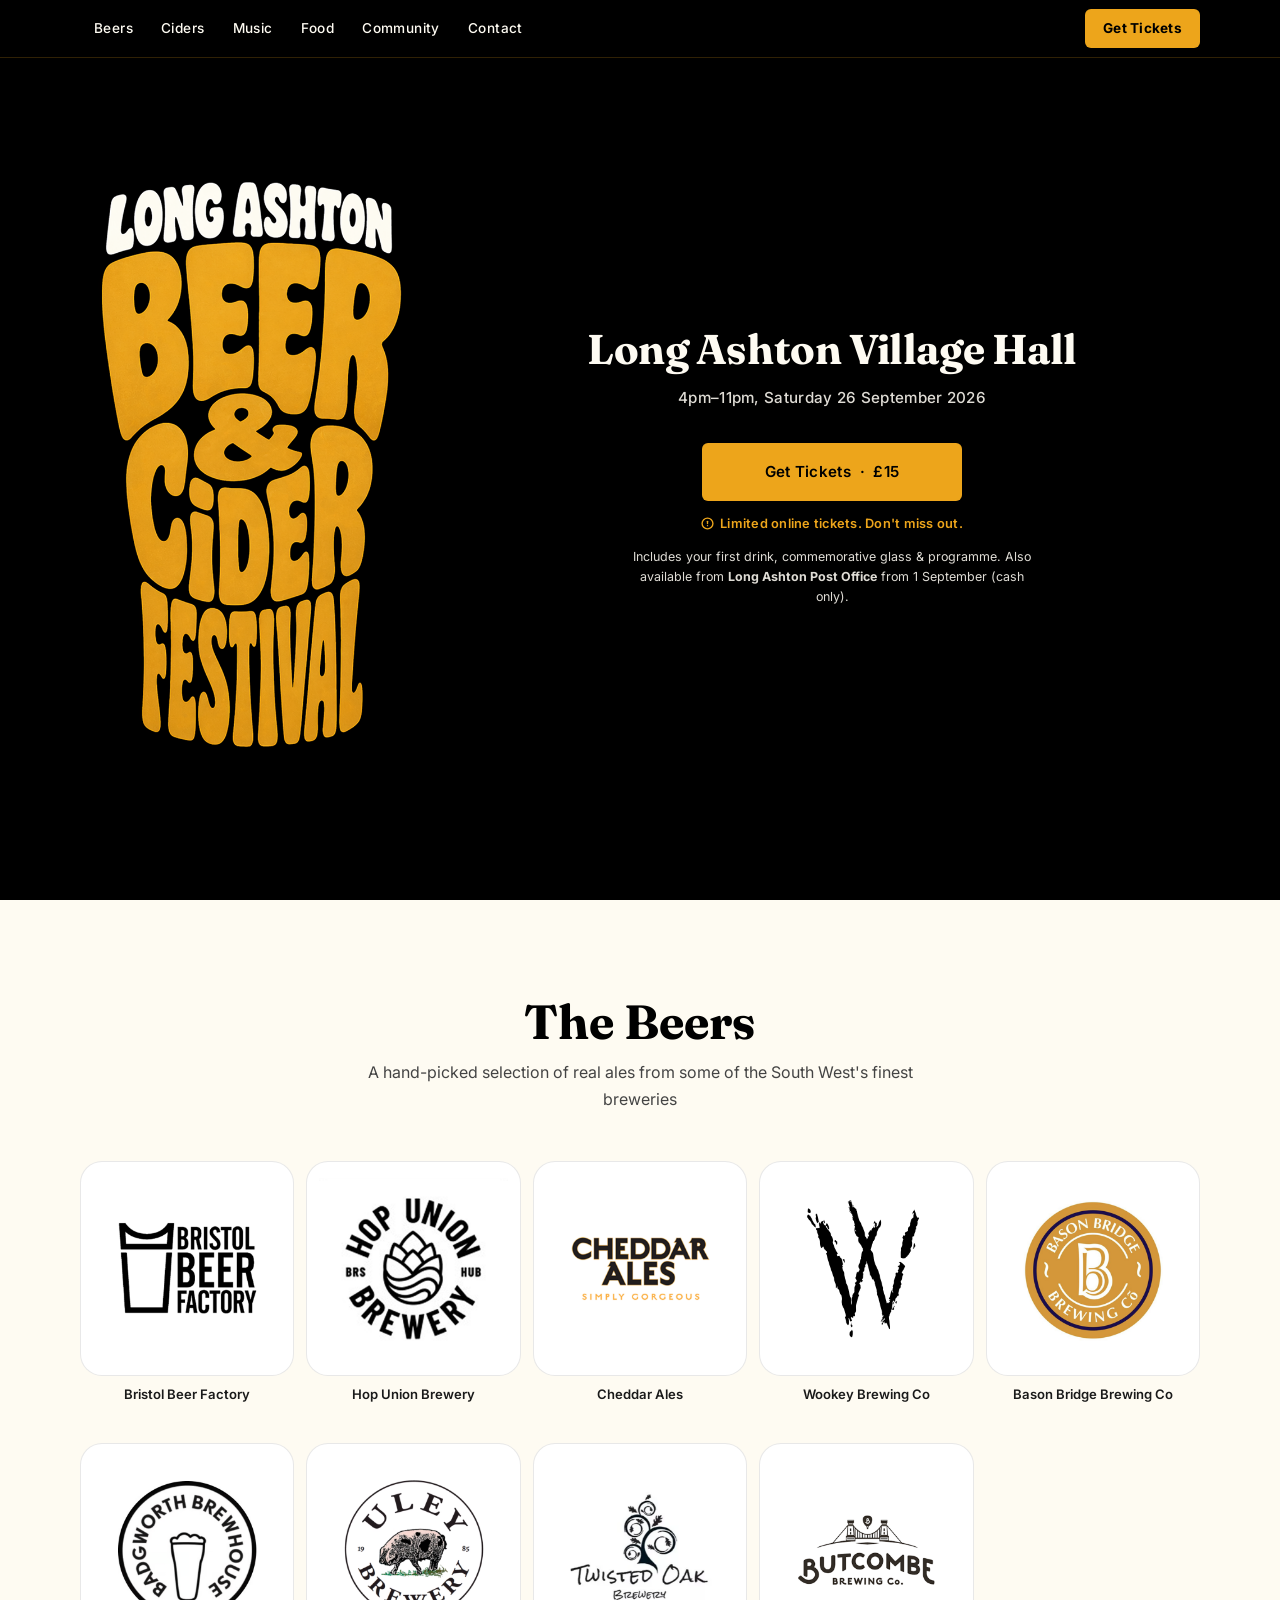
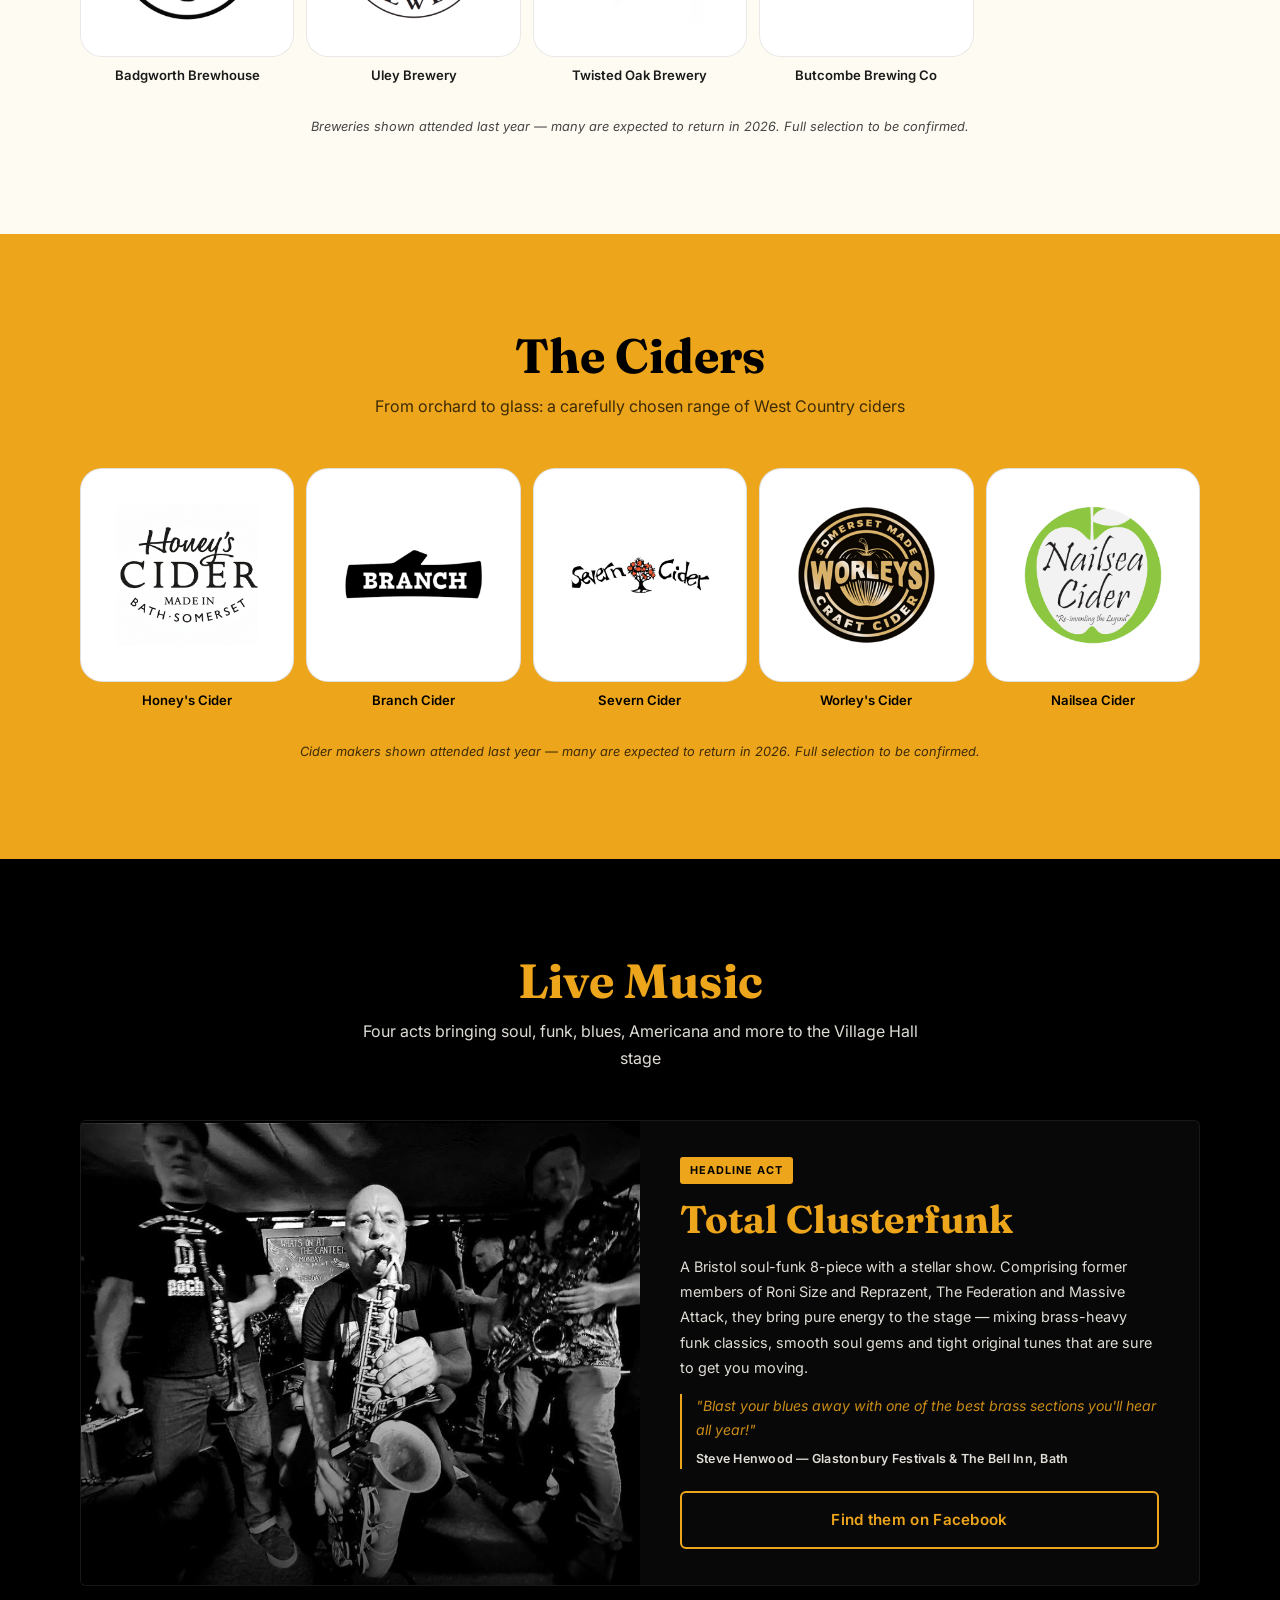
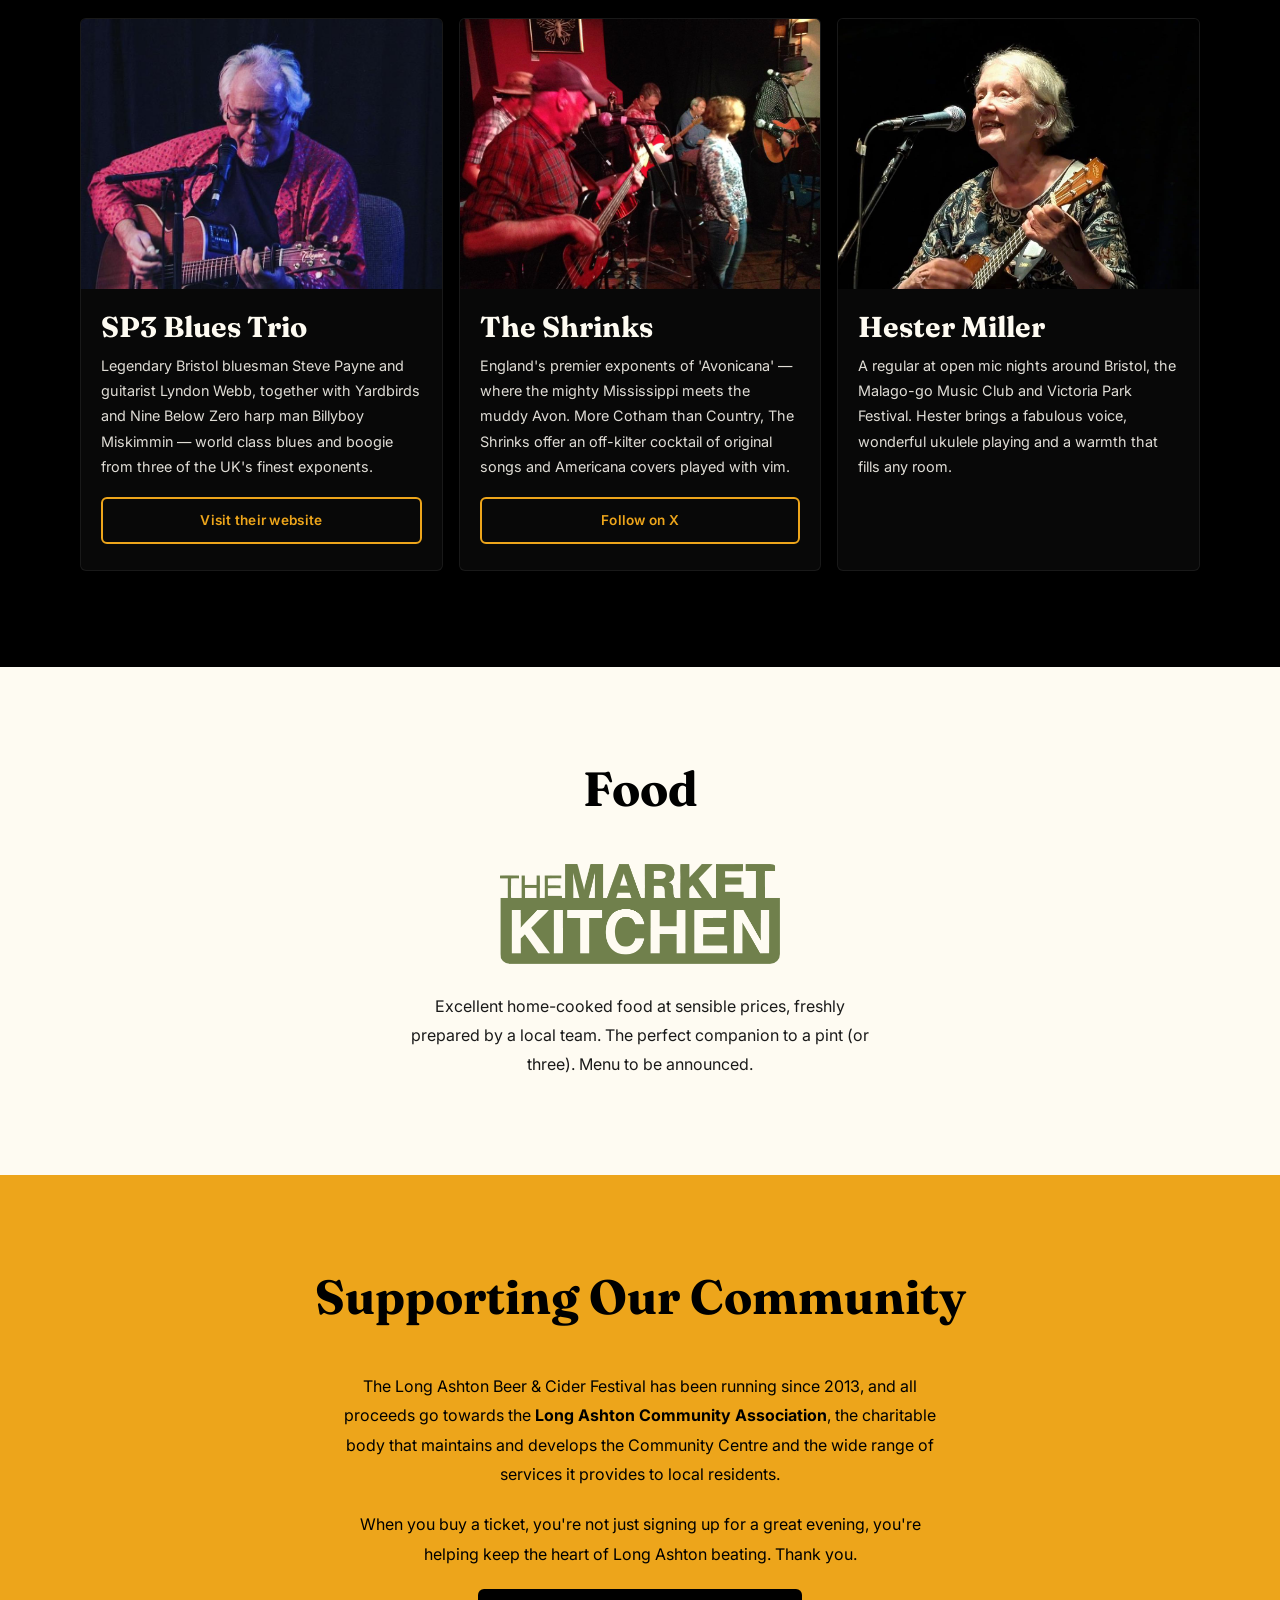
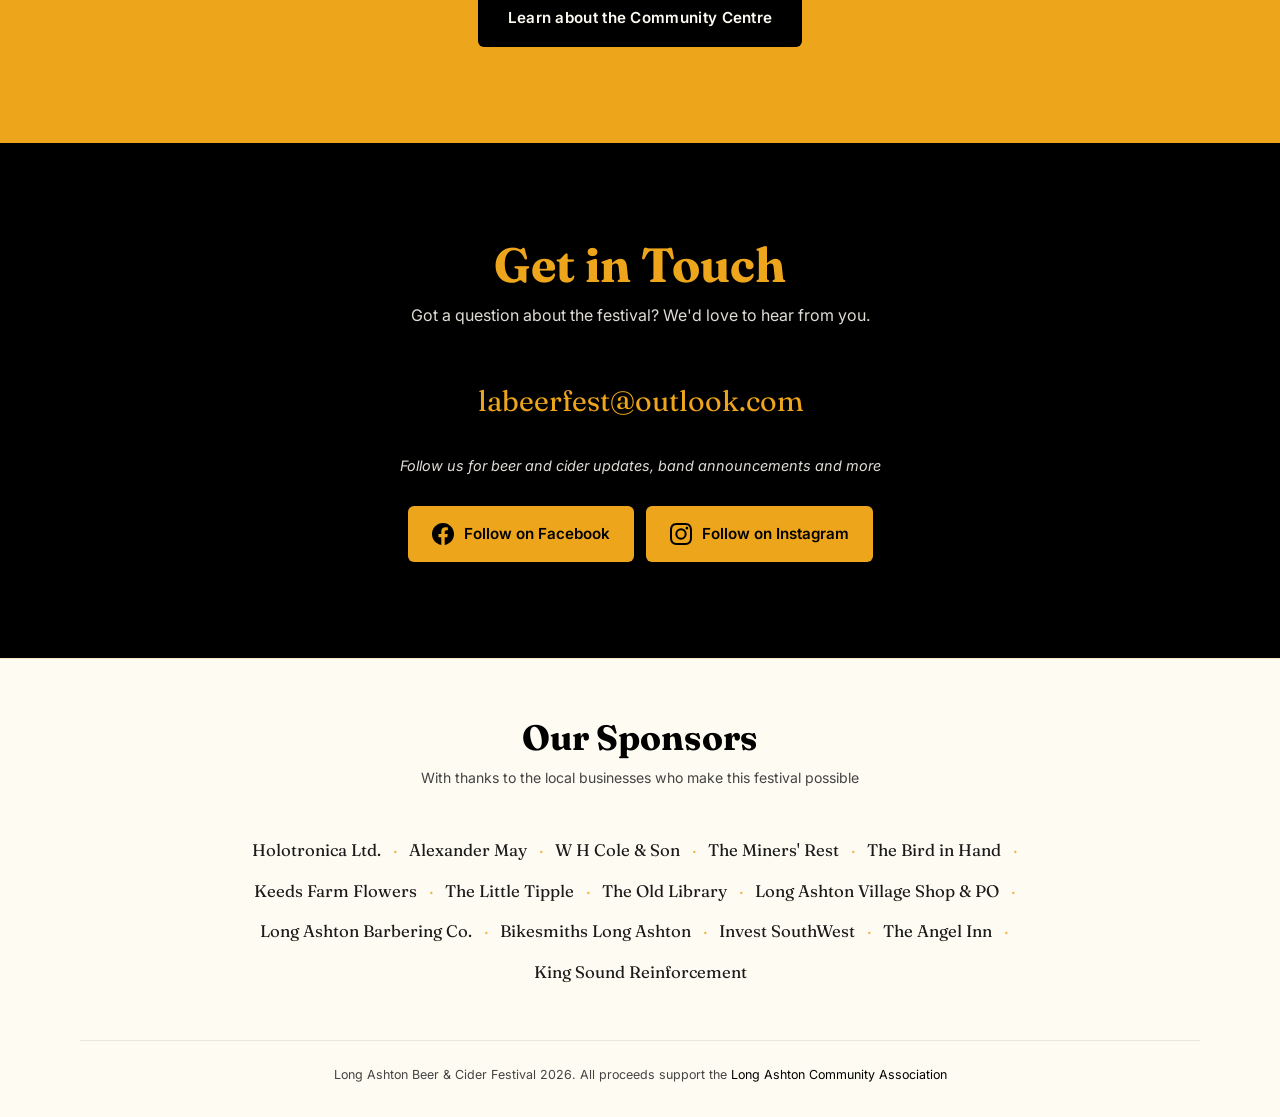
==== draft.html @ ca2b9f78 "Add coming soon placeholder; move full site to draft.html" ====
<!DOCTYPE html>
<html lang="en">
<head>
  <meta charset="UTF-8">
  <meta name="viewport" content="width=device-width, initial-scale=1.0">
  <meta name="description" content="The 13th Annual Long Ashton Beer & Cider Festival. Saturday 26 September 2026, Long Ashton Village Hall. Live music, real ales, craft ciders and great food.">
  <meta property="og:title" content="Long Ashton Beer & Cider Festival 2026">
  <meta property="og:description" content="13th annual festival of real ale, craft cider, live music and food. Saturday 26 September 2026, Long Ashton Village Hall.">
  <meta property="og:image" content="assets/tall-pint.png">
  <title>Long Ashton Beer &amp; Cider Festival 2026</title>
  <link rel="preconnect" href="https://fonts.googleapis.com">
  <link rel="preconnect" href="https://fonts.gstatic.com" crossorigin>
  <link href="https://fonts.googleapis.com/css2?family=Fraunces:ital,opsz,wght@0,9..144,700;0,9..144,900;1,9..144,700&family=Inter:wght@400;500;600;700&display=swap" rel="stylesheet">
  <link rel="stylesheet" href="style.css">
  <!-- Google Analytics -->
  <script async src="https://www.googletagmanager.com/gtag/js?id=G-DTPY423RG1"></script>
  <script>
    window.dataLayer = window.dataLayer || [];
    function gtag(){dataLayer.push(arguments);}
    gtag('js', new Date());
    gtag('config', 'G-DTPY423RG1');
  </script>
</head>
<body>

  <!-- ============================================================
       NAV
  ============================================================ -->
  <nav class="nav" id="nav">
    <div class="nav__inner">
      <button class="nav__toggle" id="navToggle" aria-label="Toggle navigation" aria-expanded="false">
        <span></span><span></span><span></span>
      </button>
      <ul class="nav__links" id="navLinks" role="list">

        <li><a href="#beers">Beers</a></li>
        <li><a href="#ciders">Ciders</a></li>
        <li><a href="#bands">Music</a></li>
        <li><a href="#food">Food</a></li>
        <li><a href="#community">Community</a></li>
        <li><a href="#contact">Contact</a></li>
      </ul>
      <a href="https://lacc.info/events/31/details" class="nav__mobile-cta" target="_blank" rel="noopener" onclick="gtag('event','buy_tickets',{location:'navigation'})">Get Tickets</a>
    </div>
  </nav>

  <!-- ============================================================
       HERO
  ============================================================ -->
  <section class="hero" id="top">
    <div class="hero__inner">
      <img src="assets/tall-pint-cropped.png" alt="Long Ashton Beer &amp; Cider Festival" class="hero__logo">
      <div class="hero__content">
        <p class="hero__venue">Long Ashton <span class="nowrap">Village Hall</span></p>
        <p class="hero__date">4pm–11pm, Saturday 26 September 2026</p>
        <div class="hero__tickets">
          <a href="https://lacc.info/events/31/details" class="btn btn--primary" target="_blank" rel="noopener" onclick="gtag('event','buy_tickets',{location:'hero'})">Get Tickets &nbsp;·&nbsp; £15</a>
          <p class="hero__scarcity">
            <svg xmlns="http://www.w3.org/2000/svg" width="13" height="13" viewBox="0 0 24 24" fill="none" stroke="currentColor" stroke-width="2.5" stroke-linecap="round" stroke-linejoin="round" aria-hidden="true"><circle cx="12" cy="12" r="10"/><line x1="12" y1="8" x2="12" y2="12"/><line x1="12" y1="16" x2="12.01" y2="16"/></svg>
            Limited online tickets. Don't miss out.
          </p>
          <p class="hero__small">Includes your first drink, commemorative glass &amp; programme. Also available from <strong>Long Ashton Post Office</strong> from 1 September (cash only).</p>
        </div>
      </div>
    </div>
  </section>

  <!-- ============================================================
       BEERS
  ============================================================ -->
  <section class="section section--light" id="beers">
    <div class="container">
      <header class="section__header">
        <h2 class="section__title">The Beers</h2>
        <p class="section__subtitle">A hand-picked selection of real ales from some of the South West's finest breweries</p>
      </header>
      <div class="producer-grid producer-grid--five">
        <a class="producer-card" href="https://www.bristolbeerfactory.co.uk" target="_blank" rel="noopener">
          <div class="producer-card__logo"><img src="assets/logos/bristol-beer-factory.png" alt="Bristol Beer Factory"></div>
          <h3 class="producer-card__name">Bristol Beer Factory</h3>
        </a>
        <a class="producer-card" href="https://www.hopunionbrewery.co.uk" target="_blank" rel="noopener">
          <div class="producer-card__logo"><img src="assets/logos/hop-union.png" alt="Hop Union Brewery"></div>
          <h3 class="producer-card__name">Hop Union Brewery</h3>
        </a>
        <a class="producer-card" href="https://www.cheddarales.co.uk" target="_blank" rel="noopener">
          <div class="producer-card__logo"><img src="assets/logos/cheddar-ales.png" alt="Cheddar Ales"></div>
          <h3 class="producer-card__name">Cheddar Ales</h3>
        </a>
        <a class="producer-card" href="https://www.wookeyale.co.uk" target="_blank" rel="noopener">
          <div class="producer-card__logo"><img src="assets/logos/wookey-holes.png" alt="Wookey Brewing Co"></div>
          <h3 class="producer-card__name">Wookey Brewing Co</h3>
        </a>
        <a class="producer-card" href="https://www.facebook.com/BasonBridgeBrewery/?locale=en_GB" target="_blank" rel="noopener">
          <div class="producer-card__logo"><img src="assets/logos/bason-bridge.png" alt="Bason Bridge Brewing Co"></div>
          <h3 class="producer-card__name">Bason Bridge Brewing Co</h3>
        </a>
        <a class="producer-card" href="https://badgworthbrewhouse.com" target="_blank" rel="noopener">
          <div class="producer-card__logo"><img src="assets/logos/badgeworth.png" alt="Badgworth Brewhouse"></div>
          <h3 class="producer-card__name">Badgworth Brewhouse</h3>
        </a>
        <a class="producer-card" href="https://www.uleybrewery.com" target="_blank" rel="noopener">
          <div class="producer-card__logo"><img src="assets/logos/uley-brewery.png" alt="Uley Brewery"></div>
          <h3 class="producer-card__name">Uley Brewery</h3>
        </a>
        <a class="producer-card" href="https://www.twistedoakbrewery.co.uk" target="_blank" rel="noopener">
          <div class="producer-card__logo"><img src="assets/logos/twisted-oak.png" alt="Twisted Oak Brewery"></div>
          <h3 class="producer-card__name">Twisted Oak Brewery</h3>
        </a>
        <a class="producer-card" href="https://www.butcombe.com" target="_blank" rel="noopener">
          <div class="producer-card__logo"><img src="assets/logos/butcombe.png" alt="Butcombe Brewing Co"></div>
          <h3 class="producer-card__name">Butcombe Brewing Co</h3>
        </a>
      </div>
      <p class="section__note">Breweries shown attended last year — many are expected to return in 2026. Full selection to be confirmed.</p>
    </div>
  </section>

  <!-- ============================================================
       CIDERS
  ============================================================ -->
  <section class="section section--cider" id="ciders">
    <div class="container">
      <header class="section__header">
        <h2 class="section__title">The Ciders</h2>
        <p class="section__subtitle">From orchard to glass: a carefully chosen range of West Country ciders</p>
      </header>
      <div class="producer-grid producer-grid--five">
        <a class="producer-card producer-card--on-amber" href="https://www.honeyscider.co.uk" target="_blank" rel="noopener">
          <div class="producer-card__logo"><img src="assets/logos/honeys.png" alt="Honey's Cider"></div>
          <h3 class="producer-card__name">Honey's Cider</h3>
        </a>
        <a class="producer-card producer-card--on-amber" href="https://www.branchcider.com" target="_blank" rel="noopener">
          <div class="producer-card__logo"><img src="assets/logos/branch.png" alt="Branch Cider"></div>
          <h3 class="producer-card__name">Branch Cider</h3>
        </a>
        <a class="producer-card producer-card--on-amber" href="https://www.severncider.com" target="_blank" rel="noopener">
          <div class="producer-card__logo"><img src="assets/logos/severn.png" alt="Severn Cider"></div>
          <h3 class="producer-card__name">Severn Cider</h3>
        </a>
        <a class="producer-card producer-card--on-amber" href="https://www.worleyscider.co.uk" target="_blank" rel="noopener">
          <div class="producer-card__logo"><img src="assets/logos/worleys.png" alt="Worley's Cider"></div>
          <h3 class="producer-card__name">Worley's Cider</h3>
        </a>
        <a class="producer-card producer-card--on-amber" href="https://www.nailseacider.co.uk" target="_blank" rel="noopener">
          <div class="producer-card__logo"><img src="assets/logos/nailsea.png" alt="Nailsea Cider"></div>
          <h3 class="producer-card__name">Nailsea Cider</h3>
        </a>
      </div>
      <p class="section__note section__note--on-amber">Cider makers shown attended last year — many are expected to return in 2026. Full selection to be confirmed.</p>
    </div>
  </section>

  <!-- ============================================================
       BANDS
  ============================================================ -->
  <section class="section section--dark" id="bands">
    <div class="container">
      <header class="section__header">
        <h2 class="section__title">Live Music</h2>
        <p class="section__subtitle">Four acts bringing soul, funk, blues, Americana and more to the Village Hall stage</p>
      </header>

      <div class="bands">

        <!-- Headline: Total Clusterfunk -->
        <article class="band-card band-card--headline">
          <div class="band-card__media">
            <img src="assets/clusterphotos/IMG_3338.jpg" alt="Total Clusterfunk performing live" loading="eager">
            <div class="band-card__media-overlay"></div>
          </div>
          <div class="band-card__content">
            <span class="band-tag">Headline Act</span>
            <h3 class="band-card__name">Total Clusterfunk</h3>
            <p class="band-card__bio">A Bristol soul-funk 8-piece with a stellar show. Comprising former members of Roni Size and Reprazent, The Federation and Massive Attack, they bring pure energy to the stage — mixing brass-heavy funk classics, smooth soul gems and tight original tunes that are sure to get you moving.</p>
            <blockquote class="band-card__quote">"Blast your blues away with one of the best brass sections you'll hear all year!"<cite>Steve Henwood — Glastonbury Festivals &amp; The Bell Inn, Bath</cite></blockquote>
            <a href="https://www.facebook.com/TherealClusterfunk/" class="btn btn--outline" target="_blank" rel="noopener">Find them on Facebook</a>
          </div>
        </article>

        <!-- Supporting acts grid -->
        <div class="bands__supporting">

          <article class="band-card">
            <div class="band-card__media">
              <img src="assets/steve-payne.jpg" alt="Steve Payne performing live" loading="lazy">
            </div>
            <div class="band-card__content">
              <h3 class="band-card__name">SP3 Blues Trio</h3>
              <p class="band-card__bio">Legendary Bristol bluesman Steve Payne and guitarist Lyndon Webb, together with Yardbirds and Nine Below Zero harp man Billyboy Miskimmin — world class blues and boogie from three of the UK's finest exponents.</p>
              <a href="https://spthree.co.uk" class="btn btn--outline btn--sm" target="_blank" rel="noopener">Visit their website</a>
            </div>
          </article>

          <article class="band-card">
            <div class="band-card__media">
              <img src="assets/the-shrinks.jpg" alt="The Shrinks" loading="lazy">
            </div>
            <div class="band-card__content">
              <h3 class="band-card__name">The Shrinks</h3>
              <p class="band-card__bio">England's premier exponents of 'Avonicana' — where the mighty Mississippi meets the muddy Avon. More Cotham than Country, The Shrinks offer an off-kilter cocktail of original songs and Americana covers played with vim.</p>
              <a href="https://x.com/Moredamnedlies" class="btn btn--outline btn--sm" target="_blank" rel="noopener">Follow on X</a>
            </div>
          </article>

          <article class="band-card">
            <div class="band-card__media">
              <img src="assets/hester-miller.jpeg" alt="Hester Miller performing with her ukulele" loading="lazy">
            </div>
            <div class="band-card__content">
              <h3 class="band-card__name">Hester Miller</h3>
              <p class="band-card__bio">A regular at open mic nights around Bristol, the Malago-go Music Club and Victoria Park Festival. Hester brings a fabulous voice, wonderful ukulele playing and a warmth that fills any room.</p>
            </div>
          </article>

        </div>
      </div>
    </div>
  </section>

  <!-- ============================================================
       FOOD
  ============================================================ -->
  <section class="section section--light" id="food">
    <div class="container container--narrow">
      <header class="section__header">
        <h2 class="section__title">Food</h2>
      </header>
      <div class="food-card">
        <a href="https://themarketkitchen.co.uk/" target="_blank" rel="noopener" class="food-card__logo-link">
          <img src="assets/market-kitchen.png" alt="The Market Kitchen" class="food-card__logo">
        </a>
        <div class="food-card__content">
          <p class="food-card__desc">Excellent home-cooked food at sensible prices, freshly prepared by a local team. The perfect companion to a pint (or three). Menu to be announced.</p>
        </div>
      </div>
    </div>
  </section>

  <!-- ============================================================
       COMMUNITY
  ============================================================ -->
  <section class="section section--amber" id="community">
    <div class="container container--narrow">
      <header class="section__header">
        <h2 class="section__title">Supporting Our Community</h2>
      </header>
      <div class="community-content">
        <p>The Long Ashton Beer &amp; Cider Festival has been running since 2013, and all proceeds go towards the <strong>Long Ashton Community Association</strong>, the charitable body that maintains and develops the Community Centre and the wide range of services it provides to local residents.</p>
        <p>When you buy a ticket, you're not just signing up for a great evening, you're helping keep the heart of Long Ashton beating. Thank you.</p>
        <a href="https://lacc.info" class="btn btn--dark" target="_blank" rel="noopener">Learn about the Community Centre</a>
      </div>
    </div>
  </section>

  <!-- ============================================================
       CONTACT
  ============================================================ -->
  <section class="section section--dark" id="contact">
    <div class="container container--narrow">
      <header class="section__header">
        <h2 class="section__title">Get in Touch</h2>
        <p class="section__subtitle">Got a question about the festival? We'd love to hear from you.</p>
      </header>
      <div class="contact-content">
        <!-- TODO: Replace with actual contact email -->
        <a href="mailto:labeerfest@outlook.com" class="contact-email">labeerfest@outlook.com</a>
        <p class="social-cta">Follow us for beer and cider updates, band announcements and more</p>
        <div class="social-links">
          <!-- TODO: Update Facebook URL when vanity URL is changed -->
          <a href="https://www.facebook.com/LABandCF" class="social-link social-link--facebook" target="_blank" rel="noopener" aria-label="Follow us on Facebook">
            <svg xmlns="http://www.w3.org/2000/svg" width="22" height="22" viewBox="0 0 24 24" fill="currentColor" aria-hidden="true"><path d="M24 12.073c0-6.627-5.373-12-12-12s-12 5.373-12 12c0 5.99 4.388 10.954 10.125 11.854v-8.385H7.078v-3.47h3.047V9.43c0-3.007 1.792-4.669 4.533-4.669 1.312 0 2.686.235 2.686.235v2.953H15.83c-1.491 0-1.956.925-1.956 1.874v2.25h3.328l-.532 3.47h-2.796v8.385C19.612 23.027 24 18.062 24 12.073z"/></svg>
            Follow on Facebook
          </a>
          <!-- TODO: Replace # with actual Instagram URL -->
          <a href="#" class="social-link social-link--instagram" aria-label="Follow us on Instagram">
            <svg xmlns="http://www.w3.org/2000/svg" width="22" height="22" viewBox="0 0 24 24" fill="currentColor" aria-hidden="true"><path d="M12 2.163c3.204 0 3.584.012 4.85.07 3.252.148 4.771 1.691 4.919 4.919.058 1.265.069 1.645.069 4.849 0 3.205-.012 3.584-.069 4.849-.149 3.225-1.664 4.771-4.919 4.919-1.266.058-1.644.07-4.85.07-3.204 0-3.584-.012-4.849-.07-3.26-.149-4.771-1.699-4.919-4.92-.058-1.265-.07-1.644-.07-4.849 0-3.204.013-3.583.07-4.849.149-3.227 1.664-4.771 4.919-4.919 1.266-.057 1.645-.069 4.849-.069zM12 0C8.741 0 8.333.014 7.053.072 2.695.272.273 2.69.073 7.052.014 8.333 0 8.741 0 12c0 3.259.014 3.668.072 4.948.2 4.358 2.618 6.78 6.98 6.98C8.333 23.986 8.741 24 12 24c3.259 0 3.668-.014 4.948-.072 4.354-.2 6.782-2.618 6.979-6.98.059-1.28.073-1.689.073-4.948 0-3.259-.014-3.667-.072-4.947-.196-4.354-2.617-6.78-6.979-6.98C15.668.014 15.259 0 12 0zm0 5.838a6.162 6.162 0 100 12.324 6.162 6.162 0 000-12.324zM12 16a4 4 0 110-8 4 4 0 010 8zm6.406-11.845a1.44 1.44 0 100 2.881 1.44 1.44 0 000-2.881z"/></svg>
            Follow on Instagram
          </a>
        </div>
      </div>
    </div>
  </section>

  <!-- ============================================================
       FOOTER / SPONSORS
  ============================================================ -->
  <footer class="footer" id="sponsors">
    <div class="container">
      <h2 class="footer__sponsors-title">Our Sponsors</h2>
      <p class="footer__sponsors-subtitle">With thanks to the local businesses who make this festival possible</p>
      <div class="sponsors-flow" role="list">
        <a href="https://holotronica.com" target="_blank" rel="noopener" role="listitem">Holotronica Ltd.</a>
        <a href="https://alexandermay.co.uk" target="_blank" rel="noopener" role="listitem">Alexander May</a>
        <a href="https://whcole.co.uk" target="_blank" rel="noopener" role="listitem">W H Cole &amp; Son</a>
        <span role="listitem">The Miners' Rest</span>
        <a href="https://thebirdinla.co.uk" target="_blank" rel="noopener" role="listitem">The Bird in Hand</a>
        <a href="https://keedsfarmflowers.co.uk" target="_blank" rel="noopener" role="listitem">Keeds Farm Flowers</a>
        <a href="https://littletipple.co.uk" target="_blank" rel="noopener" role="listitem">The Little Tipple</a>
        <a href="https://theoldlibraryinla.co.uk" target="_blank" rel="noopener" role="listitem">The Old Library</a>
        <a href="https://longashtonpostoffice.co.uk" target="_blank" rel="noopener" role="listitem">Long Ashton Village Shop &amp; PO</a>
        <a href="https://longashtonbarbering.co.uk" target="_blank" rel="noopener" role="listitem">Long Ashton Barbering Co.</a>
        <a href="https://bristolbikesmiths.com" target="_blank" rel="noopener" role="listitem">Bikesmiths Long Ashton</a>
        <a href="https://investsouthwest.co.uk" target="_blank" rel="noopener" role="listitem">Invest SouthWest</a>
        <a href="https://theangelinn-longashton.co.uk" target="_blank" rel="noopener" role="listitem">The Angel Inn</a>
        <a href="https://kingsr.com" target="_blank" rel="noopener" role="listitem">King Sound Reinforcement</a>
      </div>
      <div class="countdown" id="countdown" aria-live="polite">
        <p class="countdown__heading">The bar opens in</p>
        <div class="countdown__unit">
          <span class="countdown__value" id="cd-days">—</span>
          <span class="countdown__label">days</span>
        </div>
        <div class="countdown__sep" aria-hidden="true">·</div>
        <div class="countdown__unit">
          <span class="countdown__value" id="cd-hours">—</span>
          <span class="countdown__label">hours</span>
        </div>
        <div class="countdown__sep" aria-hidden="true">·</div>
        <div class="countdown__unit">
          <span class="countdown__value" id="cd-mins">—</span>
          <span class="countdown__label">minutes</span>
        </div>
        <div class="countdown__sep" aria-hidden="true">·</div>
        <div class="countdown__unit">
          <span class="countdown__value" id="cd-secs">—</span>
          <span class="countdown__label">seconds</span>
        </div>
      </div>

      <div class="footer__bottom">
        <p>Long Ashton Beer &amp; Cider Festival 2026. All proceeds support the <a href="https://lacc.info" target="_blank" rel="noopener">Long Ashton Community Association</a></p>
      </div>
    </div>
  </footer>

  <script src="script.js"></script>
</body>
</html>
---- style.css ----
/* ============================================================
   VARIABLES & RESET
============================================================ */
.nowrap { white-space: nowrap; }

*, *::before, *::after {
  box-sizing: border-box;
  margin: 0;
  padding: 0;
}

:root {
  --black:      #000000;
  --amber:      #EDA51B;
  --cream:      #FEFBF2;
  --amber-dark: #c8880f;
  --amber-dim:  rgba(237, 165, 27, 0.12);
  --amber-border: rgba(237, 165, 27, 0.25);

  --on-cream-text:  #1a1a1a;
  --on-cream-muted: #444;
  --on-black-text:  #FEFBF2;
  --on-black-muted: rgba(254, 251, 242, 0.88);
  --on-amber-text:  #000000;
  --on-amber-muted: rgba(0, 0, 0, 0.75);

  --ff-display: 'Fraunces', serif;
  --ff-body:    'Inter', sans-serif;

  --nav-h: 58px;
  --radius: 6px;
  --transition: 0.2s ease;
}

html {
  scroll-behavior: smooth;
  scroll-padding-top: var(--nav-h);
}

body {
  font-family: var(--ff-body);
  background: var(--cream);
  color: var(--on-cream-text);
  line-height: 1.7;
  -webkit-font-smoothing: antialiased;
}

img, video {
  display: block;
  max-width: 100%;
}

a { color: inherit; text-decoration: none; }
ul, ol { list-style: none; }

/* ============================================================
   TYPOGRAPHY
============================================================ */
h1, h2, h3 { font-family: var(--ff-display); line-height: 1.1; }

/* ============================================================
   LAYOUT UTILITIES
============================================================ */
.container {
  width: 100%;
  max-width: 1160px;
  margin: 0 auto;
  padding: 0 20px;
}

.container--narrow {
  max-width: 720px;
}

/* ============================================================
   BUTTONS
============================================================ */
.btn {
  display: inline-flex;
  align-items: center;
  justify-content: center;
  gap: 8px;
  padding: 14px 28px;
  border-radius: var(--radius);
  font-family: var(--ff-body);
  font-size: 0.95rem;
  font-weight: 600;
  letter-spacing: 0.02em;
  cursor: pointer;
  border: 2px solid transparent;
  transition: transform var(--transition), opacity var(--transition), box-shadow var(--transition);
  white-space: nowrap;
}

.btn:hover {
  transform: translateY(-2px);
  box-shadow: 0 6px 20px rgba(0,0,0,0.2);
}

.btn--primary {
  background: var(--amber);
  color: var(--black);
}

.btn--primary:hover {
  background: var(--amber-dark);
}

.btn--outline {
  background: transparent;
  border-color: var(--amber);
  color: var(--amber);
}

.btn--outline:hover {
  background: var(--amber-dim);
}

.btn--dark {
  background: var(--black);
  color: var(--cream);
}

.btn--sm {
  padding: 10px 20px;
  font-size: 0.85rem;
}

/* ============================================================
   NAVIGATION
============================================================ */
.nav {
  position: fixed;
  inset: 0 0 auto 0;
  z-index: 100;
  height: var(--nav-h);
  background: rgba(0, 0, 0, 0.96);
  backdrop-filter: blur(10px);
  -webkit-backdrop-filter: blur(10px);
  border-bottom: 1px solid var(--amber-border);
}

.nav__inner {
  display: flex;
  align-items: center;
  justify-content: space-between;
  height: 100%;
  padding: 0 20px;
  max-width: 1160px;
  margin: 0 auto;
}

.nav__mobile-cta {
  background: var(--amber);
  color: var(--black);
  padding: 6px 14px;
  border-radius: 6px;
  font-size: 0.85rem;
  font-weight: 700;
  letter-spacing: 0.02em;
  white-space: nowrap;
  transition: background var(--transition);
}

.nav__mobile-cta:hover {
  background: var(--amber-dark);
}

@media (min-width: 900px) {
  .nav__mobile-cta {
    padding: 8px 18px;
  }
}

/* Hamburger */
.nav__toggle {
  display: flex;
  flex-direction: column;
  justify-content: center;
  gap: 5px;
  background: none;
  border: none;
  cursor: pointer;
  padding: 6px;
  border-radius: 4px;
}

.nav__toggle span {
  display: block;
  width: 22px;
  height: 2px;
  background: var(--cream);
  border-radius: 2px;
  transition: transform 0.3s ease, opacity 0.3s ease;
  transform-origin: center;
}

.nav__toggle.is-open span:nth-child(1) { transform: translateY(7px) rotate(45deg); }
.nav__toggle.is-open span:nth-child(2) { opacity: 0; }
.nav__toggle.is-open span:nth-child(3) { transform: translateY(-7px) rotate(-45deg); }

/* Mobile links panel */
.nav__links {
  display: none;
  position: fixed;
  top: var(--nav-h);
  left: 0;
  right: 0;
  background: rgba(0, 0, 0, 0.98);
  padding: 12px 0 20px;
  border-bottom: 1px solid var(--amber-border);
  flex-direction: column;
}

.nav__links.is-open {
  display: flex;
}

.nav__links li a {
  display: block;
  color: var(--on-black-text);
  font-size: 0.9rem;
  font-weight: 500;
  padding: 11px 24px;
  letter-spacing: 0.03em;
  transition: color var(--transition);
}

.nav__links li a:hover,
.nav__links li a:focus,
.nav__links li a.is-active { color: var(--amber); }

.nav__cta {
  color: var(--amber) !important;
  font-weight: 700 !important;
}

/* ============================================================
   HERO
============================================================ */
.hero {
  background: var(--black);
  color: var(--on-black-text);
  min-height: 100svh;
  display: flex;
  align-items: center;
  padding: calc(var(--nav-h) + 56px) 20px 64px;
}

.hero__inner {
  display: flex;
  flex-direction: column;
  align-items: center;
  text-align: center;
  gap: 28px;
  max-width: 600px;
  margin: 0 auto;
  width: 100%;
}

.hero__logo {
  width: 170px;
}

@media (min-width: 480px) {
  .hero__logo { width: 220px; }
}

@media (min-width: 900px) {
  .hero {
    padding: calc(var(--nav-h) + 40px) 40px 64px;
  }

  .hero__inner {
    flex-direction: row;
    align-items: center;
    text-align: center;
    gap: 64px;
    max-width: 1100px;
  }

  .hero__logo {
    width: 320px;
    flex-shrink: 0;
  }

  .hero__content {
    display: flex;
    flex-direction: column;
    align-items: center;
    gap: 0;
    flex: 1;
  }

  .hero__content > * + * { margin-top: 20px; }
  .hero__venue + .hero__date { margin-top: 12px; }

  .countdown {
    width: fit-content;
    margin-bottom: 0;
  }

  .hero__tickets {
    display: flex;
    flex-direction: column;
    align-items: center;
    gap: 12px;
    width: 100%;
  }

  .hero__tickets .btn--primary { width: auto; min-width: 260px; }
}

.hero__tagline {
  font-family: var(--ff-display);
  font-style: italic;
  font-size: clamp(1rem, 3vw, 1.25rem);
  color: var(--amber);
  letter-spacing: 0.01em;
}

.hero__venue {
  font-family: var(--ff-display);
  font-size: clamp(1.8rem, 4vw, 2.6rem);
  font-weight: 700;
  color: var(--on-black-text);
  line-height: 1.1;
  letter-spacing: -0.01em;
}

.hero__date {
  font-size: 0.95rem;
  font-weight: 500;
  color: var(--on-black-muted);
  letter-spacing: 0.02em;
  margin-top: 12px;
}

.hero__date + .countdown {
  margin-top: 40px;
}

/* Hero tickets */
.hero__tickets {
  display: flex;
  flex-direction: column;
  align-items: center;
  gap: 12px;
  width: 100%;
  margin-top: 20px;
}

.hero__tickets .btn--primary {
  margin-top: 12px;
}

.hero__scarcity {
  display: flex;
  align-items: center;
  gap: 6px;
  font-size: 0.8rem;
  font-weight: 600;
  color: var(--amber);
  letter-spacing: 0.02em;
}

.hero__small {
  font-size: 0.78rem;
  color: var(--on-black-muted);
  line-height: 1.6;
  max-width: 420px;
}

/* Countdown */
.countdown {
  display: flex;
  align-items: center;
  justify-content: center;
  flex-wrap: wrap;
  gap: 4px 0;
  margin-bottom: 32px;
}

.countdown__heading {
  width: 100%;
  text-align: center;
  font-size: 0.72rem;
  font-weight: 600;
  letter-spacing: 0.16em;
  text-transform: uppercase;
  color: var(--amber);
  margin-bottom: 10px;
}

.countdown__unit {
  display: flex;
  flex-direction: column;
  align-items: center;
  width: 56px;
}

.countdown__value {
  font-family: var(--ff-display);
  font-size: 1.8rem;
  font-weight: 700;
  color: var(--cream);
  line-height: 1;
  letter-spacing: -0.02em;
  font-variant-numeric: tabular-nums;
  font-feature-settings: "tnum";
  display: block;
  text-align: center;
  width: 100%;
}

.countdown__label {
  font-size: 0.6rem;
  font-weight: 500;
  letter-spacing: 0.1em;
  text-transform: uppercase;
  color: var(--on-black-muted);
  margin-top: 4px;
}

.countdown__sep {
  font-size: 1.4rem;
  color: var(--amber);
  padding: 0 2px;
  line-height: 1;
  align-self: flex-start;
  padding-top: 3px;
}

@media (min-width: 480px) {
  .countdown__unit  { width: 78px; }
  .countdown__value { font-size: 2.6rem; }
  .countdown__label { font-size: 0.7rem; letter-spacing: 0.12em; }
  .countdown__sep   { font-size: 2rem; padding: 0 4px; }
}

@media (min-width: 900px) {
  .countdown__unit  { width: 78px; }
  .countdown__value { font-size: 3.2rem; }
  .countdown__sep   { font-size: 2.4rem; }
}

/* Ticket box */
.ticket-box {
  background: var(--amber-dim);
  border: 1px solid var(--amber-border);
  border-radius: 10px;
  padding: 28px 24px;
  display: flex;
  flex-direction: column;
  align-items: center;
  gap: 14px;
  width: 100%;
  max-width: 440px;
  text-align: center;
}

.ticket-box__price {
  font-size: 1.1rem;
  color: var(--on-black-text);
}

.ticket-box__price strong {
  color: var(--amber);
  font-size: 1.6rem;
  font-family: var(--ff-display);
}

.ticket-box__includes {
  font-size: 0.85rem;
  color: var(--on-black-muted);
  line-height: 1.6;
  text-align: center;
}

.ticket-box .btn--primary {
  width: 100%;
  font-size: 1rem;
  padding: 16px;
}

.ticket-box__alt {
  font-size: 0.82rem;
  color: var(--on-black-muted);
  text-align: center;
  line-height: 1.5;
}

.ticket-box__alt strong {
  color: var(--on-black-text);
  font-weight: 600;
}

.ticket-box__scarcity {
  display: flex;
  align-items: center;
  gap: 6px;
  font-size: 0.78rem;
  font-weight: 600;
  color: var(--amber);
  letter-spacing: 0.02em;
}

/* ============================================================
   SECTIONS (shared)
============================================================ */
.section {
  padding: 72px 0;
}

.section--light  { background: var(--cream); color: var(--on-cream-text); }
.section--dark   { background: var(--black); color: var(--on-black-text); }
.section--cider,
.section--amber  { background: var(--amber); color: var(--on-amber-text); }

.section__header {
  text-align: center;
  margin-bottom: 48px;
}

.section__title {
  font-size: clamp(2rem, 5vw, 3rem);
  margin-bottom: 10px;
}

.section--light .section__title         { color: var(--black); }
.section--cider .section__title,
.section--amber .section__title         { color: var(--black); }
.section--dark  .section__title         { color: var(--amber); }

.section__subtitle {
  font-size: 1rem;
  max-width: 560px;
  margin: 0 auto;
  line-height: 1.7;
}

.section--light .section__subtitle          { color: var(--on-cream-muted); }
.section--cider .section__subtitle,
.section--amber .section__subtitle          { color: var(--on-amber-muted); }
.section--dark  .section__subtitle          { color: var(--on-black-muted); }

.section__note {
  text-align: center;
  font-size: 0.8rem;
  font-style: italic;
  margin-top: 32px;
}

.section--light .section__note { color: var(--on-cream-muted); }
.section__note--on-amber        { color: var(--on-amber-muted); }

/* ============================================================
   PRODUCER GRID (Beers & Ciders)
============================================================ */
.producer-grid {
  display: grid;
  grid-template-columns: repeat(3, 1fr);
  column-gap: 12px;
  row-gap: 40px;
}


.producer-card {
  background: transparent;
  border: none;
  padding: 0;
  text-align: center;
  display: flex;
  flex-direction: column;
  align-items: center;
  gap: 10px;
  transition: transform var(--transition);
  text-decoration: none;
  cursor: pointer;
}

.producer-card:hover {
  transform: translateY(-4px);
}

.producer-card--on-amber .producer-card__logo {
  border-color: rgba(0, 0, 0, 0.12);
}


.producer-card__logo {
  width: 100%;
  aspect-ratio: 1;
  border-radius: 22px;
  background: #fff;
  border: 1px solid rgba(0, 0, 0, 0.09);
  display: flex;
  align-items: center;
  justify-content: center;
  overflow: hidden;
  padding: 12px;
}

.producer-card__logo img {
  max-width: 100%;
  max-height: 100%;
  width: auto;
  height: auto;
  object-fit: contain;
}


.producer-card__name {
  font-family: var(--ff-body);
  font-size: 0.82rem;
  font-weight: 600;
  line-height: 1.3;
}

/* ============================================================
   BANDS
============================================================ */
.bands {
  display: flex;
  flex-direction: column;
  gap: 32px;
}

/* Headline card */
.band-card--headline {
  display: flex;
  flex-direction: column;
  border-radius: 10px;
  overflow: hidden;
  border: 1px solid var(--amber-border);
  background: rgba(237, 165, 27, 0.04);
}

.band-card--headline .band-card__media {
  position: relative;
  aspect-ratio: 16 / 7;
  overflow: hidden;
  background: #111;
}

.band-card--headline .band-card__media video {
  width: 100%;
  height: 100%;
  object-fit: cover;
}

.band-card__media-overlay {
  position: absolute;
  inset: 0;
  background: linear-gradient(to bottom, transparent 40%, rgba(0,0,0,0.7) 100%);
}

.band-card--headline .band-card__content {
  padding: 28px 24px 32px;
  display: flex;
  flex-direction: column;
  gap: 14px;
}

.band-card--headline .band-card__name {
  font-size: clamp(1.8rem, 4vw, 2.4rem);
  color: var(--amber);
}

/* Supporting acts */
.bands__supporting {
  display: flex;
  flex-direction: column;
  gap: 16px;
}

.band-card {
  display: flex;
  flex-direction: column;
  border-radius: var(--radius);
  overflow: hidden;
  border: 1px solid rgba(255, 255, 255, 0.07);
  background: rgba(255, 255, 255, 0.03);
}

.band-card__media {
  aspect-ratio: 16 / 8;
  overflow: hidden;
  background: #111;
}

.band-card__media img {
  width: 100%;
  height: 100%;
  object-fit: cover;
  object-position: top center;
}

.band-card__media--placeholder {
  display: flex;
  align-items: center;
  justify-content: center;
  background: rgba(255, 255, 255, 0.04);
}

.band-card__placeholder-text {
  font-family: var(--ff-display);
  color: rgba(255, 255, 255, 0.12);
  font-size: 1.8rem;
  letter-spacing: 0.04em;
}

.band-card__content {
  padding: 22px 20px 26px;
  display: flex;
  flex-direction: column;
  gap: 10px;
}

.band-card__content .btn {
  margin-top: 8px;
}

.band-tag {
  display: inline-block;
  align-self: flex-start;
  background: var(--amber);
  color: var(--black);
  font-size: 0.68rem;
  font-weight: 700;
  letter-spacing: 0.09em;
  text-transform: uppercase;
  padding: 4px 10px;
  border-radius: 3px;
}

.band-card__name {
  font-family: var(--ff-display);
  font-size: clamp(1.4rem, 3.5vw, 1.8rem);
  color: var(--on-black-text);
}

.band-card__bio {
  font-size: 0.9rem;
  color: var(--on-black-muted);
  line-height: 1.75;
}

.band-card__quote {
  font-style: italic;
  font-size: 0.88rem;
  color: rgba(237, 165, 27, 0.85);
  border-left: 2px solid var(--amber);
  padding-left: 14px;
  display: flex;
  flex-direction: column;
  gap: 6px;
}

.band-card__quote cite {
  font-style: normal;
  font-size: 0.78rem;
  font-weight: 600;
  color: var(--on-black-muted);
  letter-spacing: 0.02em;
}

/* ============================================================
   FOOD
============================================================ */
.food-card {
  display: flex;
  flex-direction: column;
  align-items: center;
  text-align: center;
  gap: 28px;
}

.food-card__logo-link {
  display: block;
}

.food-card__logo {
  max-width: 280px;
  height: auto;
  border-radius: 10px;
  transition: opacity var(--transition);
}

.food-card__logo-link:hover .food-card__logo {
  opacity: 0.85;
}

.food-card__name {
  font-family: var(--ff-display);
  font-size: clamp(1.5rem, 4vw, 2rem);
  color: var(--black);
  text-decoration: none;
  border-bottom: 2px solid transparent;
  transition: border-color var(--transition);
}

a.food-card__name:hover {
  border-bottom-color: var(--amber);
}

.food-card__desc {
  font-size: 1rem;
  color: var(--on-cream-text);
  max-width: 480px;
  line-height: 1.8;
}

/* ============================================================
   COMMUNITY
============================================================ */
.community-content {
  display: flex;
  flex-direction: column;
  align-items: center;
  gap: 20px;
  text-align: center;
}

.community-content p {
  font-size: 1rem;
  line-height: 1.85;
  max-width: 600px;
}

.community-content strong {
  font-weight: 700;
}

/* ============================================================
   CONTACT
============================================================ */
.contact-content {
  display: flex;
  flex-direction: column;
  align-items: center;
  gap: 28px;
}

.contact-email {
  font-family: var(--ff-display);
  font-size: clamp(1.3rem, 4vw, 1.8rem);
  color: var(--amber);
  transition: opacity var(--transition);
}

.contact-email:hover { opacity: 0.75; }

.social-links {
  display: flex;
  flex-wrap: wrap;
  gap: 12px;
  justify-content: center;
}

.social-cta {
  font-size: 0.9rem;
  color: var(--on-black-muted);
  font-style: italic;
}

.social-link {
  display: inline-flex;
  align-items: center;
  gap: 10px;
  font-size: 0.95rem;
  font-weight: 600;
  padding: 13px 22px;
  border-radius: var(--radius);
  border: 2px solid transparent;
  transition: transform var(--transition), opacity var(--transition);
}

.social-link:hover {
  transform: translateY(-2px);
  opacity: 0.9;
}

.social-link--facebook,
.social-link--instagram {
  background: var(--amber);
  color: var(--black);
}

/* ============================================================
   FOOTER / SPONSORS
============================================================ */
.footer {
  background: var(--cream);
  color: var(--on-cream-text);
  padding: 60px 0 32px;
  border-top: 1px solid var(--amber-border);
}

.footer__sponsors-title {
  font-size: clamp(1.6rem, 4vw, 2.2rem);
  color: var(--black);
  text-align: center;
  margin-bottom: 8px;
}

.footer__sponsors-subtitle {
  text-align: center;
  color: var(--on-cream-muted);
  font-size: 0.88rem;
  margin-bottom: 40px;
}

.sponsors-flow {
  display: flex;
  flex-wrap: wrap;
  justify-content: center;
  align-items: center;
  gap: 0;
  max-width: 860px;
  margin: 0 auto 48px;
}

.sponsors-flow > * {
  font-family: var(--ff-display);
  font-size: clamp(0.9rem, 2vw, 1.05rem);
  color: var(--on-cream-text);
  padding: 6px 0;
  transition: color var(--transition);
  white-space: nowrap;
}

.sponsors-flow > *::after {
  content: '·';
  color: var(--amber);
  margin: 0 12px;
  opacity: 0.8;
}

.sponsors-flow > *:last-child::after {
  display: none;
}

.sponsors-flow a:hover {
  color: var(--amber-dark);
}

.footer .countdown {
  justify-content: center;
  margin-bottom: 40px;
  padding-top: 40px;
  border-top: 1px solid rgba(0, 0, 0, 0.08);
  width: 100%;
}

.footer .countdown__heading {
  text-align: center;
}

.footer .countdown__unit {
  align-items: center;
}

.footer .countdown__value {
  color: var(--on-cream-text);
  text-align: center;
}

.footer .countdown__label {
  color: var(--on-cream-muted);
}

.footer__bottom {
  border-top: 1px solid rgba(0, 0, 0, 0.08);
  padding-top: 24px;
  text-align: center;
  font-size: 0.78rem;
  color: var(--on-cream-muted);
  line-height: 1.6;
}

.footer__bottom a {
  color: var(--black);
  text-decoration: underline;
  text-decoration-color: transparent;
  transition: text-decoration-color var(--transition);
}

.footer__bottom a:hover { text-decoration-color: var(--amber); }

/* ============================================================
   TABLET  ≥ 640px
============================================================ */
@media (min-width: 640px) {
  .producer-grid--five {
    grid-template-columns: repeat(3, 1fr);
  }

  .bands__supporting {
    display: grid;
    grid-template-columns: repeat(3, 1fr);
    gap: 16px;
  }

  .band-card__media {
    aspect-ratio: 4 / 3;
  }

  .sponsors-grid {
    grid-template-columns: repeat(4, 1fr);
  }
}

/* ============================================================
   DESKTOP  ≥ 900px
============================================================ */
@media (min-width: 900px) {
  /* Nav */
  .nav__toggle { display: none; }
  .nav__mobile-cta { display: none; }

  .nav__links {
    display: flex !important;
    position: static;
    flex-direction: row;
    align-items: center;
    justify-content: flex-start;
    background: none;
    padding: 0;
    border: none;
    gap: 0;
  }

  .nav__links li {
    flex: none;
    text-align: center;
  }

  .nav__links li a {
    padding: 0 14px;
    font-size: 0.85rem;
  }

  .nav__links .nav__cta { display: none; }

  .nav__mobile-cta {
    display: block;
    font-size: 0.85rem;
    margin-left: auto;
    flex-shrink: 0;
  }

  /* Producer grids */
  .producer-grid {
    grid-template-columns: repeat(6, 1fr);
  }

  .producer-grid--five {
    grid-template-columns: repeat(5, 1fr);
    max-width: 100%;
  }

  /* Headline band — side by side */
  .band-card--headline {
    flex-direction: row;
  }

  .band-card--headline .band-card__media {
    width: 50%;
    aspect-ratio: auto;
    flex-shrink: 0;
  }

  .band-card--headline .band-card__content {
    padding: 36px 40px;
  }

  /* Section padding bump */
  .section { padding: 96px 0; }

}
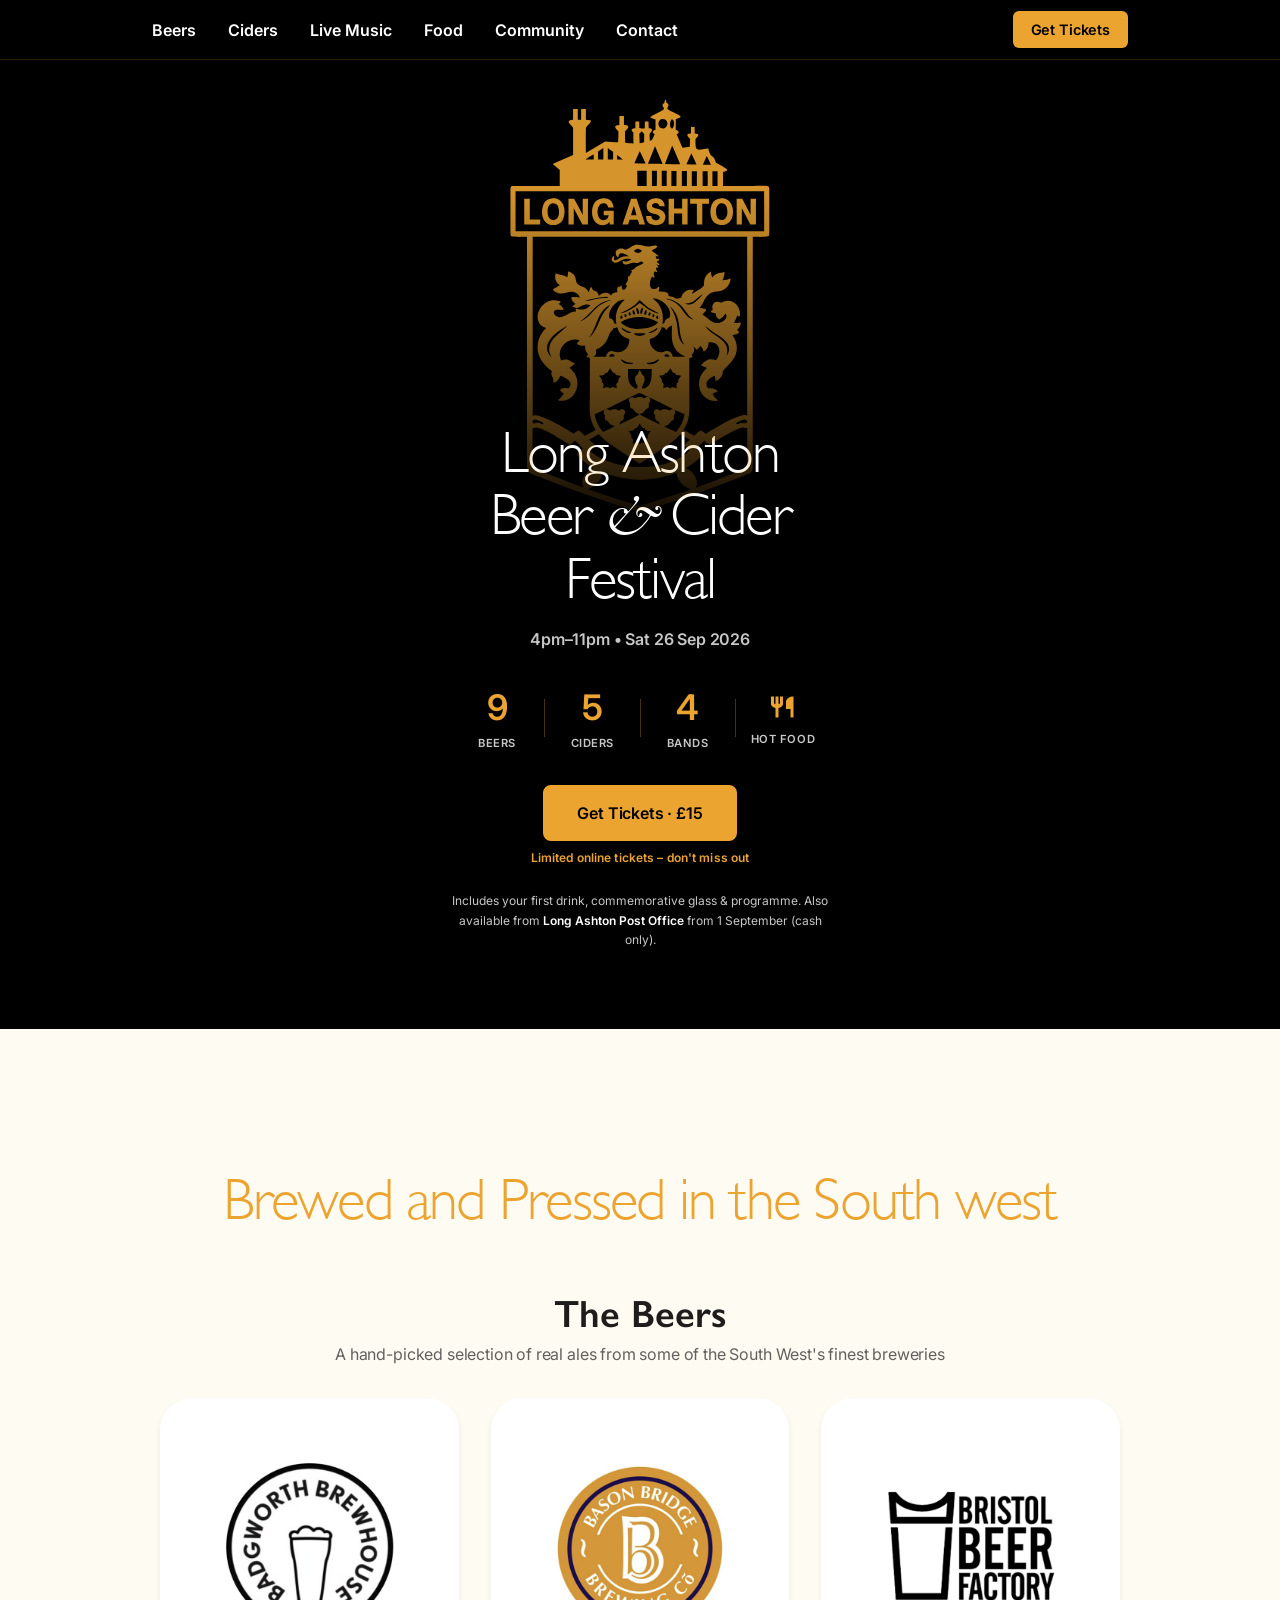
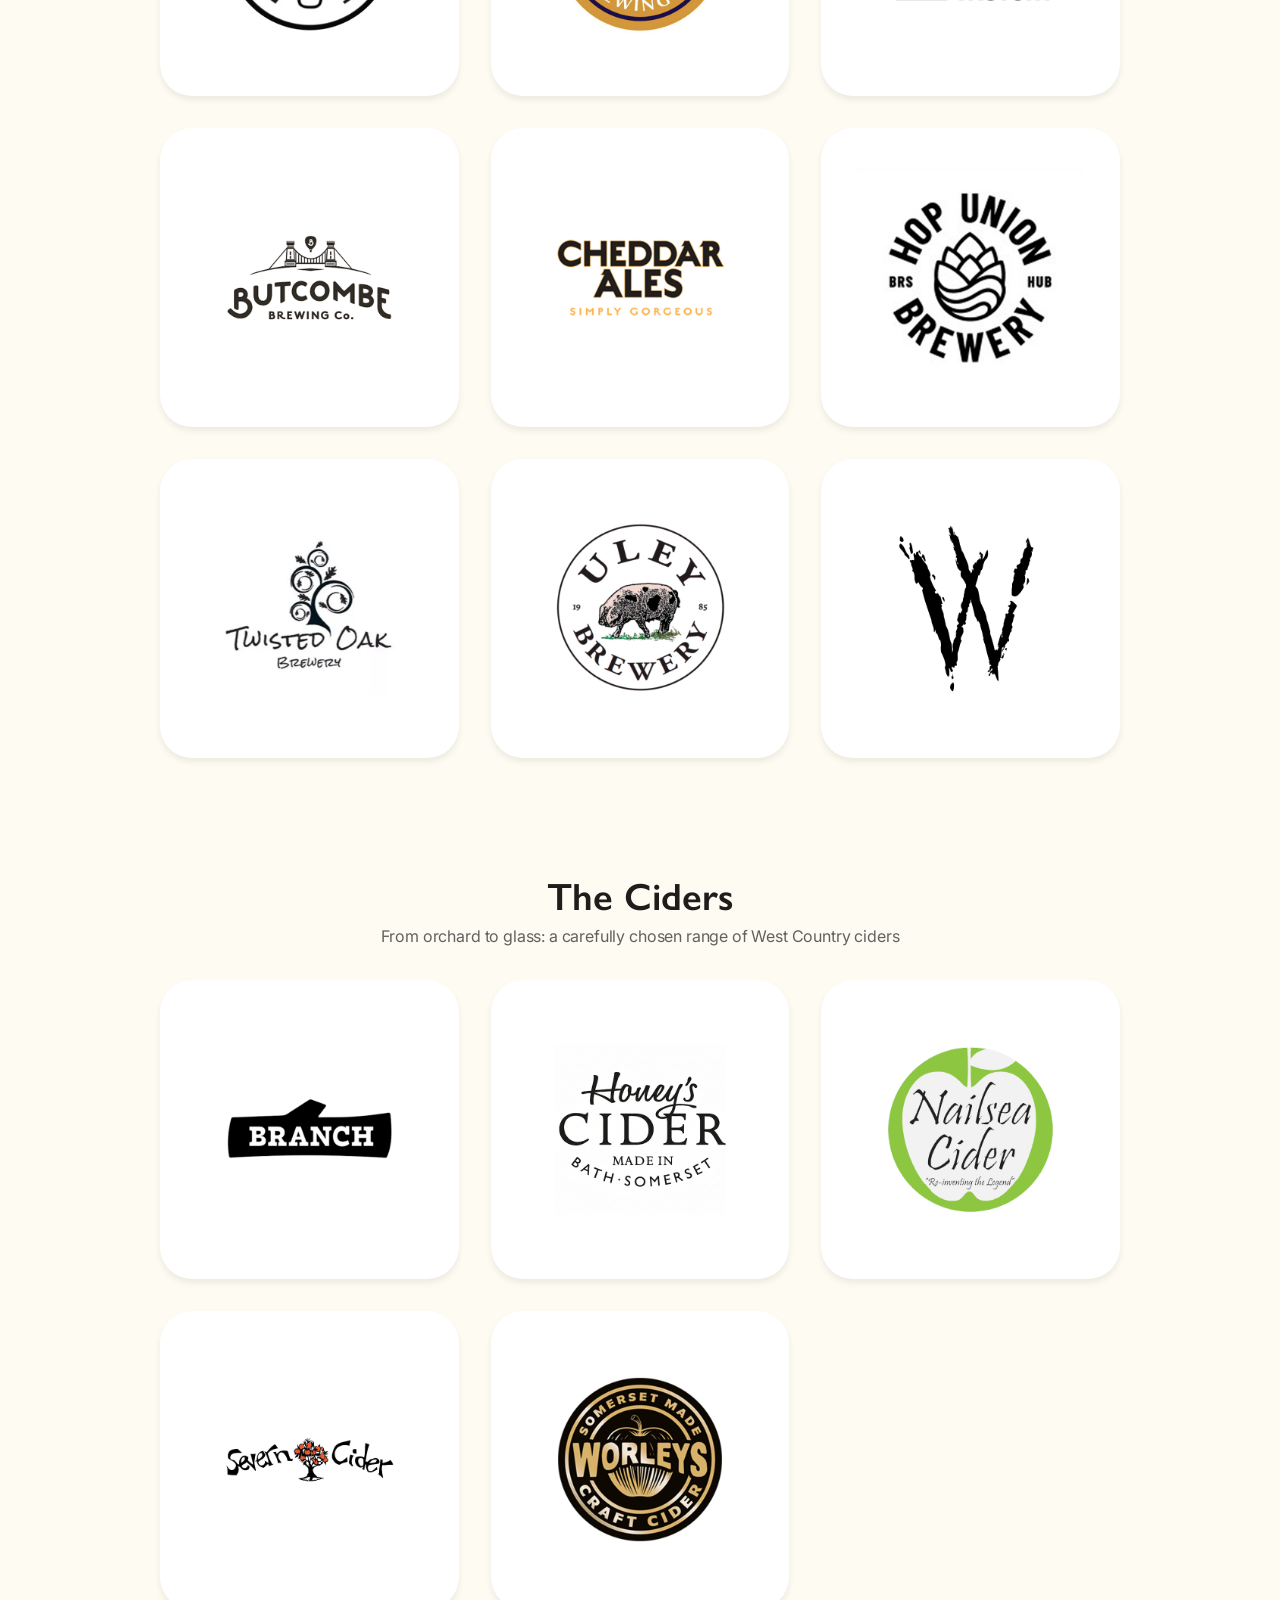
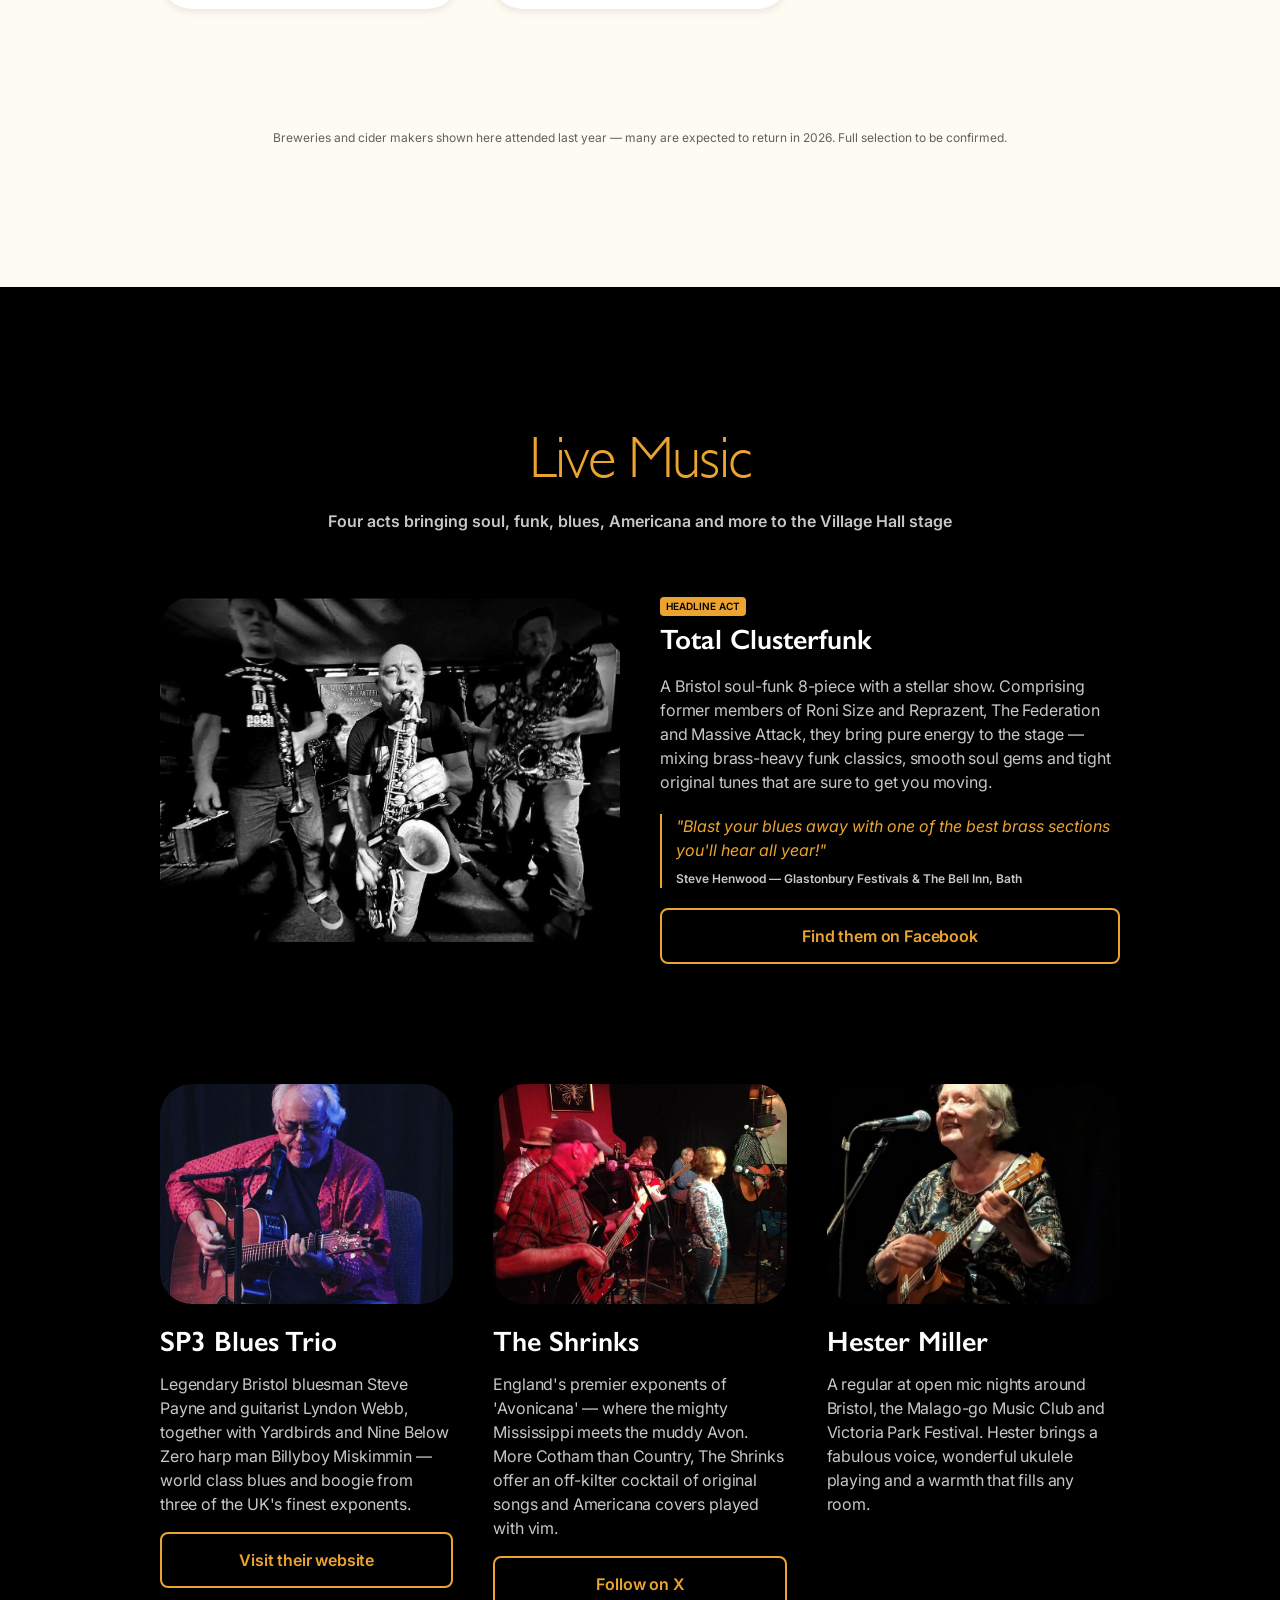
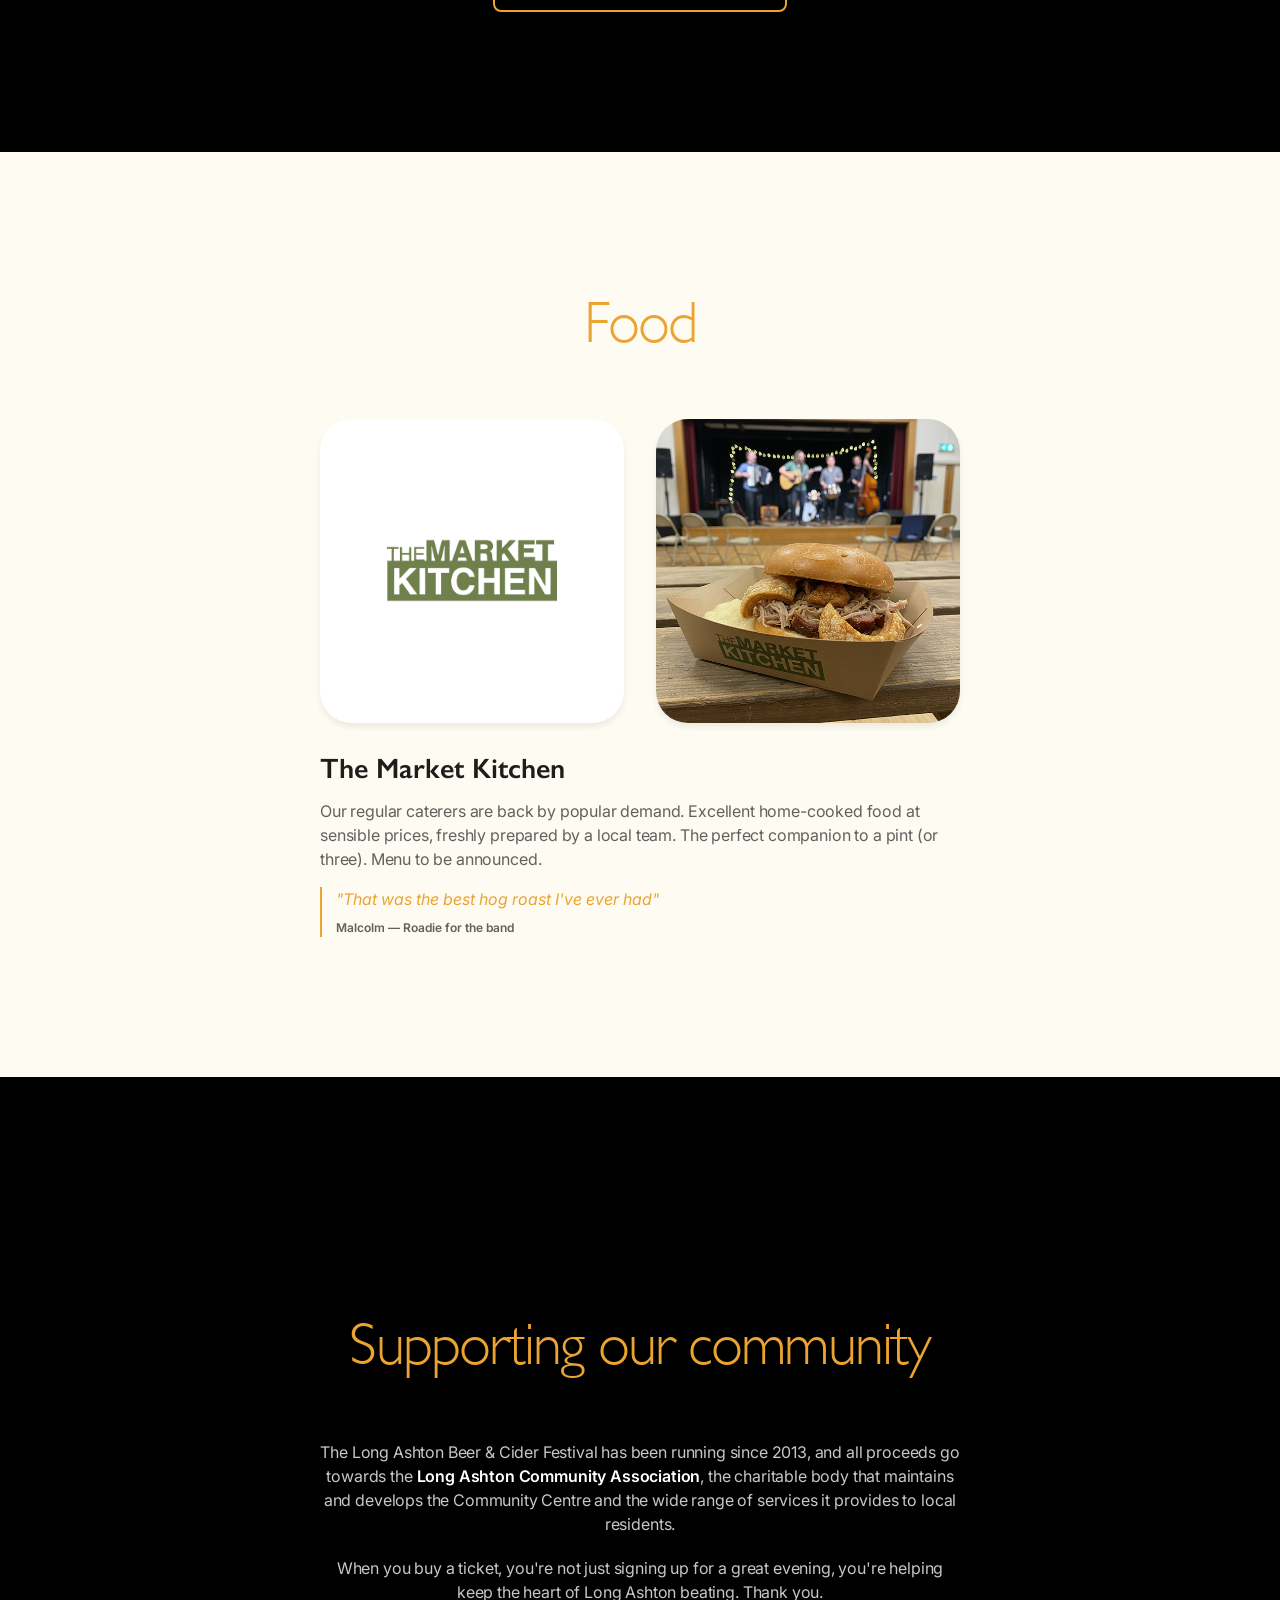
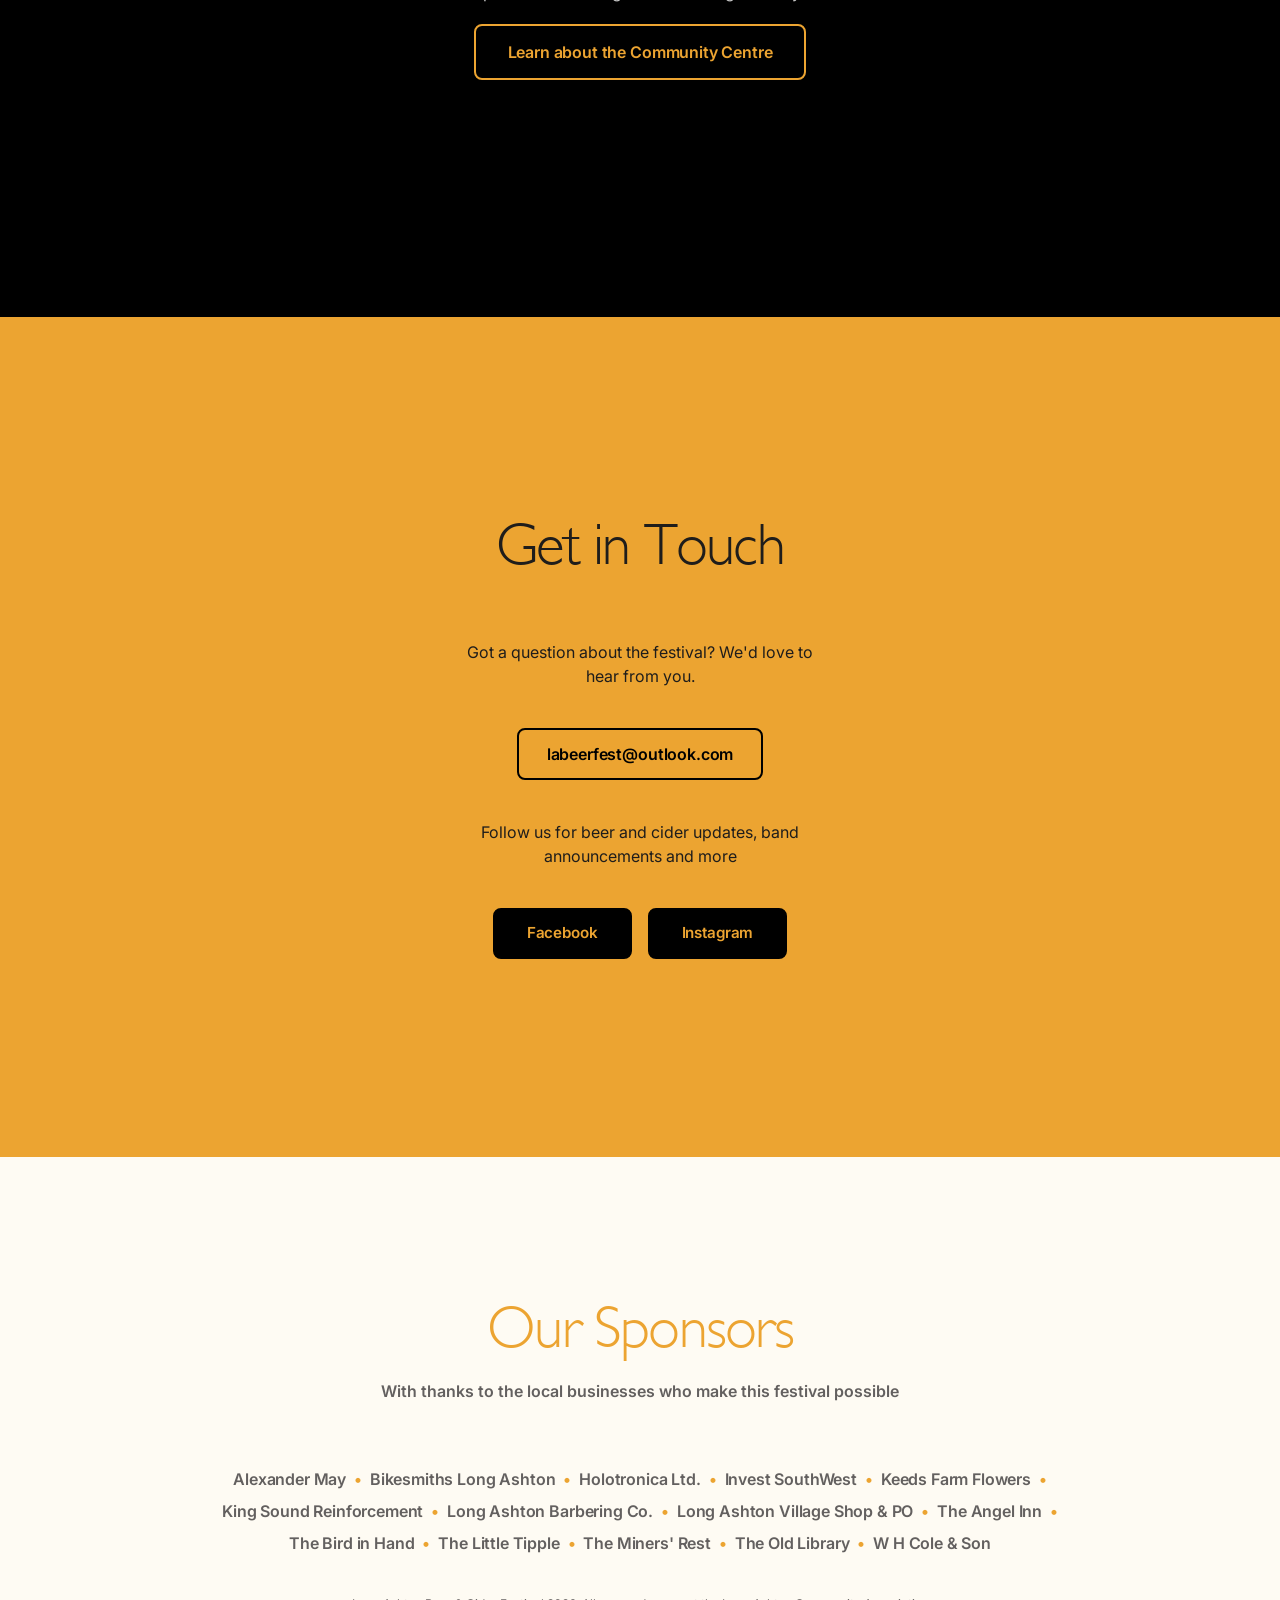
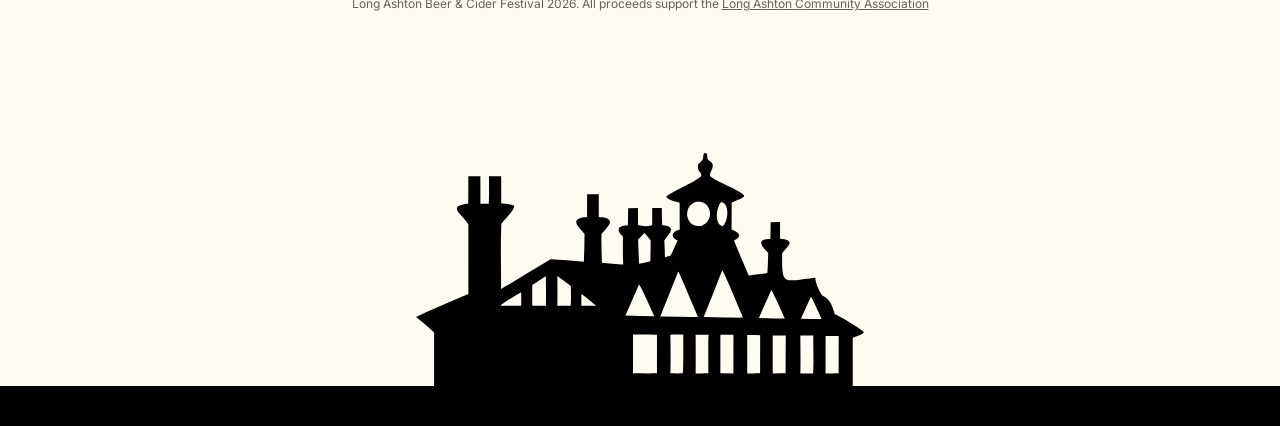
==== commit 9d2da885: "Redesign: new visual identity, spacing, and mobile fixes - Full visual redesign matching Figma: Gill" ====
--- a/draft.html
+++ b/draft.html
@@ -10,7 +10,7 @@
   <title>Long Ashton Beer &amp; Cider Festival 2026</title>
   <link rel="preconnect" href="https://fonts.googleapis.com">
   <link rel="preconnect" href="https://fonts.gstatic.com" crossorigin>
-  <link href="https://fonts.googleapis.com/css2?family=Fraunces:ital,opsz,wght@0,9..144,700;0,9..144,900;1,9..144,700&family=Inter:wght@400;500;600;700&display=swap" rel="stylesheet">
+  <link href="https://fonts.googleapis.com/css2?family=Inter:wght@400;600&display=swap" rel="stylesheet">
   <link rel="stylesheet" href="style.css">
   <!-- Google Analytics -->
   <script async src="https://www.googletagmanager.com/gtag/js?id=G-DTPY423RG1"></script>
@@ -32,15 +32,14 @@
         <span></span><span></span><span></span>
       </button>
       <ul class="nav__links" id="navLinks" role="list">
-
         <li><a href="#beers">Beers</a></li>
         <li><a href="#ciders">Ciders</a></li>
-        <li><a href="#bands">Music</a></li>
+        <li><a href="#bands">Live Music</a></li>
         <li><a href="#food">Food</a></li>
         <li><a href="#community">Community</a></li>
         <li><a href="#contact">Contact</a></li>
       </ul>
-      <a href="https://lacc.info/events/31/details" class="nav__mobile-cta" target="_blank" rel="noopener" onclick="gtag('event','buy_tickets',{location:'navigation'})">Get Tickets</a>
+      <a href="https://lacc.info/events/31/details" class="nav__cta" target="_blank" rel="noopener" onclick="gtag('event','buy_tickets',{location:'navigation'})">Get Tickets</a>
     </div>
   </nav>
 
@@ -49,171 +48,173 @@
   ============================================================ -->
   <section class="hero" id="top">
     <div class="hero__inner">
-      <img src="assets/tall-pint-cropped.png" alt="Long Ashton Beer &amp; Cider Festival" class="hero__logo">
-      <div class="hero__content">
-        <p class="hero__venue">Long Ashton <span class="nowrap">Village Hall</span></p>
-        <p class="hero__date">4pm–11pm, Saturday 26 September 2026</p>
-        <div class="hero__tickets">
-          <a href="https://lacc.info/events/31/details" class="btn btn--primary" target="_blank" rel="noopener" onclick="gtag('event','buy_tickets',{location:'hero'})">Get Tickets &nbsp;·&nbsp; £15</a>
-          <p class="hero__scarcity">
-            <svg xmlns="http://www.w3.org/2000/svg" width="13" height="13" viewBox="0 0 24 24" fill="none" stroke="currentColor" stroke-width="2.5" stroke-linecap="round" stroke-linejoin="round" aria-hidden="true"><circle cx="12" cy="12" r="10"/><line x1="12" y1="8" x2="12" y2="12"/><line x1="12" y1="16" x2="12.01" y2="16"/></svg>
-            Limited online tickets. Don't miss out.
-          </p>
-          <p class="hero__small">Includes your first drink, commemorative glass &amp; programme. Also available from <strong>Long Ashton Post Office</strong> from 1 September (cash only).</p>
-        </div>
-      </div>
-    </div>
-  </section>
-
-  <!-- ============================================================
-       BEERS
+      <img src="assets/village-crest.svg" alt="" class="hero__crest" aria-hidden="true">
+      <div class="hero__body">
+        <h1 class="hero__title">Long Ashton<br>Beer&nbsp;<span class="hero__amp">&amp;</span>&nbsp;Cider<br>Festival</h1>
+        <p class="hero__date">4pm–11pm &bull; Sat 26 Sep 2026</p>
+        <div class="hero__stats" aria-label="Festival highlights">
+          <a href="#beers" class="hero__stat">
+            <span class="hero__stat-value">9</span>
+            <span class="hero__stat-label">BEERS</span>
+          </a>
+          <div class="hero__stat-divider" aria-hidden="true"></div>
+          <a href="#ciders" class="hero__stat">
+            <span class="hero__stat-value">5</span>
+            <span class="hero__stat-label">CIDERS</span>
+          </a>
+          <div class="hero__stat-divider" aria-hidden="true"></div>
+          <a href="#bands" class="hero__stat">
+            <span class="hero__stat-value">4</span>
+            <span class="hero__stat-label">BANDS</span>
+          </a>
+          <div class="hero__stat-divider" aria-hidden="true"></div>
+          <a href="#food" class="hero__stat">
+            <img src="assets/food-icon.png" class="hero__stat-icon" alt="" aria-hidden="true">
+            <span class="hero__stat-label">HOT FOOD</span>
+          </a>
+        </div>
+        <div class="hero__cta-group">
+          <a href="https://lacc.info/events/31/details" class="btn btn--primary" target="_blank" rel="noopener" onclick="gtag('event','buy_tickets',{location:'hero'})">Get Tickets &middot; &pound;15</a>
+          <p class="hero__scarcity">Limited online tickets &ndash; don't miss out</p>
+        </div>
+        <p class="hero__small">Includes your first drink, commemorative glass &amp; programme. Also available from <strong>Long Ashton Post Office</strong> from 1 September (cash only).</p>
+      </div>
+    </div>
+  </section>
+
+  <!-- ============================================================
+       BEERS & CIDERS (one visual block, two nav targets)
   ============================================================ -->
   <section class="section section--light" id="beers">
     <div class="container">
-      <header class="section__header">
-        <h2 class="section__title">The Beers</h2>
-        <p class="section__subtitle">A hand-picked selection of real ales from some of the South West's finest breweries</p>
-      </header>
-      <div class="producer-grid producer-grid--five">
-        <a class="producer-card" href="https://www.bristolbeerfactory.co.uk" target="_blank" rel="noopener">
-          <div class="producer-card__logo"><img src="assets/logos/bristol-beer-factory.png" alt="Bristol Beer Factory"></div>
-          <h3 class="producer-card__name">Bristol Beer Factory</h3>
-        </a>
-        <a class="producer-card" href="https://www.hopunionbrewery.co.uk" target="_blank" rel="noopener">
-          <div class="producer-card__logo"><img src="assets/logos/hop-union.png" alt="Hop Union Brewery"></div>
-          <h3 class="producer-card__name">Hop Union Brewery</h3>
-        </a>
-        <a class="producer-card" href="https://www.cheddarales.co.uk" target="_blank" rel="noopener">
-          <div class="producer-card__logo"><img src="assets/logos/cheddar-ales.png" alt="Cheddar Ales"></div>
-          <h3 class="producer-card__name">Cheddar Ales</h3>
-        </a>
-        <a class="producer-card" href="https://www.wookeyale.co.uk" target="_blank" rel="noopener">
-          <div class="producer-card__logo"><img src="assets/logos/wookey-holes.png" alt="Wookey Brewing Co"></div>
-          <h3 class="producer-card__name">Wookey Brewing Co</h3>
-        </a>
-        <a class="producer-card" href="https://www.facebook.com/BasonBridgeBrewery/?locale=en_GB" target="_blank" rel="noopener">
-          <div class="producer-card__logo"><img src="assets/logos/bason-bridge.png" alt="Bason Bridge Brewing Co"></div>
-          <h3 class="producer-card__name">Bason Bridge Brewing Co</h3>
-        </a>
-        <a class="producer-card" href="https://badgworthbrewhouse.com" target="_blank" rel="noopener">
-          <div class="producer-card__logo"><img src="assets/logos/badgeworth.png" alt="Badgworth Brewhouse"></div>
-          <h3 class="producer-card__name">Badgworth Brewhouse</h3>
-        </a>
-        <a class="producer-card" href="https://www.uleybrewery.com" target="_blank" rel="noopener">
-          <div class="producer-card__logo"><img src="assets/logos/uley-brewery.png" alt="Uley Brewery"></div>
-          <h3 class="producer-card__name">Uley Brewery</h3>
-        </a>
-        <a class="producer-card" href="https://www.twistedoakbrewery.co.uk" target="_blank" rel="noopener">
-          <div class="producer-card__logo"><img src="assets/logos/twisted-oak.png" alt="Twisted Oak Brewery"></div>
-          <h3 class="producer-card__name">Twisted Oak Brewery</h3>
-        </a>
-        <a class="producer-card" href="https://www.butcombe.com" target="_blank" rel="noopener">
-          <div class="producer-card__logo"><img src="assets/logos/butcombe.png" alt="Butcombe Brewing Co"></div>
-          <h3 class="producer-card__name">Butcombe Brewing Co</h3>
-        </a>
-      </div>
-      <p class="section__note">Breweries shown attended last year — many are expected to return in 2026. Full selection to be confirmed.</p>
-    </div>
-  </section>
-
-  <!-- ============================================================
-       CIDERS
-  ============================================================ -->
-  <section class="section section--cider" id="ciders">
-    <div class="container">
-      <header class="section__header">
-        <h2 class="section__title">The Ciders</h2>
-        <p class="section__subtitle">From orchard to glass: a carefully chosen range of West Country ciders</p>
-      </header>
-      <div class="producer-grid producer-grid--five">
-        <a class="producer-card producer-card--on-amber" href="https://www.honeyscider.co.uk" target="_blank" rel="noopener">
-          <div class="producer-card__logo"><img src="assets/logos/honeys.png" alt="Honey's Cider"></div>
-          <h3 class="producer-card__name">Honey's Cider</h3>
-        </a>
-        <a class="producer-card producer-card--on-amber" href="https://www.branchcider.com" target="_blank" rel="noopener">
-          <div class="producer-card__logo"><img src="assets/logos/branch.png" alt="Branch Cider"></div>
-          <h3 class="producer-card__name">Branch Cider</h3>
-        </a>
-        <a class="producer-card producer-card--on-amber" href="https://www.severncider.com" target="_blank" rel="noopener">
-          <div class="producer-card__logo"><img src="assets/logos/severn.png" alt="Severn Cider"></div>
-          <h3 class="producer-card__name">Severn Cider</h3>
-        </a>
-        <a class="producer-card producer-card--on-amber" href="https://www.worleyscider.co.uk" target="_blank" rel="noopener">
-          <div class="producer-card__logo"><img src="assets/logos/worleys.png" alt="Worley's Cider"></div>
-          <h3 class="producer-card__name">Worley's Cider</h3>
-        </a>
-        <a class="producer-card producer-card--on-amber" href="https://www.nailseacider.co.uk" target="_blank" rel="noopener">
-          <div class="producer-card__logo"><img src="assets/logos/nailsea.png" alt="Nailsea Cider"></div>
-          <h3 class="producer-card__name">Nailsea Cider</h3>
-        </a>
-      </div>
-      <p class="section__note section__note--on-amber">Cider makers shown attended last year — many are expected to return in 2026. Full selection to be confirmed.</p>
-    </div>
-  </section>
-
-  <!-- ============================================================
-       BANDS
+      <h2 class="section__display">Brewed and Pressed in the South west</h2>
+
+      <div class="producer-group">
+        <div class="producer-group__header">
+          <h3 class="section__heading">The Beers</h3>
+          <p class="section__subtext">A hand-picked selection of real ales from some of the South West's finest breweries</p>
+        </div>
+        <div class="beverage-grid">
+          <a class="beverage-card" href="https://badgworthbrewhouse.com" target="_blank" rel="noopener">
+            <img src="assets/logos/badgeworth.png" alt="Badgworth Brewhouse">
+          </a>
+          <a class="beverage-card" href="https://www.facebook.com/BasonBridgeBrewery/?locale=en_GB" target="_blank" rel="noopener">
+            <img src="assets/logos/bason-bridge.png" alt="Bason Bridge Brewing Co">
+          </a>
+          <a class="beverage-card" href="https://www.bristolbeerfactory.co.uk" target="_blank" rel="noopener">
+            <img src="assets/logos/bristol-beer-factory.png" alt="Bristol Beer Factory">
+          </a>
+          <a class="beverage-card" href="https://www.butcombe.com" target="_blank" rel="noopener">
+            <img src="assets/logos/butcombe.png" alt="Butcombe Brewing Co">
+          </a>
+          <a class="beverage-card" href="https://www.cheddarales.co.uk" target="_blank" rel="noopener">
+            <img src="assets/logos/cheddar-ales.png" alt="Cheddar Ales">
+          </a>
+          <a class="beverage-card" href="https://www.hopunionbrewery.co.uk" target="_blank" rel="noopener">
+            <img src="assets/logos/hop-union.png" alt="Hop Union Brewery">
+          </a>
+          <a class="beverage-card" href="https://www.twistedoakbrewery.co.uk" target="_blank" rel="noopener">
+            <img src="assets/logos/twisted-oak.png" alt="Twisted Oak Brewery">
+          </a>
+          <a class="beverage-card" href="https://www.uleybrewery.com" target="_blank" rel="noopener">
+            <img src="assets/logos/uley-brewery.png" alt="Uley Brewery">
+          </a>
+          <a class="beverage-card" href="https://www.wookeyale.co.uk" target="_blank" rel="noopener">
+            <img src="assets/logos/wookey-holes.png" alt="Wookey Brewing Co">
+          </a>
+        </div>
+      </div>
+
+      <div class="producer-group" id="ciders">
+        <div class="producer-group__header">
+          <h3 class="section__heading">The Ciders</h3>
+          <p class="section__subtext">From orchard to glass: a carefully chosen range of West Country ciders</p>
+        </div>
+        <div class="beverage-grid">
+          <a class="beverage-card" href="https://www.branchcider.com" target="_blank" rel="noopener">
+            <img src="assets/logos/branch.png" alt="Branch Cider">
+          </a>
+          <a class="beverage-card" href="https://www.honeyscider.co.uk" target="_blank" rel="noopener">
+            <img src="assets/logos/honeys.png" alt="Honey's Cider">
+          </a>
+          <a class="beverage-card" href="https://www.nailseacider.co.uk" target="_blank" rel="noopener">
+            <img src="assets/logos/nailsea.png" alt="Nailsea Cider">
+          </a>
+          <a class="beverage-card" href="https://www.severncider.com" target="_blank" rel="noopener">
+            <img src="assets/logos/severn.png" alt="Severn Cider">
+          </a>
+          <a class="beverage-card" href="https://www.worleyscider.co.uk" target="_blank" rel="noopener">
+            <img src="assets/logos/worleys.png" alt="Worley's Cider">
+          </a>
+        </div>
+      </div>
+
+      <p class="section__note">Breweries and cider makers shown here attended last year — many are expected to return in 2026. Full selection to be confirmed.</p>
+    </div>
+  </section>
+
+  <!-- ============================================================
+       LIVE MUSIC
   ============================================================ -->
   <section class="section section--dark" id="bands">
     <div class="container">
-      <header class="section__header">
-        <h2 class="section__title">Live Music</h2>
-        <p class="section__subtitle">Four acts bringing soul, funk, blues, Americana and more to the Village Hall stage</p>
-      </header>
-
-      <div class="bands">
-
-        <!-- Headline: Total Clusterfunk -->
-        <article class="band-card band-card--headline">
-          <div class="band-card__media">
-            <img src="assets/clusterphotos/IMG_3338.jpg" alt="Total Clusterfunk performing live" loading="eager">
-            <div class="band-card__media-overlay"></div>
-          </div>
-          <div class="band-card__content">
-            <span class="band-tag">Headline Act</span>
-            <h3 class="band-card__name">Total Clusterfunk</h3>
-            <p class="band-card__bio">A Bristol soul-funk 8-piece with a stellar show. Comprising former members of Roni Size and Reprazent, The Federation and Massive Attack, they bring pure energy to the stage — mixing brass-heavy funk classics, smooth soul gems and tight original tunes that are sure to get you moving.</p>
-            <blockquote class="band-card__quote">"Blast your blues away with one of the best brass sections you'll hear all year!"<cite>Steve Henwood — Glastonbury Festivals &amp; The Bell Inn, Bath</cite></blockquote>
-            <a href="https://www.facebook.com/TherealClusterfunk/" class="btn btn--outline" target="_blank" rel="noopener">Find them on Facebook</a>
+      <h2 class="section__display">Live Music</h2>
+      <p class="section__subtitle">Four acts bringing soul, funk, blues, Americana and more to the Village Hall stage</p>
+
+      <!-- Headline: Total Clusterfunk -->
+      <article class="artist artist--headline">
+        <div class="artist__image">
+          <img src="assets/clusterphotos/IMG_3338.jpg" alt="Total Clusterfunk performing live" loading="eager">
+        </div>
+        <div class="artist__content">
+          <div class="artist__header">
+            <span class="artist__tag">Headline Act</span>
+            <h3 class="artist__name">Total Clusterfunk</h3>
+          </div>
+          <p class="artist__bio">A Bristol soul-funk 8-piece with a stellar show. Comprising former members of Roni Size and Reprazent, The Federation and Massive Attack, they bring pure energy to the stage — mixing brass-heavy funk classics, smooth soul gems and tight original tunes that are sure to get you moving.</p>
+          <blockquote class="artist__quote">
+            <p>"Blast your blues away with one of the best brass sections you'll hear all year!"</p>
+            <cite>Steve Henwood — Glastonbury Festivals &amp; The Bell Inn, Bath</cite>
+          </blockquote>
+          <a href="https://www.facebook.com/TherealClusterfunk/" class="btn btn--outline" target="_blank" rel="noopener">Find them on Facebook</a>
+        </div>
+      </article>
+
+      <!-- Supporting acts -->
+      <div class="artists-grid">
+
+        <article class="artist">
+          <div class="artist__image">
+            <img src="assets/steve-payne.jpg" alt="Steve Payne performing live" loading="lazy">
+          </div>
+          <div class="artist__content">
+            <h3 class="artist__name">SP3 Blues Trio</h3>
+            <p class="artist__bio">Legendary Bristol bluesman Steve Payne and guitarist Lyndon Webb, together with Yardbirds and Nine Below Zero harp man Billyboy Miskimmin — world class blues and boogie from three of the UK's finest exponents.</p>
+            <a href="https://spthree.co.uk" class="btn btn--outline" target="_blank" rel="noopener">Visit their website</a>
           </div>
         </article>
 
-        <!-- Supporting acts grid -->
-        <div class="bands__supporting">
-
-          <article class="band-card">
-            <div class="band-card__media">
-              <img src="assets/steve-payne.jpg" alt="Steve Payne performing live" loading="lazy">
-            </div>
-            <div class="band-card__content">
-              <h3 class="band-card__name">SP3 Blues Trio</h3>
-              <p class="band-card__bio">Legendary Bristol bluesman Steve Payne and guitarist Lyndon Webb, together with Yardbirds and Nine Below Zero harp man Billyboy Miskimmin — world class blues and boogie from three of the UK's finest exponents.</p>
-              <a href="https://spthree.co.uk" class="btn btn--outline btn--sm" target="_blank" rel="noopener">Visit their website</a>
-            </div>
-          </article>
-
-          <article class="band-card">
-            <div class="band-card__media">
-              <img src="assets/the-shrinks.jpg" alt="The Shrinks" loading="lazy">
-            </div>
-            <div class="band-card__content">
-              <h3 class="band-card__name">The Shrinks</h3>
-              <p class="band-card__bio">England's premier exponents of 'Avonicana' — where the mighty Mississippi meets the muddy Avon. More Cotham than Country, The Shrinks offer an off-kilter cocktail of original songs and Americana covers played with vim.</p>
-              <a href="https://x.com/Moredamnedlies" class="btn btn--outline btn--sm" target="_blank" rel="noopener">Follow on X</a>
-            </div>
-          </article>
-
-          <article class="band-card">
-            <div class="band-card__media">
-              <img src="assets/hester-miller.jpeg" alt="Hester Miller performing with her ukulele" loading="lazy">
-            </div>
-            <div class="band-card__content">
-              <h3 class="band-card__name">Hester Miller</h3>
-              <p class="band-card__bio">A regular at open mic nights around Bristol, the Malago-go Music Club and Victoria Park Festival. Hester brings a fabulous voice, wonderful ukulele playing and a warmth that fills any room.</p>
-            </div>
-          </article>
-
-        </div>
+        <article class="artist">
+          <div class="artist__image">
+            <img src="assets/the-shrinks.jpg" alt="The Shrinks" loading="lazy">
+          </div>
+          <div class="artist__content">
+            <h3 class="artist__name">The Shrinks</h3>
+            <p class="artist__bio">England's premier exponents of 'Avonicana' — where the mighty Mississippi meets the muddy Avon. More Cotham than Country, The Shrinks offer an off-kilter cocktail of original songs and Americana covers played with vim.</p>
+            <a href="https://x.com/Moredamnedlies" class="btn btn--outline" target="_blank" rel="noopener">Follow on X</a>
+          </div>
+        </article>
+
+        <article class="artist">
+          <div class="artist__image">
+            <img src="assets/hester-miller.jpeg" alt="Hester Miller performing with her ukulele" loading="lazy">
+          </div>
+          <div class="artist__content">
+            <h3 class="artist__name">Hester Miller</h3>
+            <p class="artist__bio">A regular at open mic nights around Bristol, the Malago-go Music Club and Victoria Park Festival. Hester brings a fabulous voice, wonderful ukulele playing and a warmth that fills any room.</p>
+          </div>
+        </article>
+
       </div>
     </div>
   </section>
@@ -223,15 +224,23 @@
   ============================================================ -->
   <section class="section section--light" id="food">
     <div class="container container--narrow">
-      <header class="section__header">
-        <h2 class="section__title">Food</h2>
-      </header>
-      <div class="food-card">
-        <a href="https://themarketkitchen.co.uk/" target="_blank" rel="noopener" class="food-card__logo-link">
-          <img src="assets/market-kitchen.png" alt="The Market Kitchen" class="food-card__logo">
-        </a>
-        <div class="food-card__content">
-          <p class="food-card__desc">Excellent home-cooked food at sensible prices, freshly prepared by a local team. The perfect companion to a pint (or three). Menu to be announced.</p>
+      <h2 class="section__display">Food</h2>
+      <div class="food-artist">
+        <div class="food-artist__images">
+          <a href="https://www.themarketkitchen.co.uk" class="beverage-card" target="_blank" rel="noopener" aria-label="Visit The Market Kitchen website">
+            <img src="assets/market_kitchen.png" alt="The Market Kitchen">
+          </a>
+          <div class="beverage-card">
+            <img src="assets/food-image.png" alt="Hot food from the Market Kitchen">
+          </div>
+        </div>
+        <div class="food-artist__content">
+          <h3 class="artist__name food-artist__name">The Market Kitchen</h3>
+          <p class="artist__bio">Our regular caterers are back by popular demand. Excellent home-cooked food at sensible prices, freshly prepared by a local team. The perfect companion to a pint (or three). Menu to be announced.</p>
+          <blockquote class="artist__quote">
+            <p>"That was the best hog roast I've ever had"</p>
+            <cite>Malcolm &mdash; Roadie for the band</cite>
+          </blockquote>
         </div>
       </div>
     </div>
@@ -240,15 +249,13 @@
   <!-- ============================================================
        COMMUNITY
   ============================================================ -->
-  <section class="section section--amber" id="community">
+  <section class="section section--dark" id="community">
     <div class="container container--narrow">
-      <header class="section__header">
-        <h2 class="section__title">Supporting Our Community</h2>
-      </header>
-      <div class="community-content">
+      <h2 class="section__display">Supporting our community</h2>
+      <div class="community-body">
         <p>The Long Ashton Beer &amp; Cider Festival has been running since 2013, and all proceeds go towards the <strong>Long Ashton Community Association</strong>, the charitable body that maintains and develops the Community Centre and the wide range of services it provides to local residents.</p>
         <p>When you buy a ticket, you're not just signing up for a great evening, you're helping keep the heart of Long Ashton beating. Thank you.</p>
-        <a href="https://lacc.info" class="btn btn--dark" target="_blank" rel="noopener">Learn about the Community Centre</a>
+        <a href="https://lacc.info" class="btn btn--outline" target="_blank" rel="noopener">Learn about the Community Centre</a>
       </div>
     </div>
   </section>
@@ -256,82 +263,70 @@
   <!-- ============================================================
        CONTACT
   ============================================================ -->
-  <section class="section section--dark" id="contact">
+  <section class="section section--amber" id="contact">
     <div class="container container--narrow">
-      <header class="section__header">
-        <h2 class="section__title">Get in Touch</h2>
-        <p class="section__subtitle">Got a question about the festival? We'd love to hear from you.</p>
-      </header>
-      <div class="contact-content">
-        <!-- TODO: Replace with actual contact email -->
-        <a href="mailto:labeerfest@outlook.com" class="contact-email">labeerfest@outlook.com</a>
-        <p class="social-cta">Follow us for beer and cider updates, band announcements and more</p>
+      <h2 class="section__display section__display--on-amber">Get in Touch</h2>
+      <div class="contact-body">
+        <p class="contact-cta">Got a question about the festival? We'd love to hear from you.</p>
+        <!-- TODO: Confirm whether contact@labf.org.uk or labeerfest@outlook.com is correct -->
+        <a href="mailto:labeerfest@outlook.com" class="btn btn--contact-email">labeerfest@outlook.com</a>
+        <p class="contact-cta">Follow us for beer and cider updates, band announcements and more</p>
         <div class="social-links">
           <!-- TODO: Update Facebook URL when vanity URL is changed -->
-          <a href="https://www.facebook.com/LABandCF" class="social-link social-link--facebook" target="_blank" rel="noopener" aria-label="Follow us on Facebook">
-            <svg xmlns="http://www.w3.org/2000/svg" width="22" height="22" viewBox="0 0 24 24" fill="currentColor" aria-hidden="true"><path d="M24 12.073c0-6.627-5.373-12-12-12s-12 5.373-12 12c0 5.99 4.388 10.954 10.125 11.854v-8.385H7.078v-3.47h3.047V9.43c0-3.007 1.792-4.669 4.533-4.669 1.312 0 2.686.235 2.686.235v2.953H15.83c-1.491 0-1.956.925-1.956 1.874v2.25h3.328l-.532 3.47h-2.796v8.385C19.612 23.027 24 18.062 24 12.073z"/></svg>
-            Follow on Facebook
-          </a>
+          <a href="https://www.facebook.com/LABandCF" class="btn btn--social" target="_blank" rel="noopener">Facebook</a>
           <!-- TODO: Replace # with actual Instagram URL -->
-          <a href="#" class="social-link social-link--instagram" aria-label="Follow us on Instagram">
-            <svg xmlns="http://www.w3.org/2000/svg" width="22" height="22" viewBox="0 0 24 24" fill="currentColor" aria-hidden="true"><path d="M12 2.163c3.204 0 3.584.012 4.85.07 3.252.148 4.771 1.691 4.919 4.919.058 1.265.069 1.645.069 4.849 0 3.205-.012 3.584-.069 4.849-.149 3.225-1.664 4.771-4.919 4.919-1.266.058-1.644.07-4.85.07-3.204 0-3.584-.012-4.849-.07-3.26-.149-4.771-1.699-4.919-4.92-.058-1.265-.07-1.644-.07-4.849 0-3.204.013-3.583.07-4.849.149-3.227 1.664-4.771 4.919-4.919 1.266-.057 1.645-.069 4.849-.069zM12 0C8.741 0 8.333.014 7.053.072 2.695.272.273 2.69.073 7.052.014 8.333 0 8.741 0 12c0 3.259.014 3.668.072 4.948.2 4.358 2.618 6.78 6.98 6.98C8.333 23.986 8.741 24 12 24c3.259 0 3.668-.014 4.948-.072 4.354-.2 6.782-2.618 6.979-6.98.059-1.28.073-1.689.073-4.948 0-3.259-.014-3.667-.072-4.947-.196-4.354-2.617-6.78-6.979-6.98C15.668.014 15.259 0 12 0zm0 5.838a6.162 6.162 0 100 12.324 6.162 6.162 0 000-12.324zM12 16a4 4 0 110-8 4 4 0 010 8zm6.406-11.845a1.44 1.44 0 100 2.881 1.44 1.44 0 000-2.881z"/></svg>
-            Follow on Instagram
-          </a>
-        </div>
-      </div>
-    </div>
-  </section>
-
-  <!-- ============================================================
-       FOOTER / SPONSORS
-  ============================================================ -->
-  <footer class="footer" id="sponsors">
+          <a href="#" class="btn btn--social">Instagram</a>
+        </div>
+      </div>
+    </div>
+  </section>
+
+  <!-- ============================================================
+       SPONSORS
+  ============================================================ -->
+  <section class="section section--light" id="sponsors">
     <div class="container">
-      <h2 class="footer__sponsors-title">Our Sponsors</h2>
-      <p class="footer__sponsors-subtitle">With thanks to the local businesses who make this festival possible</p>
+      <h2 class="section__display section__display--dark">Our Sponsors</h2>
+      <p class="section__subtitle section__subtitle--dark">With thanks to the local businesses who make this festival possible</p>
       <div class="sponsors-flow" role="list">
+        <a href="https://alexandermay.co.uk" target="_blank" rel="noopener" role="listitem">Alexander May</a>
+        <span class="sponsors-dot" aria-hidden="true">&bull;</span>
+        <a href="https://bristolbikesmiths.com" target="_blank" rel="noopener" role="listitem">Bikesmiths Long Ashton</a>
+        <span class="sponsors-dot" aria-hidden="true">&bull;</span>
         <a href="https://holotronica.com" target="_blank" rel="noopener" role="listitem">Holotronica Ltd.</a>
-        <a href="https://alexandermay.co.uk" target="_blank" rel="noopener" role="listitem">Alexander May</a>
+        <span class="sponsors-dot" aria-hidden="true">&bull;</span>
+        <a href="https://investsouthwest.co.uk" target="_blank" rel="noopener" role="listitem">Invest SouthWest</a>
+        <span class="sponsors-dot" aria-hidden="true">&bull;</span>
+        <a href="https://keedsfarmflowers.co.uk" target="_blank" rel="noopener" role="listitem">Keeds Farm Flowers</a>
+        <span class="sponsors-dot" aria-hidden="true">&bull;</span>
+        <a href="https://kingsr.com" target="_blank" rel="noopener" role="listitem">King Sound Reinforcement</a>
+        <span class="sponsors-dot" aria-hidden="true">&bull;</span>
+        <a href="https://longashtonbarbering.co.uk" target="_blank" rel="noopener" role="listitem">Long Ashton Barbering Co.</a>
+        <span class="sponsors-dot" aria-hidden="true">&bull;</span>
+        <a href="https://longashtonpostoffice.co.uk" target="_blank" rel="noopener" role="listitem">Long Ashton Village Shop &amp; PO</a>
+        <span class="sponsors-dot" aria-hidden="true">&bull;</span>
+        <a href="https://theangelinn-longashton.co.uk" target="_blank" rel="noopener" role="listitem">The Angel Inn</a>
+        <span class="sponsors-dot" aria-hidden="true">&bull;</span>
+        <a href="https://thebirdinla.co.uk" target="_blank" rel="noopener" role="listitem">The Bird in Hand</a>
+        <span class="sponsors-dot" aria-hidden="true">&bull;</span>
+        <a href="https://littletipple.co.uk" target="_blank" rel="noopener" role="listitem">The Little Tipple</a>
+        <span class="sponsors-dot" aria-hidden="true">&bull;</span>
+        <span role="listitem">The Miners' Rest</span>
+        <span class="sponsors-dot" aria-hidden="true">&bull;</span>
+        <a href="https://theoldlibraryinla.co.uk" target="_blank" rel="noopener" role="listitem">The Old Library</a>
+        <span class="sponsors-dot" aria-hidden="true">&bull;</span>
         <a href="https://whcole.co.uk" target="_blank" rel="noopener" role="listitem">W H Cole &amp; Son</a>
-        <span role="listitem">The Miners' Rest</span>
-        <a href="https://thebirdinla.co.uk" target="_blank" rel="noopener" role="listitem">The Bird in Hand</a>
-        <a href="https://keedsfarmflowers.co.uk" target="_blank" rel="noopener" role="listitem">Keeds Farm Flowers</a>
-        <a href="https://littletipple.co.uk" target="_blank" rel="noopener" role="listitem">The Little Tipple</a>
-        <a href="https://theoldlibraryinla.co.uk" target="_blank" rel="noopener" role="listitem">The Old Library</a>
-        <a href="https://longashtonpostoffice.co.uk" target="_blank" rel="noopener" role="listitem">Long Ashton Village Shop &amp; PO</a>
-        <a href="https://longashtonbarbering.co.uk" target="_blank" rel="noopener" role="listitem">Long Ashton Barbering Co.</a>
-        <a href="https://bristolbikesmiths.com" target="_blank" rel="noopener" role="listitem">Bikesmiths Long Ashton</a>
-        <a href="https://investsouthwest.co.uk" target="_blank" rel="noopener" role="listitem">Invest SouthWest</a>
-        <a href="https://theangelinn-longashton.co.uk" target="_blank" rel="noopener" role="listitem">The Angel Inn</a>
-        <a href="https://kingsr.com" target="_blank" rel="noopener" role="listitem">King Sound Reinforcement</a>
-      </div>
-      <div class="countdown" id="countdown" aria-live="polite">
-        <p class="countdown__heading">The bar opens in</p>
-        <div class="countdown__unit">
-          <span class="countdown__value" id="cd-days">—</span>
-          <span class="countdown__label">days</span>
-        </div>
-        <div class="countdown__sep" aria-hidden="true">·</div>
-        <div class="countdown__unit">
-          <span class="countdown__value" id="cd-hours">—</span>
-          <span class="countdown__label">hours</span>
-        </div>
-        <div class="countdown__sep" aria-hidden="true">·</div>
-        <div class="countdown__unit">
-          <span class="countdown__value" id="cd-mins">—</span>
-          <span class="countdown__label">minutes</span>
-        </div>
-        <div class="countdown__sep" aria-hidden="true">·</div>
-        <div class="countdown__unit">
-          <span class="countdown__value" id="cd-secs">—</span>
-          <span class="countdown__label">seconds</span>
-        </div>
-      </div>
-
-      <div class="footer__bottom">
-        <p>Long Ashton Beer &amp; Cider Festival 2026. All proceeds support the <a href="https://lacc.info" target="_blank" rel="noopener">Long Ashton Community Association</a></p>
-      </div>
-    </div>
+      </div>
+      <p class="sponsors-credit">Long Ashton Beer &amp; Cider Festival 2026. All proceeds support the <a href="https://lacc.info" target="_blank" rel="noopener">Long Ashton Community Association</a></p>
+    </div>
+  </section>
+
+  <!-- ============================================================
+       FOOTER
+  ============================================================ -->
+  <footer class="site-footer">
+    <img src="assets/village-footer.svg" alt="" class="site-footer__crest" aria-hidden="true">
+    <div class="site-footer__bar"></div>
   </footer>
 
   <script src="script.js"></script>
--- a/style.css
+++ b/style.css
@@ -1,36 +1,59 @@
 /* ============================================================
-   VARIABLES & RESET
-============================================================ */
-.nowrap { white-space: nowrap; }
-
-*, *::before, *::after {
-  box-sizing: border-box;
-  margin: 0;
-  padding: 0;
-}
-
+   FONTS
+============================================================ */
+@font-face {
+  font-family: 'Gill Sans';
+  src: url('assets/GillSans-Light.woff2') format('woff2');
+  font-weight: 300;
+  font-style: normal;
+  font-display: swap;
+}
+
+@font-face {
+  font-family: 'Gill Sans';
+  src: url('assets/GillSans-SemiBold.woff2') format('woff2');
+  font-weight: 600;
+  font-style: normal;
+  font-display: swap;
+}
+
+@font-face {
+  font-family: 'Garamond';
+  src: url('assets/Garamond-Italic.woff2') format('woff2');
+  font-weight: normal;
+  font-style: italic;
+  font-display: swap;
+}
+
+/* ============================================================
+   TOKENS
+============================================================ */
 :root {
-  --black:      #000000;
-  --amber:      #EDA51B;
-  --cream:      #FEFBF2;
-  --amber-dark: #c8880f;
-  --amber-dim:  rgba(237, 165, 27, 0.12);
-  --amber-border: rgba(237, 165, 27, 0.25);
-
-  --on-cream-text:  #1a1a1a;
-  --on-cream-muted: #444;
-  --on-black-text:  #FEFBF2;
-  --on-black-muted: rgba(254, 251, 242, 0.88);
-  --on-amber-text:  #000000;
-  --on-amber-muted: rgba(0, 0, 0, 0.75);
-
-  --ff-display: 'Fraunces', serif;
-  --ff-body:    'Inter', sans-serif;
-
-  --nav-h: 58px;
-  --radius: 6px;
-  --transition: 0.2s ease;
-}
+  --black:           #000000;
+  --cream:           #FEFBF3;
+  --amber:           #ECA431;
+  --amber-dark:      #C8880F;
+  --amber-border:    rgba(236, 164, 49, 0.3);
+
+  --on-black:        #ffffff;
+  --on-black-muted:  #C7C7C7;
+  --on-cream:        #1F1D1B;
+  --on-cream-muted:  #63605F;
+
+  --font-display:    'Gill Sans', 'Gill Sans MT', Calibri, sans-serif;
+  --font-body:       'Inter', system-ui, -apple-system, sans-serif;
+
+  --nav-h:           60px;
+  --max-w:           960px;
+  --radius-card:     2rem;
+  --shadow-card:     0 4px 6px rgba(0, 0, 0, 0.07);
+  --transition:      0.18s ease;
+}
+
+/* ============================================================
+   RESET & BASE
+============================================================ */
+*, *::before, *::after { box-sizing: border-box; margin: 0; padding: 0; }
 
 html {
   scroll-behavior: smooth;
@@ -38,106 +61,29 @@
 }
 
 body {
-  font-family: var(--ff-body);
-  background: var(--cream);
-  color: var(--on-cream-text);
-  line-height: 1.7;
+  font-family: var(--font-body);
+  font-size: 1rem;
+  line-height: 1.5;
+  color: var(--on-cream);
+  background: var(--black);
   -webkit-font-smoothing: antialiased;
 }
 
-img, video {
-  display: block;
-  max-width: 100%;
-}
-
+img { display: block; max-width: 100%; }
 a { color: inherit; text-decoration: none; }
-ul, ol { list-style: none; }
-
-/* ============================================================
-   TYPOGRAPHY
-============================================================ */
-h1, h2, h3 { font-family: var(--ff-display); line-height: 1.1; }
-
-/* ============================================================
-   LAYOUT UTILITIES
-============================================================ */
-.container {
-  width: 100%;
-  max-width: 1160px;
-  margin: 0 auto;
-  padding: 0 20px;
-}
-
-.container--narrow {
-  max-width: 720px;
-}
-
-/* ============================================================
-   BUTTONS
-============================================================ */
-.btn {
-  display: inline-flex;
-  align-items: center;
-  justify-content: center;
-  gap: 8px;
-  padding: 14px 28px;
-  border-radius: var(--radius);
-  font-family: var(--ff-body);
-  font-size: 0.95rem;
-  font-weight: 600;
-  letter-spacing: 0.02em;
-  cursor: pointer;
-  border: 2px solid transparent;
-  transition: transform var(--transition), opacity var(--transition), box-shadow var(--transition);
-  white-space: nowrap;
-}
-
-.btn:hover {
-  transform: translateY(-2px);
-  box-shadow: 0 6px 20px rgba(0,0,0,0.2);
-}
-
-.btn--primary {
-  background: var(--amber);
-  color: var(--black);
-}
-
-.btn--primary:hover {
-  background: var(--amber-dark);
-}
-
-.btn--outline {
-  background: transparent;
-  border-color: var(--amber);
-  color: var(--amber);
-}
-
-.btn--outline:hover {
-  background: var(--amber-dim);
-}
-
-.btn--dark {
-  background: var(--black);
-  color: var(--cream);
-}
-
-.btn--sm {
-  padding: 10px 20px;
-  font-size: 0.85rem;
-}
-
-/* ============================================================
-   NAVIGATION
+ul { list-style: none; }
+
+/* ============================================================
+   NAV
 ============================================================ */
 .nav {
-  position: fixed;
-  inset: 0 0 auto 0;
+  position: sticky;
+  top: 0;
   z-index: 100;
   height: var(--nav-h);
-  background: rgba(0, 0, 0, 0.96);
-  backdrop-filter: blur(10px);
-  -webkit-backdrop-filter: blur(10px);
-  border-bottom: 1px solid var(--amber-border);
+  background: var(--black);
+  border-bottom: 1px solid rgba(236, 164, 49, 0.2);
+  transition: border-color var(--transition);
 }
 
 .nav__inner {
@@ -145,32 +91,53 @@
   align-items: center;
   justify-content: space-between;
   height: 100%;
-  padding: 0 20px;
-  max-width: 1160px;
+  max-width: calc(var(--max-w) + 4rem);
   margin: 0 auto;
-}
-
-.nav__mobile-cta {
+  padding: 0 1.5rem;
+  gap: 1rem;
+}
+
+/* Links */
+.nav__links {
+  display: none;
+  flex-direction: column;
+  position: absolute;
+  top: var(--nav-h);
+  left: 0;
+  right: 0;
+  background: var(--black);
+  padding: 1.5rem;
+  gap: 1.5rem;
+  border-bottom: 1px solid var(--amber-border);
+}
+
+.nav__links.is-open { display: flex; }
+
+.nav__links a {
+  font-size: 1.1rem;
+  font-weight: 600;
+  color: var(--on-black);
+  transition: color var(--transition);
+}
+
+.nav__links a:hover,
+.nav__links a.is-active { color: var(--amber); }
+
+/* CTA button */
+.nav__cta {
   background: var(--amber);
   color: var(--black);
   padding: 6px 14px;
   border-radius: 6px;
   font-size: 0.85rem;
-  font-weight: 700;
-  letter-spacing: 0.02em;
+  font-weight: 600;
+  letter-spacing: -0.01em;
   white-space: nowrap;
   transition: background var(--transition);
-}
-
-.nav__mobile-cta:hover {
-  background: var(--amber-dark);
-}
-
-@media (min-width: 900px) {
-  .nav__mobile-cta {
-    padding: 8px 18px;
-  }
-}
+  flex-shrink: 0;
+}
+
+.nav__cta:hover { background: var(--amber-dark); }
 
 /* Hamburger */
 .nav__toggle {
@@ -189,50 +156,35 @@
   display: block;
   width: 22px;
   height: 2px;
-  background: var(--cream);
-  border-radius: 2px;
-  transition: transform 0.3s ease, opacity 0.3s ease;
-  transform-origin: center;
+  background: var(--on-black);
+  border-radius: 1px;
+  transition: transform var(--transition), opacity var(--transition);
 }
 
 .nav__toggle.is-open span:nth-child(1) { transform: translateY(7px) rotate(45deg); }
 .nav__toggle.is-open span:nth-child(2) { opacity: 0; }
 .nav__toggle.is-open span:nth-child(3) { transform: translateY(-7px) rotate(-45deg); }
 
-/* Mobile links panel */
-.nav__links {
-  display: none;
-  position: fixed;
-  top: var(--nav-h);
-  left: 0;
-  right: 0;
-  background: rgba(0, 0, 0, 0.98);
-  padding: 12px 0 20px;
-  border-bottom: 1px solid var(--amber-border);
-  flex-direction: column;
-}
-
-.nav__links.is-open {
-  display: flex;
-}
-
-.nav__links li a {
-  display: block;
-  color: var(--on-black-text);
-  font-size: 0.9rem;
-  font-weight: 500;
-  padding: 11px 24px;
-  letter-spacing: 0.03em;
-  transition: color var(--transition);
-}
-
-.nav__links li a:hover,
-.nav__links li a:focus,
-.nav__links li a.is-active { color: var(--amber); }
-
-.nav__cta {
-  color: var(--amber) !important;
-  font-weight: 700 !important;
+/* Desktop nav */
+@media (min-width: 900px) {
+  .nav__toggle { display: none; }
+
+  .nav__links {
+    display: flex;
+    flex-direction: row;
+    position: static;
+    background: none;
+    padding: 0;
+    gap: 2rem;
+    border: none;
+  }
+
+  .nav__links a { font-size: 1rem; }
+
+  .nav__cta {
+    padding: 8px 18px;
+    font-size: 0.9rem;
+  }
 }
 
 /* ============================================================
@@ -240,842 +192,692 @@
 ============================================================ */
 .hero {
   background: var(--black);
-  color: var(--on-black-text);
-  min-height: 100svh;
-  display: flex;
-  align-items: center;
-  padding: calc(var(--nav-h) + 56px) 20px 64px;
+  padding: 0 1.5rem 5rem;
+  text-align: center;
+  min-height: calc(100vh - var(--nav-h));
+  display: flex;
+  flex-direction: column;
+  justify-content: center;
 }
 
 .hero__inner {
   display: flex;
   flex-direction: column;
   align-items: center;
-  text-align: center;
-  gap: 28px;
-  max-width: 600px;
+  max-width: 480px;
   margin: 0 auto;
+}
+
+.hero__crest {
+  width: 180px;
+  margin-top: 40px;
+  margin-bottom: -100px;
+  position: relative;
+  z-index: 1;
+  flex-shrink: 0;
+}
+
+.hero__body {
+  display: flex;
+  flex-direction: column;
+  align-items: center;
+  gap: 1.5rem;
   width: 100%;
 }
 
-.hero__logo {
-  width: 170px;
-}
-
-@media (min-width: 480px) {
-  .hero__logo { width: 220px; }
-}
-
-@media (min-width: 900px) {
-  .hero {
-    padding: calc(var(--nav-h) + 40px) 40px 64px;
-  }
-
-  .hero__inner {
-    flex-direction: row;
-    align-items: center;
-    text-align: center;
-    gap: 64px;
-    max-width: 1100px;
-  }
-
-  .hero__logo {
-    width: 320px;
-    flex-shrink: 0;
-  }
-
-  .hero__content {
-    display: flex;
-    flex-direction: column;
-    align-items: center;
-    gap: 0;
-    flex: 1;
-  }
-
-  .hero__content > * + * { margin-top: 20px; }
-  .hero__venue + .hero__date { margin-top: 12px; }
-
-  .countdown {
-    width: fit-content;
-    margin-bottom: 0;
-  }
-
-  .hero__tickets {
-    display: flex;
-    flex-direction: column;
-    align-items: center;
-    gap: 12px;
-    width: 100%;
-  }
-
-  .hero__tickets .btn--primary { width: auto; min-width: 260px; }
-}
-
-.hero__tagline {
-  font-family: var(--ff-display);
+.hero__title {
+  font-family: var(--font-display);
+  font-weight: 300;
+  font-size: clamp(2.8rem, 10vw, 3.7rem);
+  line-height: 1.05;
+  letter-spacing: -0.03em;
+  color: var(--on-black);
+}
+
+.hero__amp {
+  font-family: 'Garamond', Georgia, serif;
   font-style: italic;
-  font-size: clamp(1rem, 3vw, 1.25rem);
+  font-weight: normal;
+}
+
+.hero__date {
+  font-size: 1rem;
+  font-weight: 600;
+  color: var(--on-black-muted);
+  letter-spacing: -0.01em;
+  margin-top: -0.5rem;
+}
+
+/* Stats row */
+.hero__stats {
+  display: flex;
+  align-items: center;
+  justify-content: center;
+  gap: 0;
+  width: 100%;
+  padding: 0.625rem 0;
+}
+
+.hero__stat {
+  display: flex;
+  flex-direction: column;
+  align-items: center;
+  gap: 6px;
+  flex: 1;
+  min-width: 0;
+  text-decoration: none;
+  transition: transform var(--transition);
+}
+
+.hero__stat:hover { transform: translateY(-3px); }
+.hero__stat:hover .hero__stat-label { color: var(--on-black); }
+
+.hero__stat-value {
+  font-size: 2rem;
+  font-weight: 600;
+  color: var(--amber);
+  line-height: 1.25;
+  letter-spacing: -0.02em;
+}
+
+.hero__stat-icon {
+  width: 36px;
+  height: 36px;
+  padding: 4px 0;
+  color: var(--amber);
+}
+
+.hero__stat-label {
+  font-size: 0.7rem;
+  font-weight: 600;
+  color: var(--on-black-muted);
+  letter-spacing: 0.05em;
+}
+
+.hero__stat-divider {
+  width: 1px;
+  height: 38px;
+  background: var(--amber);
+  opacity: 0.3;
+  flex-shrink: 0;
+}
+
+/* CTA */
+.hero__cta-group {
+  display: flex;
+  flex-direction: column;
+  align-items: center;
+  gap: 0.5rem;
+  width: 100%;
+}
+
+.hero__scarcity {
+  font-size: 0.75rem;
+  font-weight: 600;
   color: var(--amber);
   letter-spacing: 0.01em;
 }
 
-.hero__venue {
-  font-family: var(--ff-display);
-  font-size: clamp(1.8rem, 4vw, 2.6rem);
-  font-weight: 700;
-  color: var(--on-black-text);
-  line-height: 1.1;
-  letter-spacing: -0.01em;
-}
-
-.hero__date {
-  font-size: 0.95rem;
-  font-weight: 500;
-  color: var(--on-black-muted);
-  letter-spacing: 0.02em;
-  margin-top: 12px;
-}
-
-.hero__date + .countdown {
-  margin-top: 40px;
-}
-
-/* Hero tickets */
-.hero__tickets {
-  display: flex;
-  flex-direction: column;
-  align-items: center;
-  gap: 12px;
-  width: 100%;
-  margin-top: 20px;
-}
-
-.hero__tickets .btn--primary {
-  margin-top: 12px;
-}
-
-.hero__scarcity {
-  display: flex;
-  align-items: center;
-  gap: 6px;
-  font-size: 0.8rem;
-  font-weight: 600;
-  color: var(--amber);
-  letter-spacing: 0.02em;
-}
-
 .hero__small {
-  font-size: 0.78rem;
+  font-size: 0.75rem;
   color: var(--on-black-muted);
   line-height: 1.6;
-  max-width: 420px;
-}
-
-/* Countdown */
-.countdown {
-  display: flex;
+  max-width: 380px;
+  text-align: center;
+}
+
+.hero__small strong { font-weight: 600; color: var(--on-black); }
+
+@media (min-width: 480px) {
+  .hero__crest { width: 260px; margin-bottom: -90px; }
+  .hero__stat-value { font-size: 2.2rem; }
+}
+
+/* ============================================================
+   SHARED SECTION LAYOUT
+============================================================ */
+.section {
+  padding: 5rem 1.5rem;
+}
+
+@media (min-width: 900px) {
+  .section { padding: 8.75rem 2rem; }
+}
+
+.section--light { background: var(--cream); color: var(--on-cream); }
+.section--dark  { background: var(--black); color: var(--on-black); }
+.section--amber { background: var(--amber); color: var(--on-cream); }
+
+.container {
+  max-width: var(--max-w);
+  margin: 0 auto;
+}
+
+.container--narrow {
+  max-width: 640px;
+  margin: 0 auto;
+}
+
+@media (min-width: 900px) {
+  /* section desktop padding set above at the .section rule */
+}
+
+/* ============================================================
+   TYPOGRAPHY HELPERS
+============================================================ */
+
+/* Amber Gill Sans Light — for section display headings on dark bg */
+.section__display {
+  font-family: var(--font-display);
+  font-weight: 300;
+  font-size: clamp(2rem, 6vw, 3.7rem);
+  line-height: 1.05;
+  letter-spacing: -0.03em;
+  color: var(--amber);
+  text-align: center;
+  margin-bottom: 4rem; /* 64px when standalone */
+}
+
+/* When a subtitle immediately follows, close the gap to 20px */
+.section__display:has(+ .section__subtitle) {
+  margin-bottom: 1.25rem;
+}
+
+/* Dark variant (on cream bg) */
+.section__display--dark {
+  color: var(--amber);
+}
+
+/* On amber background — use dark text not amber */
+.section__display--on-amber {
+  color: var(--on-cream);
+}
+
+/* Gill Sans SemiBold section heading */
+.section__heading {
+  font-family: var(--font-display);
+  font-weight: 600;
+  font-size: clamp(1.6rem, 3vw, 2.5rem);
+  line-height: 1;
+  color: var(--on-cream);
+  text-align: center;
+}
+
+.section--dark .section__heading { color: var(--on-black); }
+
+/* Body subtitle under display heading */
+.section__subtitle {
+  font-size: 1rem;
+  font-weight: 600;
+  color: var(--on-black-muted);
+  text-align: center;
+  margin-top: 0;
+  margin-bottom: 4rem; /* 64px to content */
+}
+
+.section__subtitle--dark {
+  color: var(--on-cream-muted);
+}
+
+/* Subtext under section heading */
+.section__subtext {
+  font-size: 1rem;
+  color: var(--on-cream-muted);
+  line-height: 1.5;
+  letter-spacing: -0.01em;
+  text-align: center;
+}
+
+/* Disclaimer note */
+.section__note {
+  font-size: 0.75rem;
+  color: var(--on-cream-muted);
+  text-align: center;
+  margin-top: 0;
+}
+
+/* ============================================================
+   BUTTONS
+============================================================ */
+.btn {
+  display: inline-flex;
   align-items: center;
   justify-content: center;
-  flex-wrap: wrap;
-  gap: 4px 0;
-  margin-bottom: 32px;
-}
-
-.countdown__heading {
+  padding: 0.875rem 2rem;
+  border-radius: 0.5rem;
+  font-family: var(--font-body);
+  font-size: 1rem;
+  font-weight: 600;
+  letter-spacing: -0.01em;
+  cursor: pointer;
+  transition: background var(--transition), color var(--transition), border-color var(--transition);
+  white-space: nowrap;
+  text-decoration: none;
+}
+
+.btn--primary {
+  background: var(--amber);
+  color: var(--black);
+  border: 2px solid var(--amber);
+}
+
+.btn--primary:hover {
+  background: var(--amber-dark);
+  border-color: var(--amber-dark);
+}
+
+.btn--outline {
+  background: transparent;
+  color: var(--amber);
+  border: 2px solid var(--amber);
+}
+
+.btn--outline:hover {
+  background: rgba(236, 164, 49, 0.1);
+}
+
+/* ============================================================
+   BEVERAGE CARDS
+============================================================ */
+.beverage-card {
+  display: block;
+  background: #fff;
+  border-radius: var(--radius-card);
+  box-shadow: var(--shadow-card);
+  overflow: hidden;
+  aspect-ratio: 1 / 1;
+  transition: box-shadow var(--transition), transform var(--transition);
+}
+
+a.beverage-card:hover {
+  box-shadow: 0 8px 20px rgba(0, 0, 0, 0.12);
+  transform: translateY(-2px);
+}
+
+.beverage-card img {
   width: 100%;
-  text-align: center;
-  font-size: 0.72rem;
-  font-weight: 600;
-  letter-spacing: 0.16em;
-  text-transform: uppercase;
-  color: var(--amber);
-  margin-bottom: 10px;
-}
-
-.countdown__unit {
-  display: flex;
-  flex-direction: column;
-  align-items: center;
-  width: 56px;
-}
-
-.countdown__value {
-  font-family: var(--ff-display);
-  font-size: 1.8rem;
-  font-weight: 700;
-  color: var(--cream);
+  height: 100%;
+  object-fit: contain;
+  padding: 12%;
+}
+
+/* ============================================================
+   BEERS & CIDERS
+============================================================ */
+.producer-group {
+  display: flex;
+  flex-direction: column;
+  gap: 2rem;
+  margin-bottom: 7.5rem;
+}
+
+.producer-group__header {
+  display: flex;
+  flex-direction: column;
+  gap: 0.5rem;
+}
+
+.beverage-grid {
+  display: grid;
+  grid-template-columns: repeat(2, 1fr);
+  gap: 1.25rem;
+}
+
+@media (min-width: 600px) {
+  .beverage-grid {
+    grid-template-columns: repeat(3, 1fr);
+    gap: 2rem;
+  }
+}
+
+/* ============================================================
+   ARTIST (BANDS + FOOD)
+============================================================ */
+.artist__name {
+  font-family: var(--font-display);
+  font-weight: 600;
+  font-size: clamp(1.25rem, 2.5vw, 1.75rem);
   line-height: 1;
-  letter-spacing: -0.02em;
-  font-variant-numeric: tabular-nums;
-  font-feature-settings: "tnum";
-  display: block;
-  text-align: center;
-  width: 100%;
-}
-
-.countdown__label {
-  font-size: 0.6rem;
-  font-weight: 500;
-  letter-spacing: 0.1em;
-  text-transform: uppercase;
+  color: var(--on-black);
+}
+
+.artist__bio {
+  font-size: 1rem;
   color: var(--on-black-muted);
-  margin-top: 4px;
-}
-
-.countdown__sep {
-  font-size: 1.4rem;
-  color: var(--amber);
-  padding: 0 2px;
-  line-height: 1;
-  align-self: flex-start;
-  padding-top: 3px;
-}
-
-@media (min-width: 480px) {
-  .countdown__unit  { width: 78px; }
-  .countdown__value { font-size: 2.6rem; }
-  .countdown__label { font-size: 0.7rem; letter-spacing: 0.12em; }
-  .countdown__sep   { font-size: 2rem; padding: 0 4px; }
-}
-
-@media (min-width: 900px) {
-  .countdown__unit  { width: 78px; }
-  .countdown__value { font-size: 3.2rem; }
-  .countdown__sep   { font-size: 2.4rem; }
-}
-
-/* Ticket box */
-.ticket-box {
-  background: var(--amber-dim);
-  border: 1px solid var(--amber-border);
-  border-radius: 10px;
-  padding: 28px 24px;
-  display: flex;
-  flex-direction: column;
-  align-items: center;
-  gap: 14px;
-  width: 100%;
-  max-width: 440px;
-  text-align: center;
-}
-
-.ticket-box__price {
-  font-size: 1.1rem;
-  color: var(--on-black-text);
-}
-
-.ticket-box__price strong {
-  color: var(--amber);
-  font-size: 1.6rem;
-  font-family: var(--ff-display);
-}
-
-.ticket-box__includes {
-  font-size: 0.85rem;
+  line-height: 1.5;
+  letter-spacing: -0.01em;
+}
+
+.artist__quote {
+  border-left: 2px solid var(--amber);
+  padding-left: 0.875rem;
+  display: flex;
+  flex-direction: column;
+  gap: 0.5rem;
+}
+
+.artist__quote p {
+  font-style: italic;
+  color: var(--amber);
+  font-size: 1rem;
+  line-height: 1.5;
+}
+
+.artist__quote cite {
+  font-style: normal;
+  font-size: 0.75rem;
+  font-weight: 600;
   color: var(--on-black-muted);
-  line-height: 1.6;
-  text-align: center;
-}
-
-.ticket-box .btn--primary {
-  width: 100%;
-  font-size: 1rem;
-  padding: 16px;
-}
-
-.ticket-box__alt {
-  font-size: 0.82rem;
-  color: var(--on-black-muted);
-  text-align: center;
-  line-height: 1.5;
-}
-
-.ticket-box__alt strong {
-  color: var(--on-black-text);
-  font-weight: 600;
-}
-
-.ticket-box__scarcity {
-  display: flex;
-  align-items: center;
-  gap: 6px;
-  font-size: 0.78rem;
-  font-weight: 600;
-  color: var(--amber);
-  letter-spacing: 0.02em;
-}
-
-/* ============================================================
-   SECTIONS (shared)
-============================================================ */
-.section {
-  padding: 72px 0;
-}
-
-.section--light  { background: var(--cream); color: var(--on-cream-text); }
-.section--dark   { background: var(--black); color: var(--on-black-text); }
-.section--cider,
-.section--amber  { background: var(--amber); color: var(--on-amber-text); }
-
-.section__header {
-  text-align: center;
-  margin-bottom: 48px;
-}
-
-.section__title {
-  font-size: clamp(2rem, 5vw, 3rem);
-  margin-bottom: 10px;
-}
-
-.section--light .section__title         { color: var(--black); }
-.section--cider .section__title,
-.section--amber .section__title         { color: var(--black); }
-.section--dark  .section__title         { color: var(--amber); }
-
-.section__subtitle {
-  font-size: 1rem;
-  max-width: 560px;
-  margin: 0 auto;
-  line-height: 1.7;
-}
-
-.section--light .section__subtitle          { color: var(--on-cream-muted); }
-.section--cider .section__subtitle,
-.section--amber .section__subtitle          { color: var(--on-amber-muted); }
-.section--dark  .section__subtitle          { color: var(--on-black-muted); }
-
-.section__note {
-  text-align: center;
-  font-size: 0.8rem;
-  font-style: italic;
-  margin-top: 32px;
-}
-
-.section--light .section__note { color: var(--on-cream-muted); }
-.section__note--on-amber        { color: var(--on-amber-muted); }
-
-/* ============================================================
-   PRODUCER GRID (Beers & Ciders)
-============================================================ */
-.producer-grid {
-  display: grid;
-  grid-template-columns: repeat(3, 1fr);
-  column-gap: 12px;
-  row-gap: 40px;
-}
-
-
-.producer-card {
-  background: transparent;
-  border: none;
-  padding: 0;
-  text-align: center;
-  display: flex;
-  flex-direction: column;
-  align-items: center;
-  gap: 10px;
-  transition: transform var(--transition);
-  text-decoration: none;
-  cursor: pointer;
-}
-
-.producer-card:hover {
-  transform: translateY(-4px);
-}
-
-.producer-card--on-amber .producer-card__logo {
-  border-color: rgba(0, 0, 0, 0.12);
-}
-
-
-.producer-card__logo {
-  width: 100%;
-  aspect-ratio: 1;
-  border-radius: 22px;
-  background: #fff;
-  border: 1px solid rgba(0, 0, 0, 0.09);
-  display: flex;
-  align-items: center;
-  justify-content: center;
+}
+
+/* Artist image */
+.artist__image {
+  border-radius: var(--radius-card);
   overflow: hidden;
-  padding: 12px;
-}
-
-.producer-card__logo img {
-  max-width: 100%;
-  max-height: 100%;
-  width: auto;
-  height: auto;
-  object-fit: contain;
-}
-
-
-.producer-card__name {
-  font-family: var(--ff-body);
-  font-size: 0.82rem;
-  font-weight: 600;
-  line-height: 1.3;
-}
-
-/* ============================================================
-   BANDS
-============================================================ */
-.bands {
-  display: flex;
-  flex-direction: column;
-  gap: 32px;
-}
-
-/* Headline card */
-.band-card--headline {
-  display: flex;
-  flex-direction: column;
-  border-radius: 10px;
-  overflow: hidden;
-  border: 1px solid var(--amber-border);
-  background: rgba(237, 165, 27, 0.04);
-}
-
-.band-card--headline .band-card__media {
-  position: relative;
-  aspect-ratio: 16 / 7;
-  overflow: hidden;
-  background: #111;
-}
-
-.band-card--headline .band-card__media video {
+  aspect-ratio: 4 / 3;
+}
+
+.artist__image img {
   width: 100%;
   height: 100%;
   object-fit: cover;
 }
 
-.band-card__media-overlay {
-  position: absolute;
-  inset: 0;
-  background: linear-gradient(to bottom, transparent 40%, rgba(0,0,0,0.7) 100%);
-}
-
-.band-card--headline .band-card__content {
-  padding: 28px 24px 32px;
-  display: flex;
-  flex-direction: column;
-  gap: 14px;
-}
-
-.band-card--headline .band-card__name {
-  font-size: clamp(1.8rem, 4vw, 2.4rem);
-  color: var(--amber);
-}
-
-/* Supporting acts */
-.bands__supporting {
-  display: flex;
-  flex-direction: column;
-  gap: 16px;
-}
-
-.band-card {
-  display: flex;
-  flex-direction: column;
-  border-radius: var(--radius);
-  overflow: hidden;
-  border: 1px solid rgba(255, 255, 255, 0.07);
-  background: rgba(255, 255, 255, 0.03);
-}
-
-.band-card__media {
-  aspect-ratio: 16 / 8;
-  overflow: hidden;
-  background: #111;
-}
-
-.band-card__media img {
-  width: 100%;
-  height: 100%;
-  object-fit: cover;
-  object-position: top center;
-}
-
-.band-card__media--placeholder {
-  display: flex;
-  align-items: center;
-  justify-content: center;
-  background: rgba(255, 255, 255, 0.04);
-}
-
-.band-card__placeholder-text {
-  font-family: var(--ff-display);
-  color: rgba(255, 255, 255, 0.12);
-  font-size: 1.8rem;
-  letter-spacing: 0.04em;
-}
-
-.band-card__content {
-  padding: 22px 20px 26px;
-  display: flex;
-  flex-direction: column;
-  gap: 10px;
-}
-
-.band-card__content .btn {
-  margin-top: 8px;
-}
-
-.band-tag {
+/* ============================================================
+   LIVE MUSIC
+============================================================ */
+.section--dark .section__subtitle { color: var(--on-black-muted); }
+
+/* Headline act */
+.artist--headline {
+  display: flex;
+  flex-direction: column;
+  gap: 2rem;
+  margin-bottom: 7.5rem;
+}
+
+.artist--headline .artist__content {
+  display: flex;
+  flex-direction: column;
+  gap: 1.25rem;
+}
+
+.artist__header {
+  display: flex;
+  flex-direction: column;
+  gap: 0.625rem;
+}
+
+.artist__tag {
   display: inline-block;
   align-self: flex-start;
   background: var(--amber);
   color: var(--black);
-  font-size: 0.68rem;
-  font-weight: 700;
-  letter-spacing: 0.09em;
+  font-size: 0.625rem;
+  font-weight: 600;
+  letter-spacing: 0.01px;
+  padding: 2px 6px;
+  border-radius: 4px;
   text-transform: uppercase;
-  padding: 4px 10px;
-  border-radius: 3px;
-}
-
-.band-card__name {
-  font-family: var(--ff-display);
-  font-size: clamp(1.4rem, 3.5vw, 1.8rem);
-  color: var(--on-black-text);
-}
-
-.band-card__bio {
-  font-size: 0.9rem;
+}
+
+/* Supporting acts grid */
+.artists-grid {
+  display: flex;
+  flex-direction: column;
+  gap: 3rem;
+}
+
+.artists-grid .artist {
+  display: flex;
+  flex-direction: column;
+  gap: 1.5rem;
+}
+
+.artists-grid .artist__content {
+  display: flex;
+  flex-direction: column;
+  gap: 1rem;
+}
+
+@media (min-width: 900px) {
+  .artist--headline {
+    flex-direction: row;
+    align-items: flex-start;
+    gap: 2.5rem;
+  }
+
+  .artist--headline .artist__image { flex: 1; }
+  .artist--headline .artist__content { flex: 1; }
+
+  .artists-grid {
+    display: grid;
+    grid-template-columns: repeat(3, 1fr);
+    gap: 2.5rem;
+  }
+
+  .artists-grid .artist__image { aspect-ratio: 4 / 3; }
+}
+
+/* ============================================================
+   FOOD
+============================================================ */
+.food-artist {
+  display: flex;
+  flex-direction: column;
+  gap: 2rem;
+}
+
+.food-artist__images {
+  display: grid;
+  grid-template-columns: 1fr 1fr;
+  gap: 1.25rem;
+}
+
+.food-artist__images .beverage-card {
+  aspect-ratio: 1 / 1;
+}
+
+.food-artist__images .beverage-card img {
+  object-fit: cover;
+  padding: 0;
+}
+
+/* Logo card keeps padding */
+.food-artist__images .beverage-card:first-child img {
+  object-fit: contain;
+  padding: 12%;
+}
+
+.food-artist__content {
+  display: flex;
+  flex-direction: column;
+  gap: 1rem;
+}
+
+.food-artist__name { color: var(--on-cream); }
+
+.section--light .artist__bio { color: var(--on-cream-muted); }
+.section--light .artist__quote p { color: var(--amber); }
+.section--light .artist__quote cite { color: var(--on-cream-muted); }
+
+@media (min-width: 600px) {
+  .food-artist__images { gap: 2rem; }
+}
+
+/* ============================================================
+   COMMUNITY
+============================================================ */
+@media (min-width: 900px) {
+  #community, #contact {
+    min-height: calc(100vh - var(--nav-h));
+    display: flex;
+    align-items: center;
+  }
+
+  #community .container,
+  #contact .container,
+  #contact .container--narrow {
+    width: 100%;
+  }
+}
+.community-body {
+  display: flex;
+  flex-direction: column;
+  align-items: center;
+  gap: 1.25rem;
+  text-align: center;
+}
+
+.community-body p {
   color: var(--on-black-muted);
-  line-height: 1.75;
-}
-
-.band-card__quote {
-  font-style: italic;
-  font-size: 0.88rem;
-  color: rgba(237, 165, 27, 0.85);
-  border-left: 2px solid var(--amber);
-  padding-left: 14px;
-  display: flex;
-  flex-direction: column;
-  gap: 6px;
-}
-
-.band-card__quote cite {
-  font-style: normal;
-  font-size: 0.78rem;
-  font-weight: 600;
-  color: var(--on-black-muted);
-  letter-spacing: 0.02em;
-}
-
-/* ============================================================
-   FOOD
-============================================================ */
-.food-card {
-  display: flex;
-  flex-direction: column;
-  align-items: center;
-  text-align: center;
-  gap: 28px;
-}
-
-.food-card__logo-link {
-  display: block;
-}
-
-.food-card__logo {
-  max-width: 280px;
-  height: auto;
-  border-radius: 10px;
-  transition: opacity var(--transition);
-}
-
-.food-card__logo-link:hover .food-card__logo {
-  opacity: 0.85;
-}
-
-.food-card__name {
-  font-family: var(--ff-display);
-  font-size: clamp(1.5rem, 4vw, 2rem);
+  font-size: 1rem;
+  line-height: 1.5;
+  letter-spacing: -0.01em;
+  max-width: 640px;
+}
+
+.community-body strong { color: var(--on-black); font-weight: 600; }
+
+/* ============================================================
+   CONTACT
+============================================================ */
+.contact-body {
+  display: flex;
+  flex-direction: column;
+  align-items: center;
+  gap: 2.5rem;
+  text-align: center;
+}
+
+.contact-cta {
+  font-size: 1rem;
+  color: var(--on-cream);
+  max-width: 36ch;
+  text-align: center;
+}
+
+.btn--contact-email {
+  display: inline-block;
+  padding: 0.75rem 1.75rem;
+  border: 2px solid var(--black);
+  border-radius: 0.5rem;
+  font-size: 1rem;
+  font-weight: 600;
   color: var(--black);
-  text-decoration: none;
-  border-bottom: 2px solid transparent;
-  transition: border-color var(--transition);
-}
-
-a.food-card__name:hover {
-  border-bottom-color: var(--amber);
-}
-
-.food-card__desc {
-  font-size: 1rem;
-  color: var(--on-cream-text);
-  max-width: 480px;
-  line-height: 1.8;
-}
-
-/* ============================================================
-   COMMUNITY
-============================================================ */
-.community-content {
-  display: flex;
-  flex-direction: column;
-  align-items: center;
-  gap: 20px;
-  text-align: center;
-}
-
-.community-content p {
-  font-size: 1rem;
-  line-height: 1.85;
-  max-width: 600px;
-}
-
-.community-content strong {
-  font-weight: 700;
-}
-
-/* ============================================================
-   CONTACT
-============================================================ */
-.contact-content {
-  display: flex;
-  flex-direction: column;
-  align-items: center;
-  gap: 28px;
-}
-
-.contact-email {
-  font-family: var(--ff-display);
-  font-size: clamp(1.3rem, 4vw, 1.8rem);
-  color: var(--amber);
-  transition: opacity var(--transition);
-}
-
-.contact-email:hover { opacity: 0.75; }
+  background: transparent;
+  letter-spacing: -0.01em;
+  transition: background var(--transition), color var(--transition);
+}
+
+.btn--contact-email:hover {
+  background: var(--black);
+  color: var(--amber);
+}
 
 .social-links {
   display: flex;
-  flex-wrap: wrap;
-  gap: 12px;
-  justify-content: center;
-}
-
-.social-cta {
-  font-size: 0.9rem;
-  color: var(--on-black-muted);
-  font-style: italic;
-}
-
-.social-link {
-  display: inline-flex;
-  align-items: center;
-  gap: 10px;
-  font-size: 0.95rem;
-  font-weight: 600;
-  padding: 13px 22px;
-  border-radius: var(--radius);
-  border: 2px solid transparent;
-  transition: transform var(--transition), opacity var(--transition);
-}
-
-.social-link:hover {
-  transform: translateY(-2px);
-  opacity: 0.9;
-}
-
-.social-link--facebook,
-.social-link--instagram {
-  background: var(--amber);
-  color: var(--black);
-}
-
-/* ============================================================
-   FOOTER / SPONSORS
-============================================================ */
-.footer {
-  background: var(--cream);
-  color: var(--on-cream-text);
-  padding: 60px 0 32px;
-  border-top: 1px solid var(--amber-border);
-}
-
-.footer__sponsors-title {
-  font-size: clamp(1.6rem, 4vw, 2.2rem);
-  color: var(--black);
-  text-align: center;
-  margin-bottom: 8px;
-}
-
-.footer__sponsors-subtitle {
-  text-align: center;
-  color: var(--on-cream-muted);
-  font-size: 0.88rem;
-  margin-bottom: 40px;
-}
-
-.sponsors-flow {
-  display: flex;
+  gap: 1rem;
   flex-wrap: wrap;
   justify-content: center;
-  align-items: center;
-  gap: 0;
-  max-width: 860px;
-  margin: 0 auto 48px;
-}
-
-.sponsors-flow > * {
-  font-family: var(--ff-display);
-  font-size: clamp(0.9rem, 2vw, 1.05rem);
-  color: var(--on-cream-text);
-  padding: 6px 0;
+}
+
+.btn--social {
+  display: inline-block;
+  padding: 0.75rem 2rem;
+  background: var(--black);
+  color: var(--amber);
+  border: 2px solid var(--black);
+  border-radius: 0.5rem;
+  font-size: 0.95rem;
+  font-weight: 600;
+  transition: opacity var(--transition);
+}
+
+.btn--social:hover { opacity: 0.8; }
+
+/* ============================================================
+   SPONSORS
+============================================================ */
+.sponsors-flow {
+  display: flex;
+  flex-wrap: wrap;
+  align-items: center;
+  justify-content: center;
+  gap: 0.5rem;
+  font-size: 1rem;
+  font-weight: 600;
+  color: var(--on-cream-muted);
+  letter-spacing: -0.01em;
+  margin-bottom: 2.5rem;
+}
+
+.sponsors-flow a {
+  color: var(--on-cream-muted);
   transition: color var(--transition);
-  white-space: nowrap;
-}
-
-.sponsors-flow > *::after {
-  content: '·';
-  color: var(--amber);
-  margin: 0 12px;
-  opacity: 0.8;
-}
-
-.sponsors-flow > *:last-child::after {
-  display: none;
-}
-
-.sponsors-flow a:hover {
-  color: var(--amber-dark);
-}
-
-.footer .countdown {
-  justify-content: center;
-  margin-bottom: 40px;
-  padding-top: 40px;
-  border-top: 1px solid rgba(0, 0, 0, 0.08);
+}
+
+.sponsors-flow a:hover { color: var(--amber); }
+
+.sponsors-dot {
+  color: var(--amber);
+  font-size: 1rem;
+  line-height: 1;
+}
+
+.sponsors-credit {
+  font-size: 0.75rem;
+  color: var(--on-cream-muted);
+  text-align: center;
+}
+
+.sponsors-credit a {
+  text-decoration: underline;
+  color: var(--on-cream-muted);
+  transition: color var(--transition);
+}
+
+.sponsors-credit a:hover { color: var(--amber); }
+
+/* ============================================================
+   FOOTER
+============================================================ */
+.site-footer {
+  background: var(--cream);
+  display: flex;
+  flex-direction: column;
+  align-items: center;
+}
+
+.site-footer__crest {
   width: 100%;
-}
-
-.footer .countdown__heading {
-  text-align: center;
-}
-
-.footer .countdown__unit {
-  align-items: center;
-}
-
-.footer .countdown__value {
-  color: var(--on-cream-text);
-  text-align: center;
-}
-
-.footer .countdown__label {
-  color: var(--on-cream-muted);
-}
-
-.footer__bottom {
-  border-top: 1px solid rgba(0, 0, 0, 0.08);
-  padding-top: 24px;
-  text-align: center;
-  font-size: 0.78rem;
-  color: var(--on-cream-muted);
-  line-height: 1.6;
-}
-
-.footer__bottom a {
-  color: var(--black);
-  text-decoration: underline;
-  text-decoration-color: transparent;
-  transition: text-decoration-color var(--transition);
-}
-
-.footer__bottom a:hover { text-decoration-color: var(--amber); }
-
-/* ============================================================
-   TABLET  ≥ 640px
-============================================================ */
-@media (min-width: 640px) {
-  .producer-grid--five {
-    grid-template-columns: repeat(3, 1fr);
-  }
-
-  .bands__supporting {
-    display: grid;
-    grid-template-columns: repeat(3, 1fr);
-    gap: 16px;
-  }
-
-  .band-card__media {
-    aspect-ratio: 4 / 3;
-  }
-
-  .sponsors-grid {
-    grid-template-columns: repeat(4, 1fr);
-  }
-}
-
-/* ============================================================
-   DESKTOP  ≥ 900px
-============================================================ */
-@media (min-width: 900px) {
-  /* Nav */
-  .nav__toggle { display: none; }
-  .nav__mobile-cta { display: none; }
-
-  .nav__links {
-    display: flex !important;
-    position: static;
-    flex-direction: row;
-    align-items: center;
-    justify-content: flex-start;
-    background: none;
-    padding: 0;
-    border: none;
-    gap: 0;
-  }
-
-  .nav__links li {
-    flex: none;
-    text-align: center;
-  }
-
-  .nav__links li a {
-    padding: 0 14px;
-    font-size: 0.85rem;
-  }
-
-  .nav__links .nav__cta { display: none; }
-
-  .nav__mobile-cta {
-    display: block;
-    font-size: 0.85rem;
-    margin-left: auto;
-    flex-shrink: 0;
-  }
-
-  /* Producer grids */
-  .producer-grid {
-    grid-template-columns: repeat(6, 1fr);
-  }
-
-  .producer-grid--five {
-    grid-template-columns: repeat(5, 1fr);
-    max-width: 100%;
-  }
-
-  /* Headline band — side by side */
-  .band-card--headline {
-    flex-direction: row;
-  }
-
-  .band-card--headline .band-card__media {
-    width: 50%;
-    aspect-ratio: auto;
-    flex-shrink: 0;
-  }
-
-  .band-card--headline .band-card__content {
-    padding: 36px 40px;
-  }
-
-  /* Section padding bump */
-  .section { padding: 96px 0; }
-
-}
+  max-width: 448px;
+  height: auto;
+  display: block;
+  margin-bottom: -1px;
+}
+
+.site-footer__bar {
+  background: var(--black);
+  height: 40px;
+  width: 100%;
+}
+
+/* ============================================================
+   MOBILE OVERRIDES (< 900px)
+============================================================ */
+@media (max-width: 899px) {
+  /* Constrain the footer village silhouette on small screens */
+  .site-footer__crest { max-width: 65%; }
+
+  /* Tighten the gap below section display headings */
+  .section__display { margin-bottom: 2rem; }
+  .section__display:has(+ .section__subtitle) { margin-bottom: 1.25rem; }
+  .section__subtitle { margin-bottom: 2rem; }
+
+  /* Reduce the large gaps between beers/ciders blocks and disclaimer */
+  .producer-group { margin-bottom: 3rem; }
+
+  /* Headline act gap should match the supporting acts gap on single column */
+  .artist--headline { margin-bottom: 3rem; }
+}
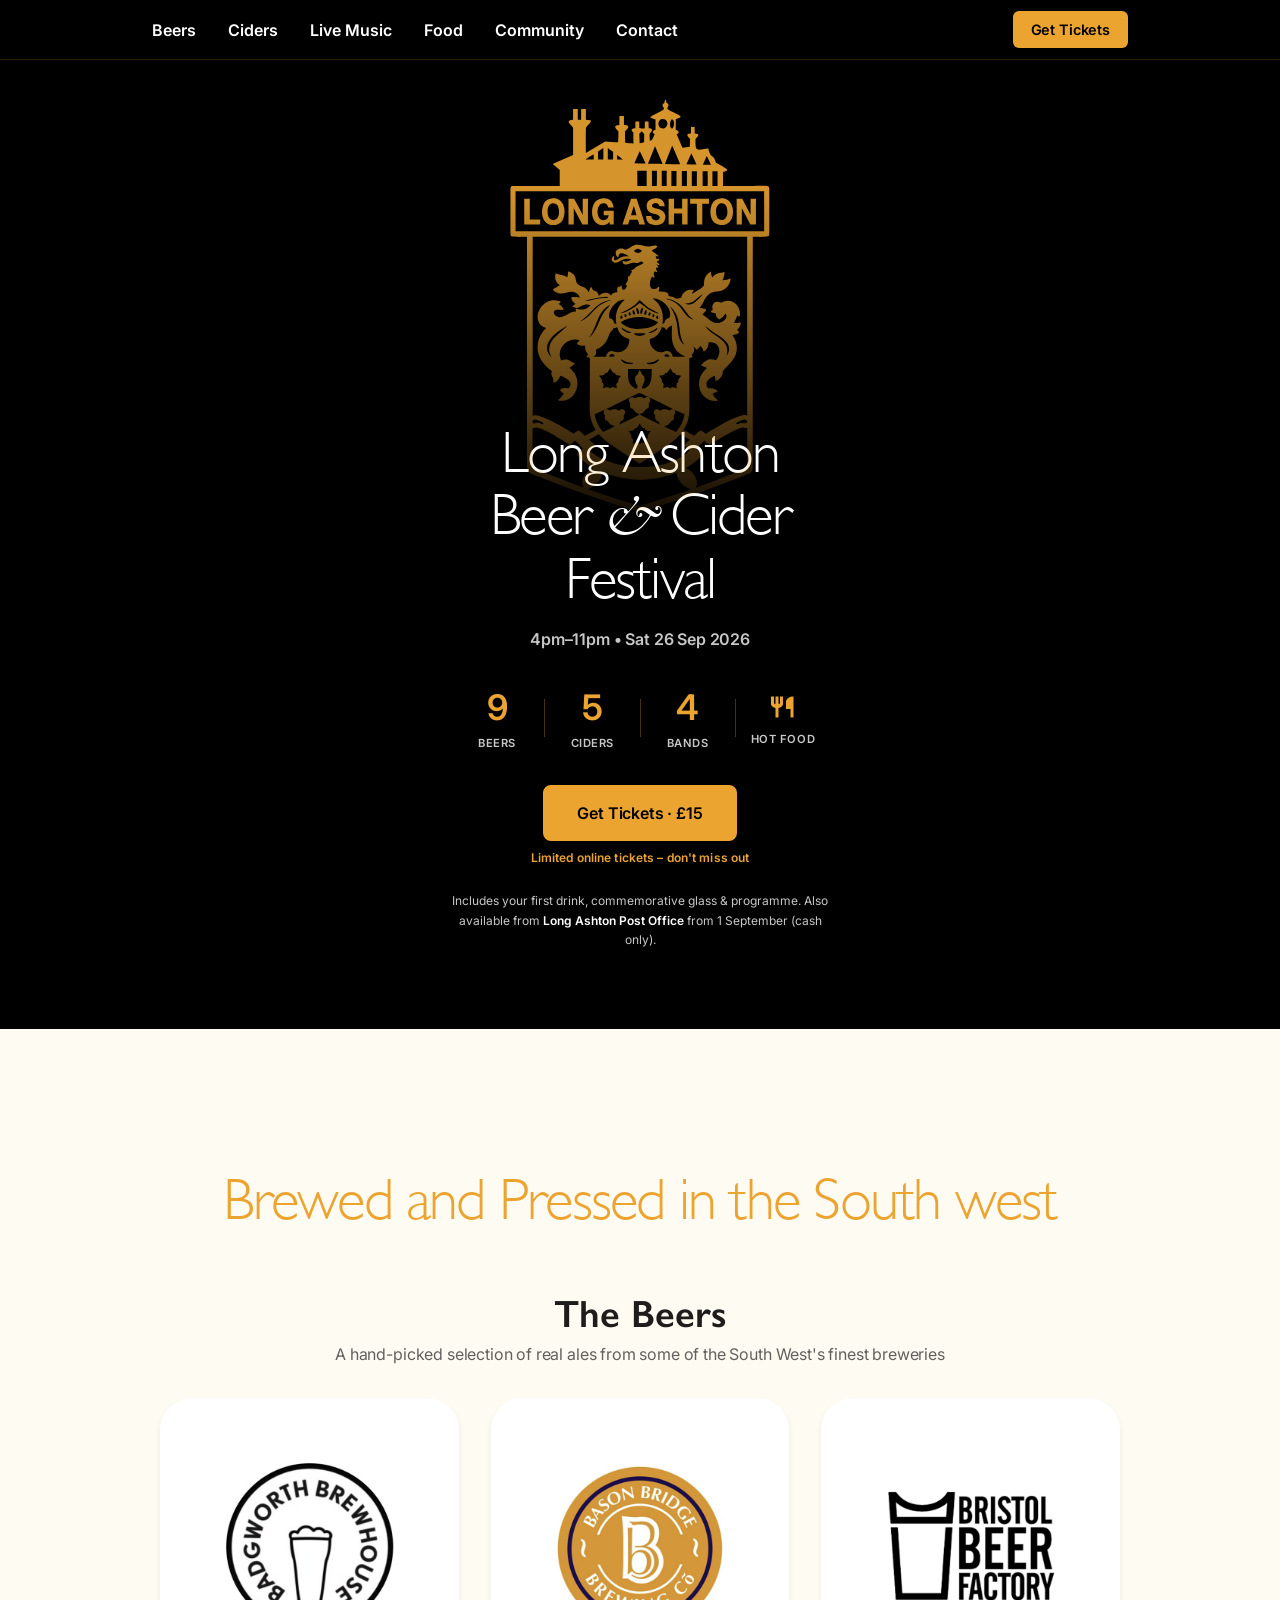
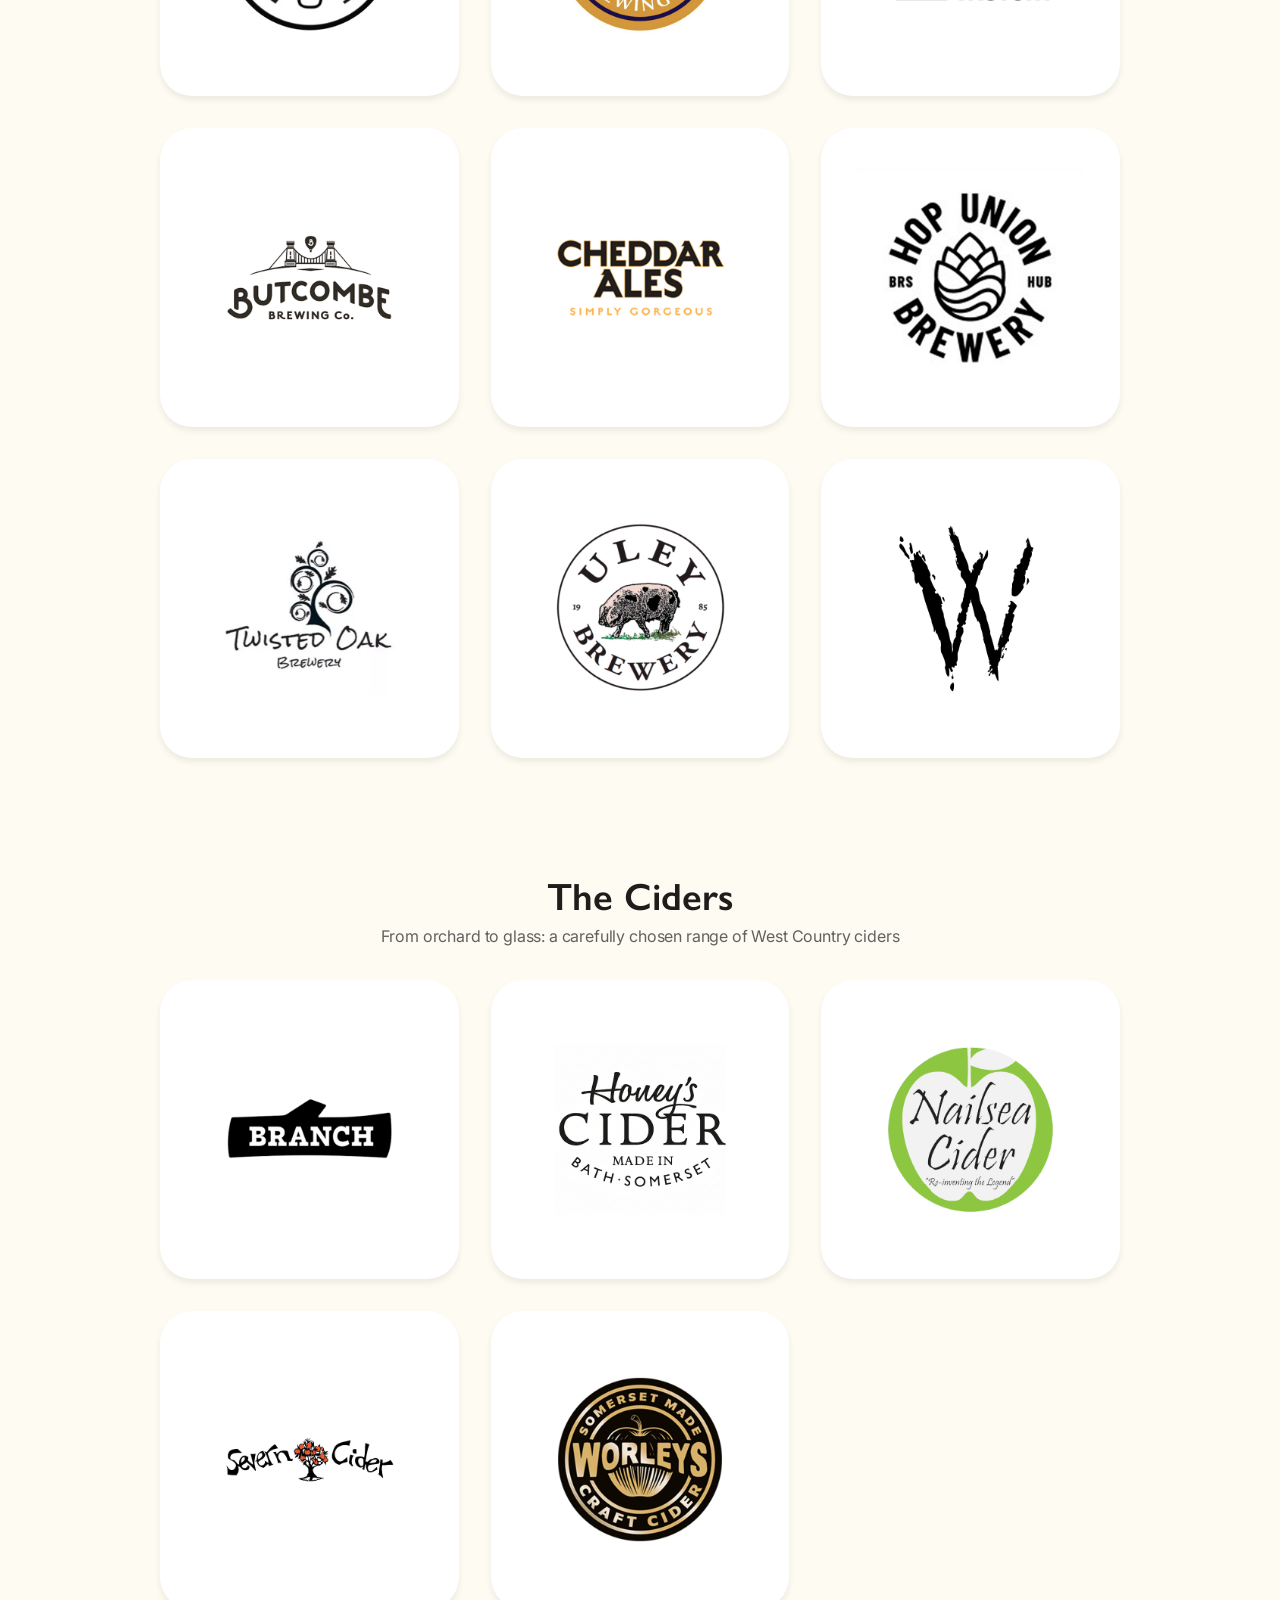
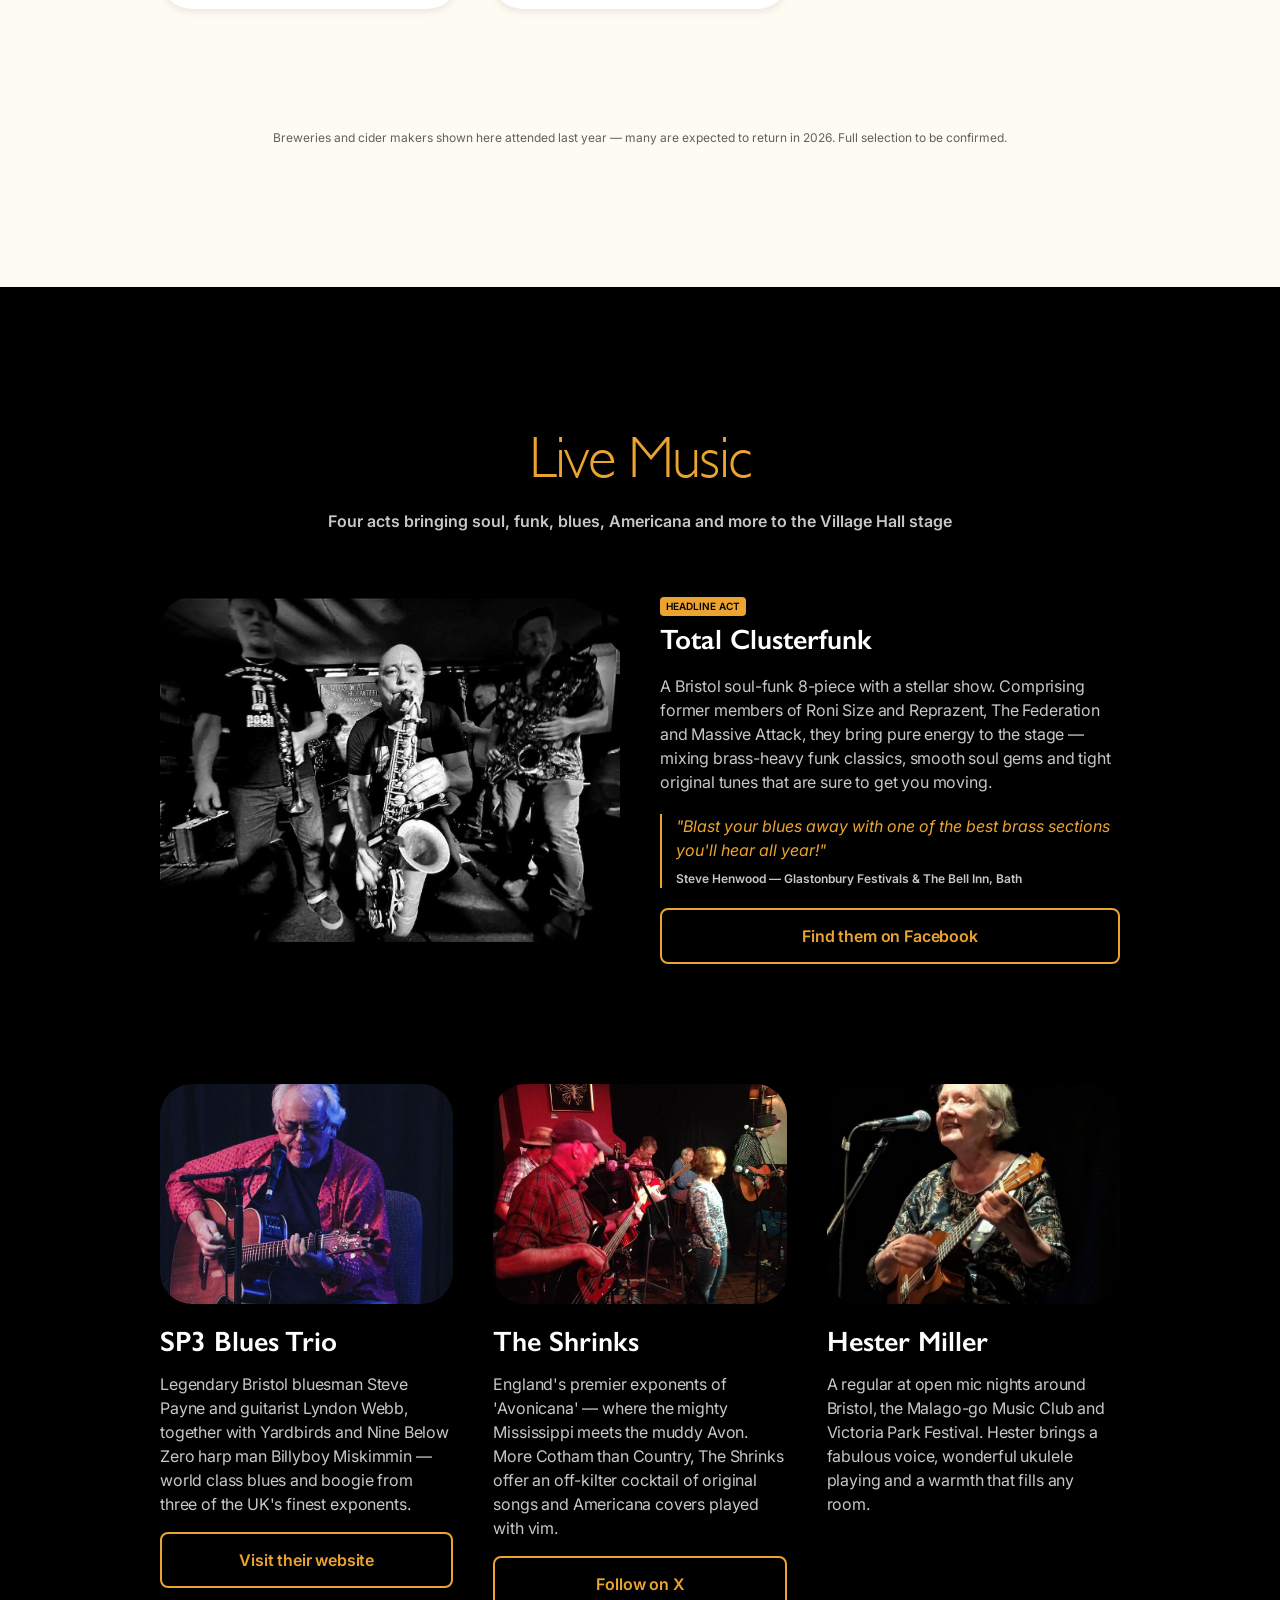
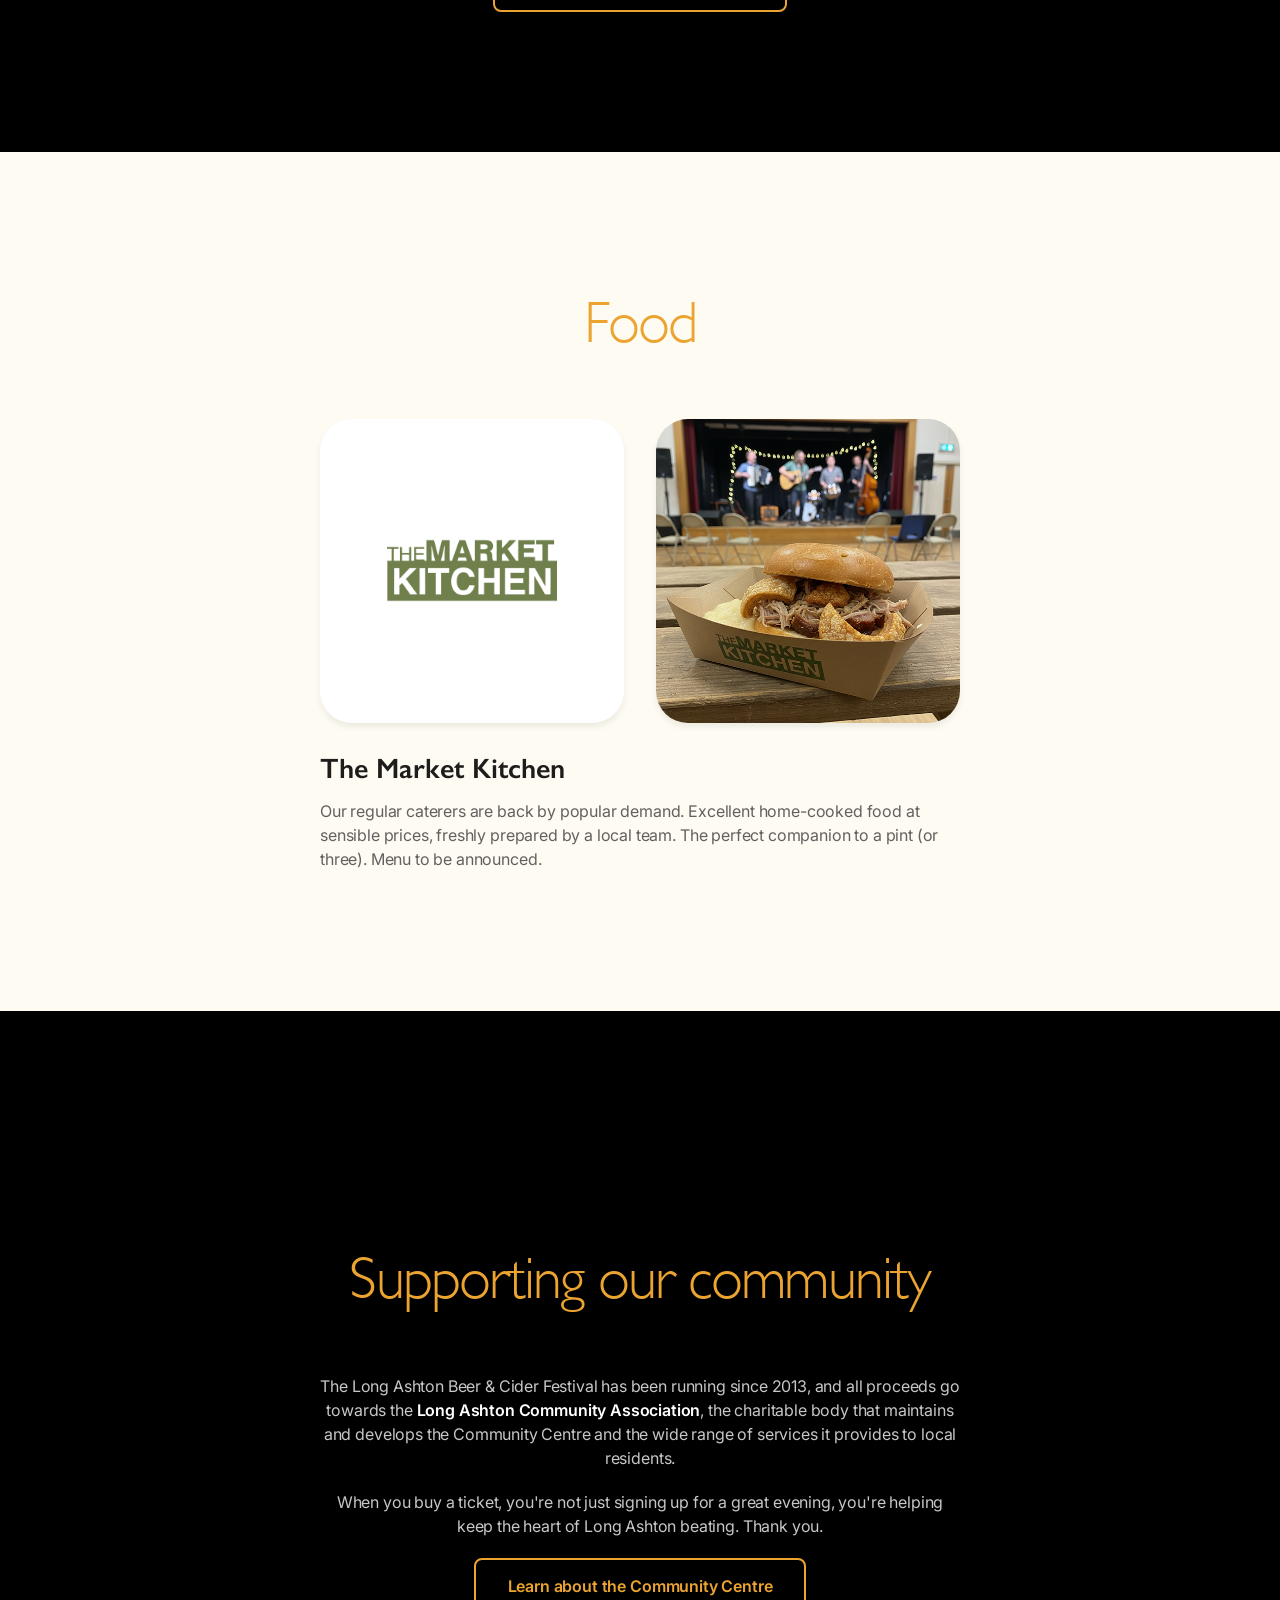
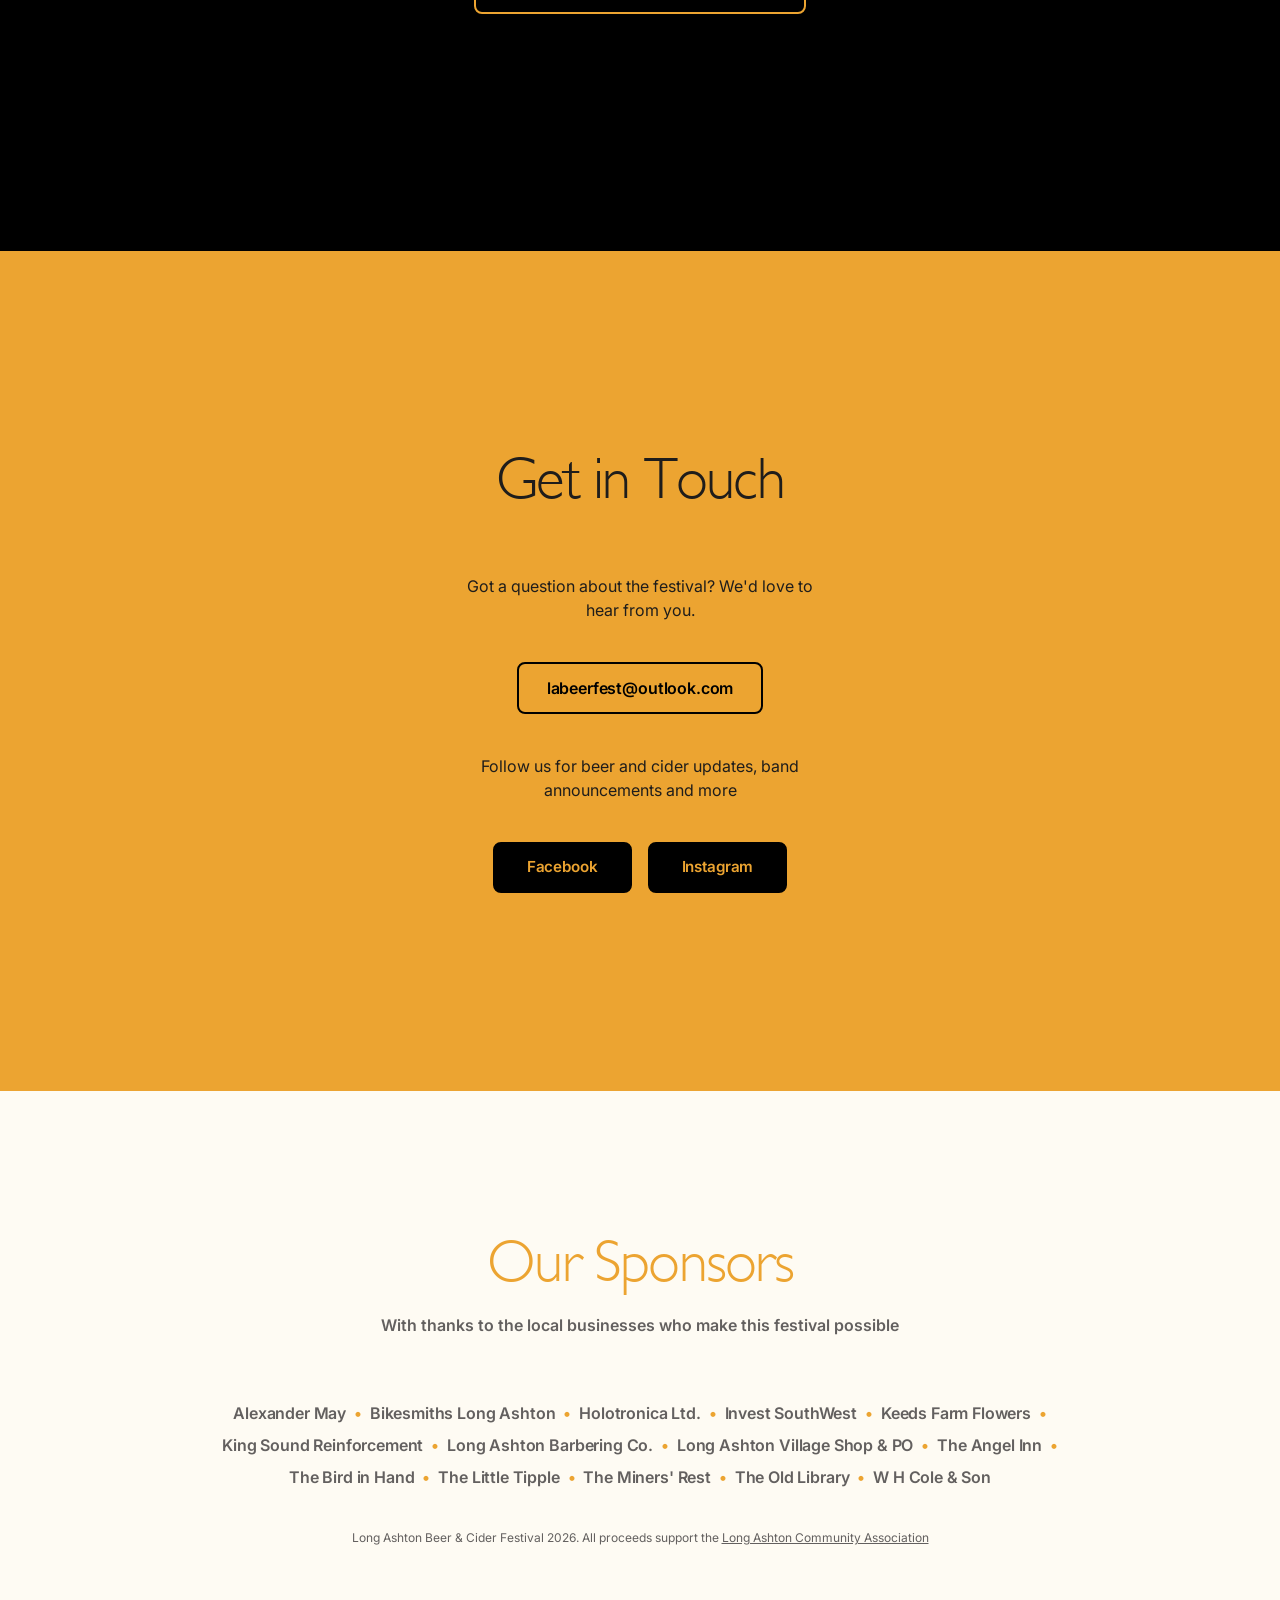
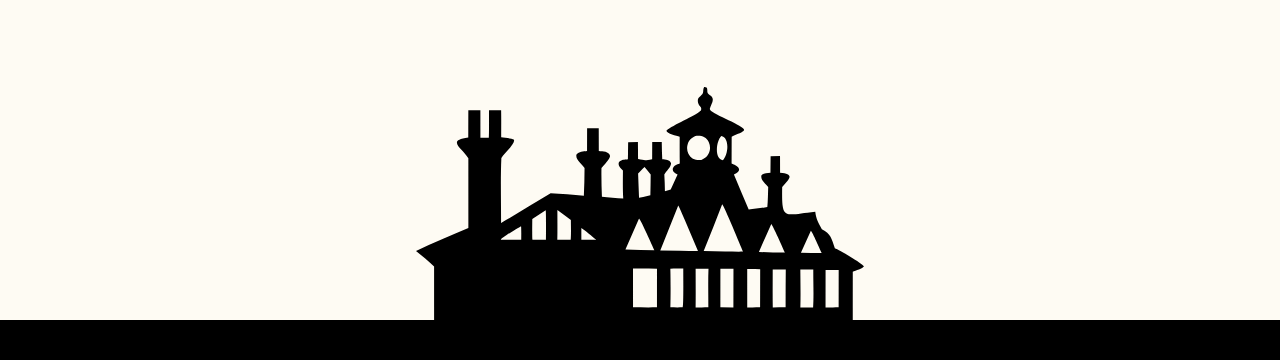
==== commit e88c7d2e: "Update social links and remove placeholder food quote - Facebook and Instagram URLs updated to LongA" ====
--- a/draft.html
+++ b/draft.html
@@ -237,10 +237,6 @@
         <div class="food-artist__content">
           <h3 class="artist__name food-artist__name">The Market Kitchen</h3>
           <p class="artist__bio">Our regular caterers are back by popular demand. Excellent home-cooked food at sensible prices, freshly prepared by a local team. The perfect companion to a pint (or three). Menu to be announced.</p>
-          <blockquote class="artist__quote">
-            <p>"That was the best hog roast I've ever had"</p>
-            <cite>Malcolm &mdash; Roadie for the band</cite>
-          </blockquote>
         </div>
       </div>
     </div>
@@ -272,10 +268,8 @@
         <a href="mailto:labeerfest@outlook.com" class="btn btn--contact-email">labeerfest@outlook.com</a>
         <p class="contact-cta">Follow us for beer and cider updates, band announcements and more</p>
         <div class="social-links">
-          <!-- TODO: Update Facebook URL when vanity URL is changed -->
-          <a href="https://www.facebook.com/LABandCF" class="btn btn--social" target="_blank" rel="noopener">Facebook</a>
-          <!-- TODO: Replace # with actual Instagram URL -->
-          <a href="#" class="btn btn--social">Instagram</a>
+          <a href="https://www.facebook.com/LongAshtonBCF" class="btn btn--social" target="_blank" rel="noopener">Facebook</a>
+          <a href="https://www.instagram.com/longashtonbcf/" class="btn btn--social" target="_blank" rel="noopener">Instagram</a>
         </div>
       </div>
     </div>
